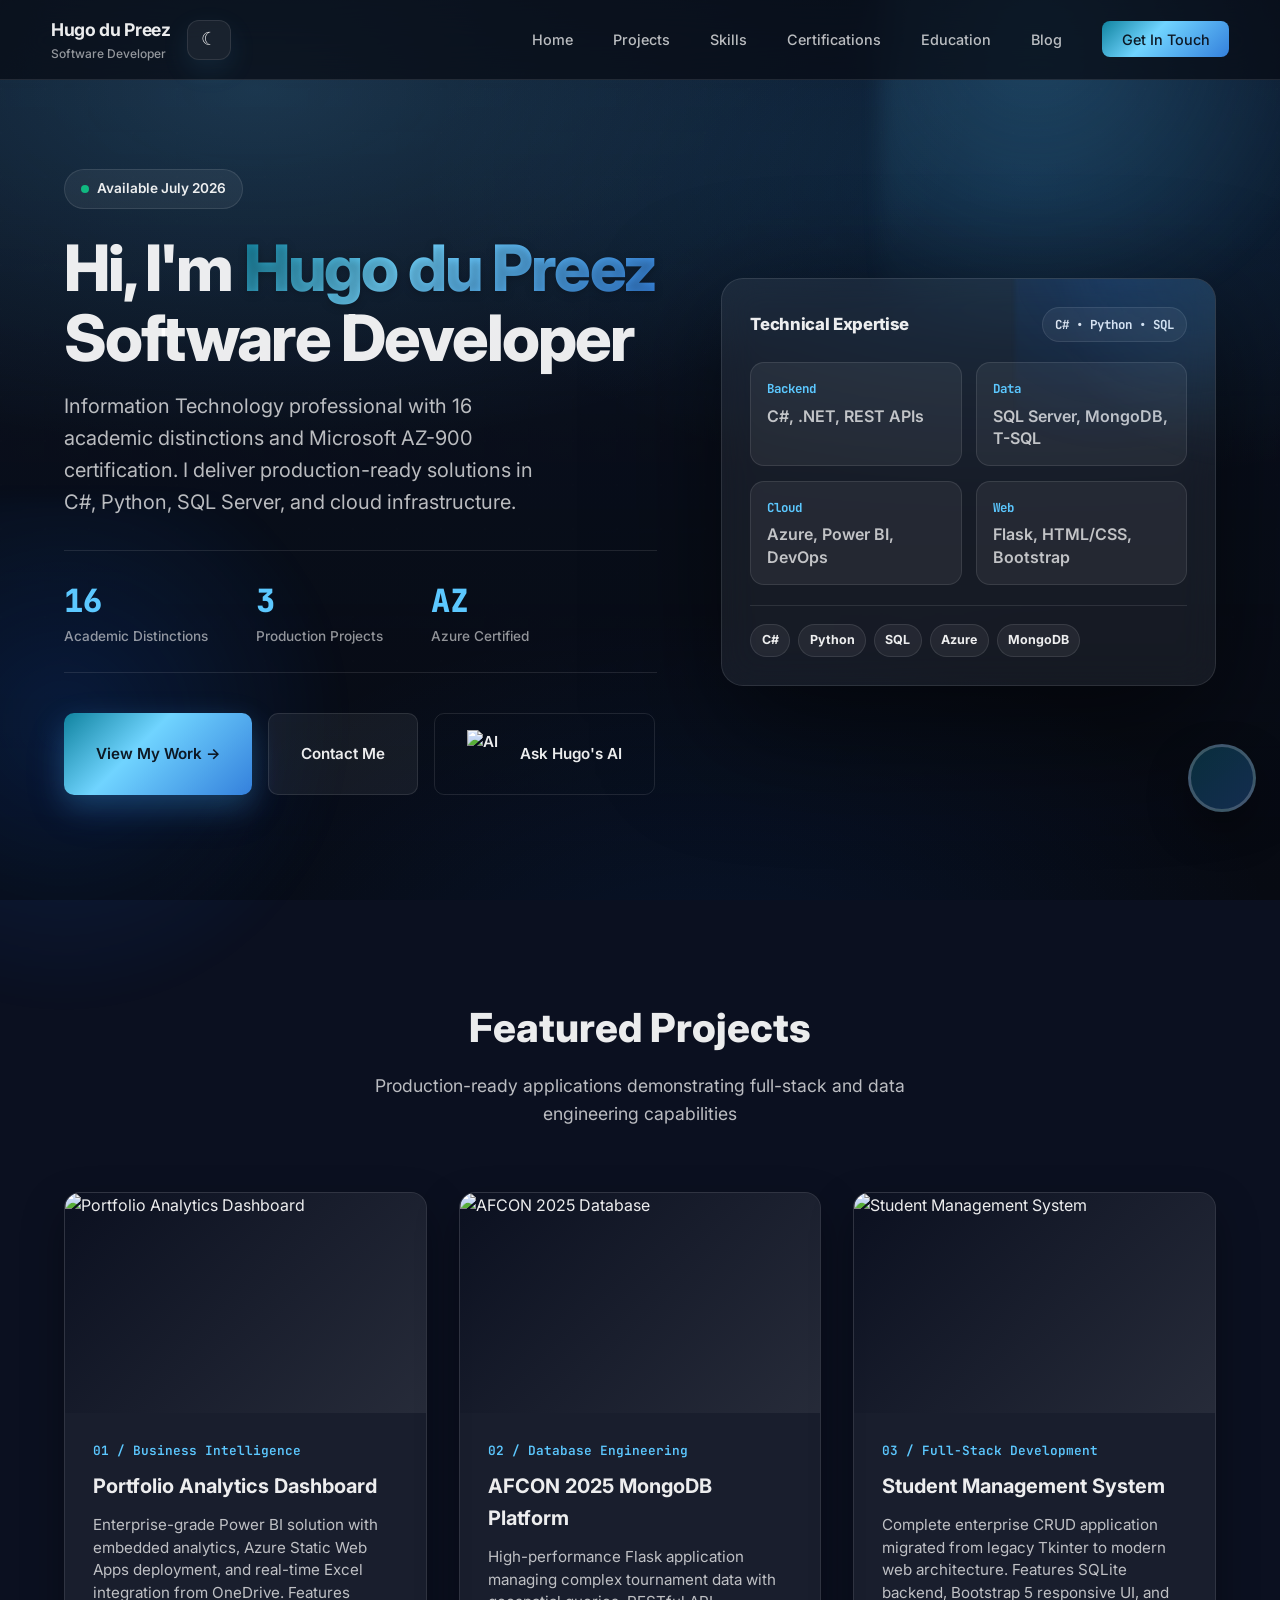
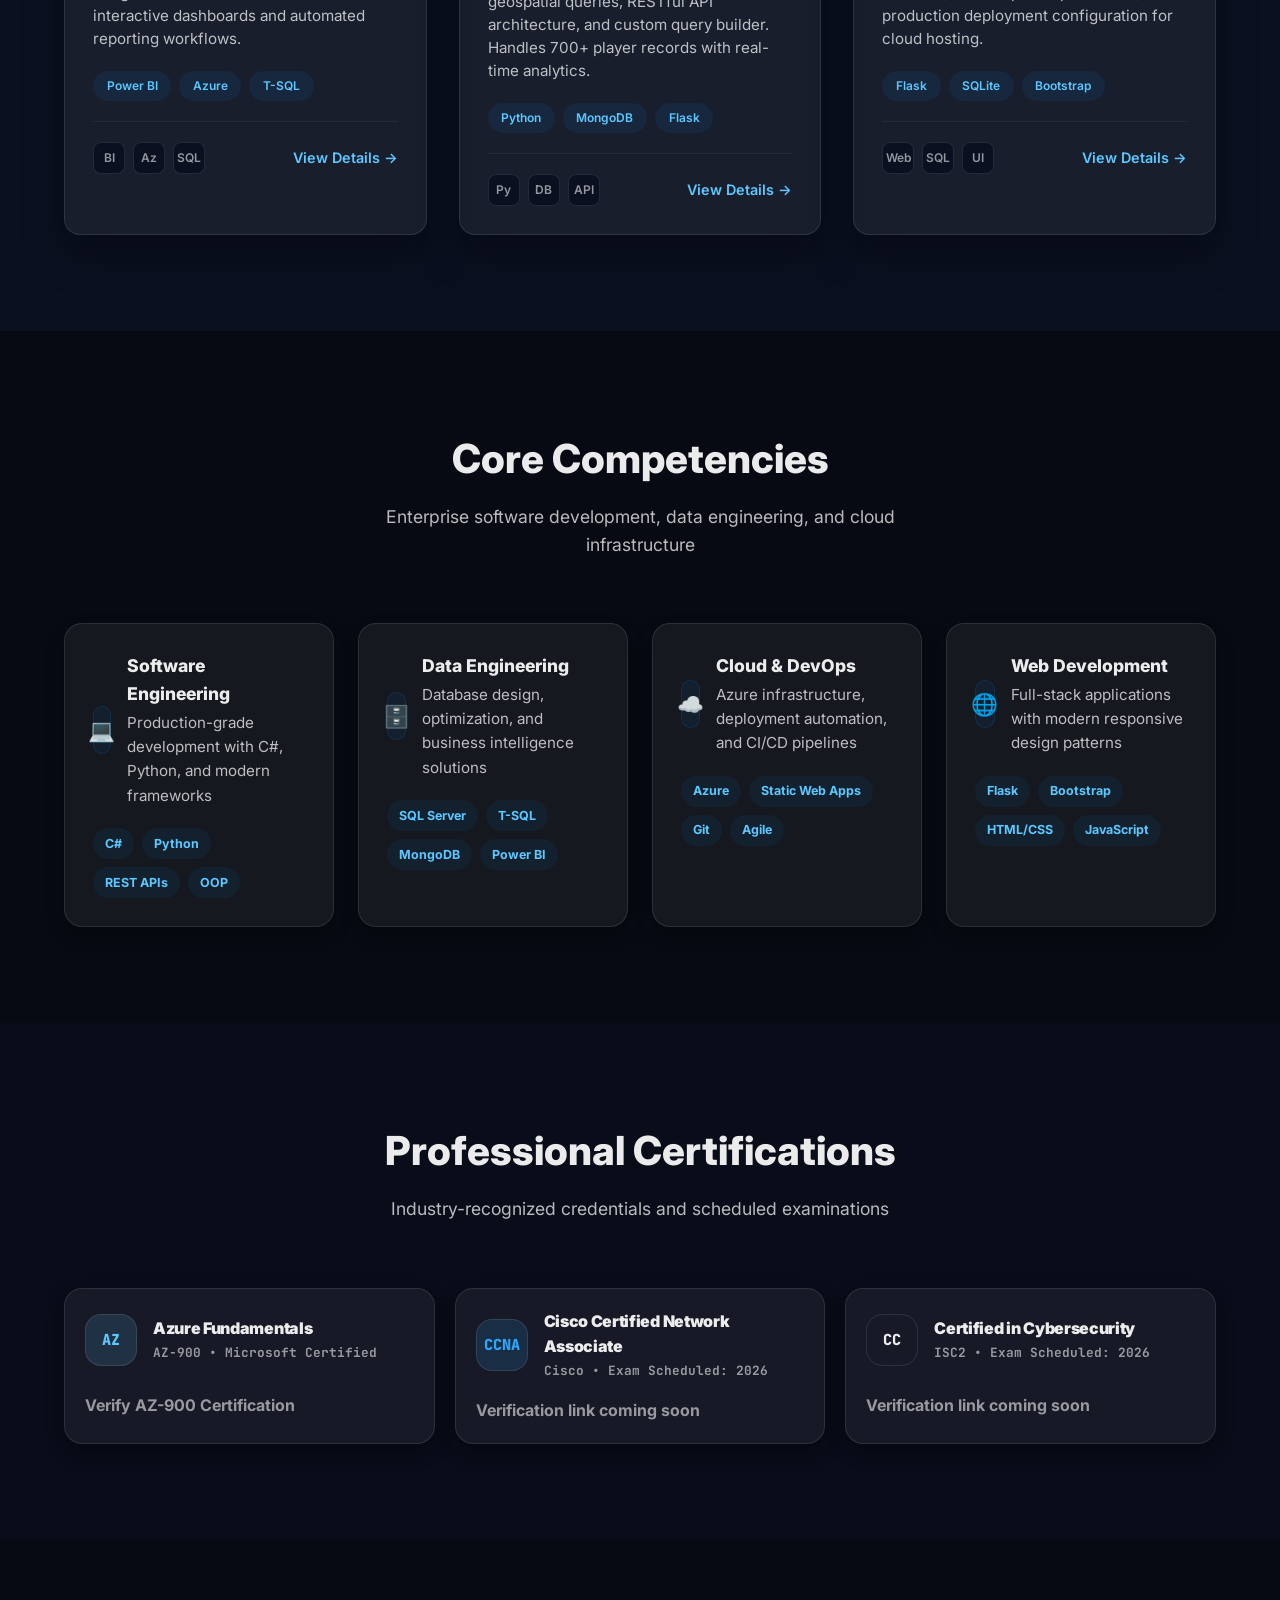
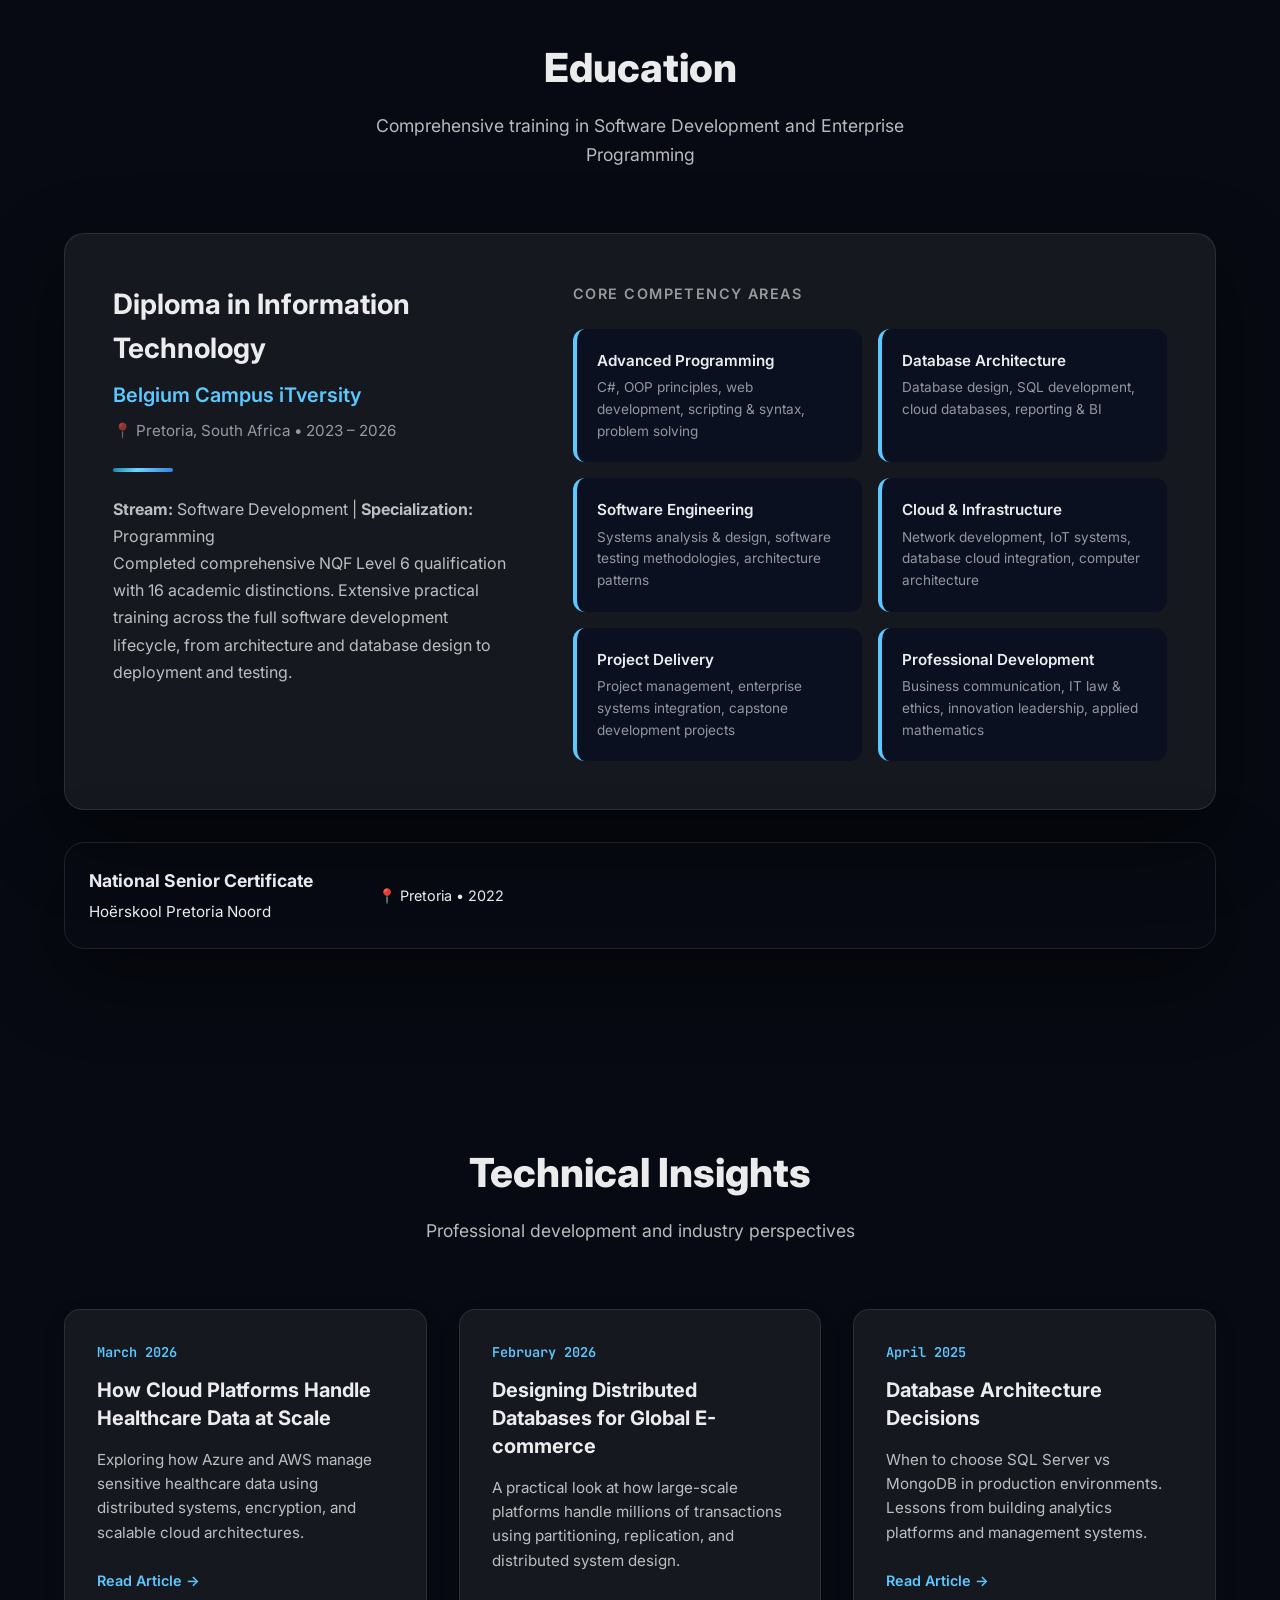
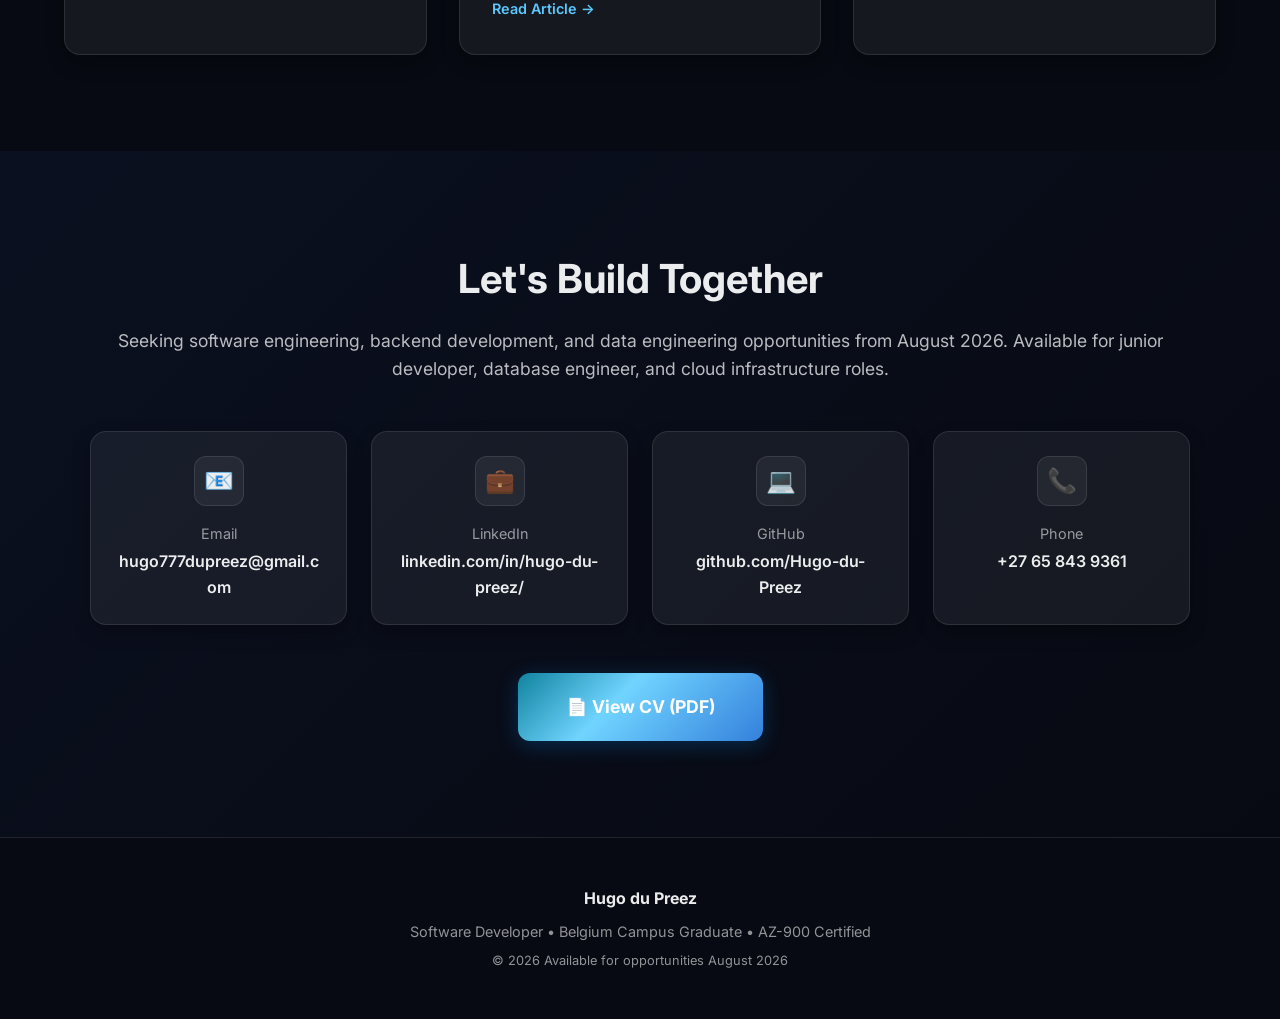
==== index.html @ 9261cce1 "Updated Hero Badge" ====
<!DOCTYPE html>
<html lang="en">
<head>
    <meta charset="UTF-8">
    <meta name="viewport" content="width=device-width, initial-scale=1.0">
    <link rel="icon" href="favicon.ico">
    <link rel="apple-touch-icon" href="assets/img/apple-touch-icon.png">
    <title>Hugo du Preez | Software Developer & Cloud-Focused IT Professional</title>
    <meta name="description" content="Hugo du Preez is an IT professional specializing in software development, cloud engineering, and backend systems. AZ-900 certified with 16 distinctions, building scalable applications using Azure, C#, Python, SQL Server, and MongoDB.">
    
    <link rel="preconnect" href="https://fonts.googleapis.com">
    <link rel="preconnect" href="https://fonts.gstatic.com" crossorigin>
    <link href="https://fonts.googleapis.com/css2?family=Inter:wght@300;400;500;600;700;800&family=JetBrains+Mono:wght@400;500;600&display=swap" rel="stylesheet">
    <link rel="stylesheet" href="assets/css/style.css">

    <script type="application/ld+json">
{
  "@context": "https://schema.org",
  "@type": "Person",
  "name": "Hugo du Preez",
  "url": "https://hugodupreez.com",
  "image": "https://hugodupreez.com/hugo-du-preez-profile.jpg",

  "jobTitle": "IT Professional (Software Development, Cloud & Backend Systems Focus)",

  "description": "IT professional specializing in software development, cloud engineering, and backend systems. AZ-900 certified with 16 academic distinctions. Experienced in building and deploying scalable applications and data-driven systems using Microsoft Azure, C#, Python, SQL Server, MongoDB, and REST APIs. Developed production projects including a cloud-based analytics dashboard with Power BI, a MongoDB-based AFCON tournament platform, and a full-stack student management system. Also experienced in AI integration through chatbot development using Groq.",

  "email": "mailto:hugo777dupreez@gmail.com",
  "telephone": "+27658439361",

  "birthDate": "2004-02-01",

  "address": {
    "@type": "PostalAddress",
    "addressLocality": "Pretoria",
    "addressCountry": "South Africa"
  },

  "nationality": {
    "@type": "Country",
    "name": "South Africa"
  },

  "alumniOf": {
    "@type": "CollegeOrUniversity",
    "name": "Belgium Campus iTversity"
  },

  "hasCredential": [
    {
      "@type": "EducationalOccupationalCredential",
      "name": "Microsoft Certified: Azure Fundamentals (AZ-900)"
    }
  ],

  "knowsAbout": [
    "Software Development",
    "Cloud Engineering",
    "Backend Development",
    "Microsoft Azure",
    "C#",
    "Python",
    "SQL Server",
    "MongoDB",
    "REST APIs",
    "CI/CD",
    "DevOps",
    "Artificial Intelligence",
    "Chatbot Development",
    "Power BI",
    "Web Development",
    "Cybersecurity Fundamentals"
  ],

  "sameAs": [
    "https://www.linkedin.com/in/hugo-du-preez/",
    "https://github.com/Hugo-du-Preez"
  ]
}
</script>
</head>
<body>
    <div class="bg-pattern"></div>

    <!-- Navigation -->
<nav>
    <div class="nav-brand">
        <span class="nav-name">Hugo du Preez</span>
        <span class="nav-title">Software Developer</span>
    </div>
    
    <!-- Mobile Menu Button -->
    <button class="mobile-menu-btn" aria-label="Toggle menu">
        <span></span>
        <span></span>
        <span></span>
    </button>

    <!-- Theme Toggle Button -->
    <button class="theme-toggle-btn" type="button" aria-label="Switch to light mode" aria-pressed="false">
        <span class="theme-toggle-icon" aria-hidden="true"></span>
    </button>
    
    <ul class="nav-links">
        <li><a href="#projects">Projects</a></li>
        <li><a href="#skills">Skills</a></li>
        <li><a href="#certifications">Certifications</a></li>
        <li><a href="#education">Education</a></li>
        <li><a href="#blog">Blog</a></li>
        <li><a href="#contact" class="nav-cta">Get In Touch</a></li>
    </ul>
</nav>

    <!-- Hero Section -->
    <section class="hero">
        <div class="hero-container">
            <div class="hero-content">
                <div class="hero-badge">Available July 2026</div>
                <h1>Hi, I'm <span class="highlight">Hugo du Preez</span><br>Software Developer</h1>
                <p class="hero-subtitle">
                    Information Technology professional with 16 academic distinctions and Microsoft AZ-900 certification. I deliver production-ready solutions in C#, Python, SQL Server, and cloud infrastructure.
                </p>
                <div class="hero-stats">
                    <div class="stat">
                        <span class="stat-number">16</span>
                        <span class="stat-label">Academic Distinctions</span>
                    </div>
                    <div class="stat">
                        <span class="stat-number">3</span>
                        <span class="stat-label">Production Projects</span>
                    </div>
                    <div class="stat">
                        <span class="stat-number">AZ</span>
                        <span class="stat-label">Azure Certified</span>
                    </div>
                </div>
                <div class="cta-group">
                    <a href="#projects" class="btn btn-primary">View My Work →</a>
                    <a href="#contact" class="btn btn-secondary">Contact Me</a>
                    <a href="#" class="btn btn-outline mobile-ai-hero" onclick="toggleChat(); return false;">
                    <img src="https://res.cloudinary.com/dxrak5fdv/image/upload/v1776846342/20260422_102305_0002-removebg-preview_hepydx.png" alt="AI" class="ai-icon">
                    Ask Hugo's AI
                    </a>
                </div>
            </div>
            <div class="hero-visual">
                <div class="hero-panel">
                    <div class="panel-header">
                        <div class="panel-title">Technical Expertise</div>
                        <div class="panel-pill">C# • Python • SQL</div>
                    </div>
                    <div class="panel-grid">
                        <div class="panel-item">
                            <div class="panel-kicker">Backend</div>
                            <div class="panel-text">C#, .NET, REST APIs</div>
                        </div>
                        <div class="panel-item">
                            <div class="panel-kicker">Data</div>
                            <div class="panel-text">SQL Server, MongoDB, T-SQL</div>
                        </div>
                        <div class="panel-item">
                            <div class="panel-kicker">Cloud</div>
                            <div class="panel-text">Azure, Power BI, DevOps</div>
                        </div>
                        <div class="panel-item">
                            <div class="panel-kicker">Web</div>
                            <div class="panel-text">Flask, HTML/CSS, Bootstrap</div>
                        </div>
                    </div>
                    <div class="panel-footer">
                        <div class="panel-stack">
                            <span class="stack-chip">C#</span>
                            <span class="stack-chip">Python</span>
                            <span class="stack-chip">SQL</span>
                            <span class="stack-chip">Azure</span>
                            <span class="stack-chip">MongoDB</span>
                        </div>
                    </div>
                </div>
            </div>
        </div>
    </section>

    <!-- Projects Section -->
    <section id="projects" class="projects-section">
        <div class="container">
            <div class="section-header">
                <h2>Featured Projects</h2>
                <p>Production-ready applications demonstrating full-stack and data engineering capabilities</p>
            </div>
            
            <div class="projects-grid">
                <!-- Project 1 -->
                <a href="projects/project1.html" class="project-card">
                    <div class="project-image">
                        <img src="https://res.cloudinary.com/dxrak5fdv/image/upload/v1775754738/Screenshot_2026-04-09_184557_bspaes.png" alt="Portfolio Analytics Dashboard" loading="lazy">
                    </div>
                    <div class="project-content">
                        <div class="project-number">01 / Business Intelligence</div>
                        <h3 class="project-title">Portfolio Analytics Dashboard</h3>
                        <p class="project-desc">Enterprise-grade Power BI solution with embedded analytics, Azure Static Web Apps deployment, and real-time Excel integration from OneDrive. Features interactive dashboards and automated reporting workflows.</p>
                        <div class="project-modules">
                            <span class="module-tag">Power BI</span>
                            <span class="module-tag">Azure</span>
                            <span class="module-tag">T-SQL</span>
                        </div>
                        <div class="project-footer">
                            <div class="project-tech">
                                <div class="tech-badge">BI</div>
                                <div class="tech-badge">Az</div>
                                <div class="tech-badge">SQL</div>
                            </div>
                            <span class="view-project">View Details →</span>
                        </div>
                    </div>
                </a>

                <!-- Project 2 -->
                <a href="projects/project2.html" class="project-card">
                    <div class="project-image">
                        <img src="https://res.cloudinary.com/dxrak5fdv/image/upload/v1775754489/Screenshot_2026-03-03_150350_dwpzew.png" alt="AFCON 2025 Database" loading="lazy">
                    </div>
                    <div class="project-content">
                        <div class="project-number">02 / Database Engineering</div>
                        <h3 class="project-title">AFCON 2025 MongoDB Platform</h3>
                        <p class="project-desc">High-performance Flask application managing complex tournament data with geospatial queries, RESTful API architecture, and custom query builder. Handles 700+ player records with real-time analytics.</p>
                        <div class="project-modules">
                            <span class="module-tag">Python</span>
                            <span class="module-tag">MongoDB</span>
                            <span class="module-tag">Flask</span>
                        </div>
                        <div class="project-footer">
                            <div class="project-tech">
                                <div class="tech-badge">Py</div>
                                <div class="tech-badge">DB</div>
                                <div class="tech-badge">API</div>
                            </div>
                            <span class="view-project">View Details →</span>
                        </div>
                    </div>
                </a>

                <!-- Project 3 -->
                <a href="projects/project3.html" class="project-card">
                    <div class="project-image">
                        <img src="https://res.cloudinary.com/dxrak5fdv/image/upload/v1775754740/Screenshot_2026-04-09_185240_os8kxm.png" alt="Student Management System" loading="lazy">
                    </div>
                    <div class="project-content">
                        <div class="project-number">03 / Full-Stack Development</div>
                        <h3 class="project-title">Student Management System</h3>
                        <p class="project-desc">Complete enterprise CRUD application migrated from legacy Tkinter to modern web architecture. Features SQLite backend, Bootstrap 5 responsive UI, and production deployment configuration for cloud hosting.</p>
                        <div class="project-modules">
                            <span class="module-tag">Flask</span>
                            <span class="module-tag">SQLite</span>
                            <span class="module-tag">Bootstrap</span>
                        </div>
                        <div class="project-footer">
                            <div class="project-tech">
                                <div class="tech-badge">Web</div>
                                <div class="tech-badge">SQL</div>
                                <div class="tech-badge">UI</div>
                            </div>
                            <span class="view-project">View Details →</span>
                        </div>
                    </div>
                </a>
            </div>
        </div>
    </section>

    <!-- Skills Section -->
    <section id="skills" class="skills-section">
        <div class="container">
            <div class="section-header">
                <h2>Core Competencies</h2>
                <p>Enterprise software development, data engineering, and cloud infrastructure</p>
            </div>

            <div class="skills-grid">
                <div class="skill-card">
                    <div class="skill-top">
                        <div class="skill-icon">💻</div>
                        <div>
                            <h3>Software Engineering</h3>
                            <p>Production-grade development with C#, Python, and modern frameworks</p>
                        </div>
                    </div>
                    <div class="skill-tags">
                        <span class="skill-tag">C#</span>
                        <span class="skill-tag">Python</span>
                        <span class="skill-tag">REST APIs</span>
                        <span class="skill-tag">OOP</span>
                    </div>
                </div>

                <div class="skill-card">
                    <div class="skill-top">
                        <div class="skill-icon">🗄️</div>
                        <div>
                            <h3>Data Engineering</h3>
                            <p>Database design, optimization, and business intelligence solutions</p>
                        </div>
                    </div>
                    <div class="skill-tags">
                        <span class="skill-tag">SQL Server</span>
                        <span class="skill-tag">T-SQL</span>
                        <span class="skill-tag">MongoDB</span>
                        <span class="skill-tag">Power BI</span>
                    </div>
                </div>

                <div class="skill-card">
                    <div class="skill-top">
                        <div class="skill-icon">☁️</div>
                        <div>
                            <h3>Cloud & DevOps</h3>
                            <p>Azure infrastructure, deployment automation, and CI/CD pipelines</p>
                        </div>
                    </div>
                    <div class="skill-tags">
                        <span class="skill-tag">Azure</span>
                        <span class="skill-tag">Static Web Apps</span>
                        <span class="skill-tag">Git</span>
                        <span class="skill-tag">Agile</span>
                    </div>
                </div>

                <div class="skill-card">
                    <div class="skill-top">
                        <div class="skill-icon">🌐</div>
                        <div>
                            <h3>Web Development</h3>
                            <p>Full-stack applications with modern responsive design patterns</p>
                        </div>
                    </div>
                    <div class="skill-tags">
                        <span class="skill-tag">Flask</span>
                        <span class="skill-tag">Bootstrap</span>
                        <span class="skill-tag">HTML/CSS</span>
                        <span class="skill-tag">JavaScript</span>
                    </div>
                </div>
            </div>
        </div>
    </section>

    <!-- Certifications Section -->
    <section id="certifications" class="certifications-section">
        <div class="container">
            <div class="section-header">
                <h2>Professional Certifications</h2>
                <p>Industry-recognized credentials and scheduled examinations</p>
            </div>

            <div class="cert-grid">
                <div class="cert-card">
                    <div class="cert-badge cert-azure">AZ</div>
                    <div class="cert-meta">
                        <div class="cert-name">Azure Fundamentals</div>
                        <div class="cert-sub">AZ-900 • Microsoft Certified</div>
                    </div>
                    <a href="https://learn.microsoft.com/api/credentials/share/en-us/HugoduPreez-7666/788DBB7B7C3B3708?sharingId=788DBB7B7C3B3708" target="_blank" class="cert-link cert-link-muted">
                      Verify AZ-900 Certification
                    </a>
                </div>
                <div class="cert-card">
                    <div class="cert-badge cert-cc">CCNA</div>
                    <div class="cert-meta">
                        <div class="cert-name">Cisco Certified Network Associate</div>
                        <div class="cert-sub">Cisco • Exam Scheduled: 2026</div>
                    </div>
                    <span class="cert-link cert-link-muted">Verification link coming soon</span>
                </div>
                <div class="cert-card">
                    <div class="cert-badge cert-isc">CC</div>
                    <div class="cert-meta">
                        <div class="cert-name">Certified in Cybersecurity</div>
                        <div class="cert-sub">ISC2 • Exam Scheduled: 2026</div>
                    </div>
                    <span class="cert-link cert-link-muted">Verification link coming soon</span>
                </div>
            </div>
        </div>
    </section>

    <!-- Education Section -->
    <section id="education" class="education-section">
        <div class="container">
            <div class="section-header">
                <h2>Education</h2>
                <p>Comprehensive training in Software Development and Enterprise Programming</p>
            </div>
            
            <!-- Belgium Campus - Main Focus -->
            <div class="edu-card" style="margin-bottom: 2rem;">
                <div class="edu-main">
                    <h3>Diploma in Information Technology</h3>
                    <div class="institution">Belgium Campus iTversity</div>
                    <div class="location">📍 Pretoria, South Africa • 2023 – 2026</div>
                    <div class="edu-divider"></div>
                    <p style="color: var(--text-secondary); line-height: 1.7;">
                        <strong>Stream:</strong> Software Development | <strong>Specialization:</strong> Programming<br>
                        Completed comprehensive NQF Level 6 qualification with 16 academic distinctions. 
                        Extensive practical training across the full software development lifecycle, from architecture and database design to deployment and testing.
                    </p>
                </div>
                <div class="edu-modules">
                    <div class="modules-title">Core Competency Areas</div>
                    <div class="modules-grid">
                        <div class="module-item">
                            <h4>Advanced Programming</h4>
                            <p>C#, OOP principles, web development, scripting & syntax, problem solving</p>
                        </div>
                        <div class="module-item">
                            <h4>Database Architecture</h4>
                            <p>Database design, SQL development, cloud databases, reporting & BI</p>
                        </div>
                        <div class="module-item">
                            <h4>Software Engineering</h4>
                            <p>Systems analysis & design, software testing methodologies, architecture patterns</p>
                        </div>
                        <div class="module-item">
                            <h4>Cloud & Infrastructure</h4>
                            <p>Network development, IoT systems, database cloud integration, computer architecture</p>
                        </div>
                        <div class="module-item">
                            <h4>Project Delivery</h4>
                            <p>Project management, enterprise systems integration, capstone development projects</p>
                        </div>
                        <div class="module-item">
                            <h4>Professional Development</h4>
                            <p>Business communication, IT law & ethics, innovation leadership, applied mathematics</p>
                        </div>
                    </div>
                </div>
            </div>

            <!-- NSC - Short Entry -->
            <div class="edu-card" style="background: var(--bg-secondary); padding: 1.5rem;">
                <div style="display: flex; justify-content: space-between; align-items: center; flex-wrap: wrap; gap: 1rem;">
                    <div>
                        <h3 style="font-size: 1.1rem; margin-bottom: 0.25rem;">National Senior Certificate</h3>
                        <div class="institution" style="font-size: 0.95rem;">Hoërskool Pretoria Noord</div>
                    </div>
                    <div style="text-align: right;">
                        <div class="location" style="font-size: 0.9rem;">📍 Pretoria • 2022</div>
                    </div>
                </div>
            </div>
        </div>
    </section>

    <!-- Blog Section -->
    <section id="blog" class="blog-section">
        <div class="container">
            <div class="section-header">
                <h2>Technical Insights</h2>
                <p>Professional development and industry perspectives</p>
            </div>
            
            <div class="blog-grid">
                <a href="blog/post1.html" class="blog-card">
                    <div class="blog-date">March 2026</div>
                    <h3 class="blog-title">How Cloud Platforms Handle Healthcare Data at Scale</h3>
                    <p class="blog-excerpt">Exploring how Azure and AWS manage sensitive healthcare data using distributed systems, encryption, and scalable cloud architectures.</p>
                    <span class="blog-read-more">Read Article →</span>
                </a>
                
                <a href="blog/post2.html" class="blog-card">
                    <div class="blog-date">February 2026</div>
                    <h3 class="blog-title">Designing Distributed Databases for Global E-commerce</h3>
                    <p class="blog-excerpt">A practical look at how large-scale platforms handle millions of transactions using partitioning, replication, and distributed system design.</p>
                    <span class="blog-read-more">Read Article →</span>
                </a>
                
                <a href="blog/post3.html" class="blog-card">
                    <div class="blog-date">April 2025</div>
                    <h3 class="blog-title">Database Architecture Decisions</h3>
                    <p class="blog-excerpt">When to choose SQL Server vs MongoDB in production environments. Lessons from building analytics platforms and management systems.</p>
                    <span class="blog-read-more">Read Article →</span>
                </a>
            </div>
        </div>
    </section>

    <!-- Contact Section -->
    <section id="contact" class="contact-section">
        <div class="contact-content">
            <h2>Let's Build Together</h2>
            <p>Seeking software engineering, backend development, and data engineering opportunities from August 2026. Available for junior developer, database engineer, and cloud infrastructure roles.</p>
            
            <div class="contact-grid">
                <a href="mailto:hugo777dupreez@gmail.com" class="contact-card">
                    <div class="contact-icon">📧</div>
                    <div class="contact-label">Email</div>
                    <div class="contact-value">hugo777dupreez@gmail.com</div>
                </a>
                <a href="https://www.linkedin.com/in/hugo-du-preez/" class="contact-card">
                    <div class="contact-icon">💼</div>
                    <div class="contact-label">LinkedIn</div>
                    <div class="contact-value">linkedin.com/in/hugo-du-preez/</div>
                </a>
                <a href="https://github.com/Hugo-du-Preez" class="contact-card">
                    <div class="contact-icon">💻</div>
                    <div class="contact-label">GitHub</div>
                    <div class="contact-value">github.com/Hugo-du-Preez</div>
                </a>
                <a href="tel:+27658439361" class="contact-card">
                    <div class="contact-icon">📞</div>
                    <div class="contact-label">Phone</div>
                    <div class="contact-value">+27 65 843 9361</div>
                </a>
            </div>
            
            <a href="https://drive.google.com/file/d/1Dnmqzvz755L6O5WMx4weoo1OdSdNNFxY/view?usp=drive_link" 
               class="resume-btn" 
               target="_blank"
               rel="noopener">                
               📄 View CV (PDF)
              <!-- Google drive link to cv --> 
            </a>
        </div>
    </section>

    <!-- Footer -->
    <footer>
        <div class="footer-brand">Hugo du Preez</div>
        <p>Software Developer • Belgium Campus Graduate • AZ-900 Certified</p>
        <p style="margin-top: 0.5rem; font-size: 0.8rem; color: var(--text-muted);">
            © <span class="current-year">2026</span> Available for opportunities August 2026
        </p>
    </footer>

    <script src="assets/js/main.js"></script>
    
    <!-- AI Chatbot Widget -->
    <div id="chat-widget">
        <div class="chat-header">
            <span class="chat-header-title">
                <img src="https://res.cloudinary.com/dxrak5fdv/image/upload/v1776846342/20260422_102305_0002-removebg-preview_hepydx.png" alt="AI" class="ai-icon">
                <span>Ask Hugo's AI</span>
            </span>
            <button class="chat-close-btn" onclick="toggleChat()" aria-label="Close chat">×</button>
        </div>
        
        <div id="chat-messages">
            <div class="chat-bot-msg chat-intro">
                Hi! I'm Hugo's AI assistant. Ask me about his skills, projects, education, or availability!
            </div>
        </div>
        
        <div class="chat-input-area">
            <input id="chat-input" type="text" placeholder="Ask me anything..." maxlength="500" onkeypress="if(event.key==='Enter')sendMessage()">
            <button id="chat-send-btn" onclick="sendMessage()">Send</button>
        </div>
        
        <div id="chat-rate-warning">⚠️ Rate limit: Please wait before sending another message</div>
    </div>

    <button id="chat-toggle" onclick="toggleChat()" aria-label="Open chat">💬</button>
</body>
</html>
---- assets/css/style.css ----
/* ===== CSS VARIABLES ===== */
:root {
    --primary: #5CC8FF;
    --primary-2: #2AA8FF;
    --primary-dark: #0B6BFF;
    --aws-orange: #FFB454;

    --bg: #070A12;
    --bg-elev: #0B1020;
    --bg-card: rgba(255, 255, 255, 0.06);
    --bg-hover: rgba(255, 255, 255, 0.08);

    --text-primary: rgba(255, 255, 255, 0.92);
    --text-secondary: rgba(255, 255, 255, 0.72);
    --text-muted: rgba(255, 255, 255, 0.56);

    --border: rgba(255, 255, 255, 0.10);
    --border-light: rgba(255, 255, 255, 0.06);

    --shadow-sm: 0 8px 18px rgba(0, 0, 0, 0.28);
    --shadow: 0 18px 40px rgba(0, 0, 0, 0.34);
    --shadow-lg: 0 28px 80px rgba(0, 0, 0, 0.45);
    --shadow-xl: 0 40px 120px rgba(0, 0, 0, 0.55);

    --gradient-1: linear-gradient(135deg, #10839f 0%, #70d4ff 40%, #3480dc 100%);
    --gradient-2: radial-gradient(900px 520px at 20% 10%, rgba(92, 200, 255, 0.22), transparent 62%),
                  radial-gradient(980px 560px at 80% 18%, rgba(42, 168, 255, 0.18), transparent 62%),
                  radial-gradient(900px 560px at 55% 95%, rgba(11, 107, 255, 0.12), transparent 60%);
    --bg-dark: #070A12;
    --nav-bg: rgba(7, 10, 18, 0.72);
    --nav-overlay-bg: rgba(7, 10, 18, 0.92);

    /* Back-compat (older styles in this file still reference these) */
    --bg-white: var(--bg);
    --bg-light: var(--bg-elev);
}

html {
    color-scheme: dark;
}

html[data-theme="light"] {
    color-scheme: light;
    --bg: #F7FAFF;
    --bg-elev: #FFFFFF;
    --bg-card: rgba(0, 0, 0, 0.04);
    --bg-hover: rgba(0, 0, 0, 0.06);

    --text-primary: rgba(7, 10, 18, 0.92);
    --text-secondary: rgba(7, 10, 18, 0.72);
    --text-muted: rgba(7, 10, 18, 0.56);

    --border: rgba(7, 10, 18, 0.10);
    --border-light: rgba(7, 10, 18, 0.06);

    --shadow-sm: 0 8px 18px rgba(0, 0, 0, 0.14);
    --shadow: 0 18px 40px rgba(0, 0, 0, 0.16);
    --shadow-lg: 0 28px 80px rgba(0, 0, 0, 0.20);
    --shadow-xl: 0 40px 120px rgba(0, 0, 0, 0.24);

    --nav-bg: rgba(247, 250, 255, 0.80);
    --nav-overlay-bg: rgba(247, 250, 255, 0.92);
}

html[data-theme="light"] .nav-cta {
    color: var(--text-primary) !important;
}

* {
    margin: 0;
    padding: 0;
    box-sizing: border-box;
}

html {
    scroll-behavior: smooth;
}

@media (prefers-reduced-motion: reduce) {
    html { scroll-behavior: auto; }
    *, *::before, *::after {
        animation-duration: 0.001ms !important;
        animation-iteration-count: 1 !important;
        transition-duration: 0.001ms !important;
        scroll-behavior: auto !important;
    }
}

body {
    font-family: 'Inter', -apple-system, BlinkMacSystemFont, 'Segoe UI', sans-serif;
    background: var(--bg);
    color: var(--text-primary);
    line-height: 1.6;
    overflow-x: hidden;
    transition: background-color 0.25s ease, color 0.25s ease;
}

/* Ensure children can shrink within grids/flex */
*, *::before, *::after {
    min-width: 0;
}

img, svg, video, canvas {
    max-width: 100%;
    height: auto;
}

/* Prevent long strings/URLs from breaking layout */
p, a, li, .contact-value, .project-desc, .blog-excerpt {
    overflow-wrap: anywhere;
    word-break: normal;
}

body::before {
    content: "";
    position: fixed;
    inset: 0;
    background-image: url("../img/backdrop-noise.svg");
    background-size: 900px 900px;
    opacity: 0.35;
    pointer-events: none;
    z-index: -2;
    mix-blend-mode: overlay;
}

html[data-theme="light"] body::before {
    opacity: 0.18;
    mix-blend-mode: multiply;
}

.bg-pattern {
    position: fixed;
    top: 0;
    left: 0;
    width: 100%;
    height: 100%;
    background-image:
        radial-gradient(circle at 1px 1px, rgba(255, 255, 255, 0.05) 1px, transparent 0),
        var(--gradient-2);
    background-size: 44px 44px, auto;
    pointer-events: none;
    z-index: -1;
}

/* ===== NAVIGATION ===== */
nav {
    position: fixed;
    top: 0;
    width: 100%;
    padding: 1rem clamp(1rem, 4vw, 5%);
    background: var(--nav-bg);
    backdrop-filter: blur(20px);
    border-bottom: 1px solid var(--border);
    z-index: 1000;
    display: flex;
    justify-content: flex-start;
    align-items: center;
    gap: 1rem;
    transition: background-color 0.25s ease, border-color 0.25s ease;
}

.nav-brand {
    display: flex;
    flex-direction: column;
}

.nav-name {
    font-weight: 700;
    font-size: 1.1rem;
    color: var(--text-primary);
    letter-spacing: -0.02em;
}

.nav-title {
    font-size: 0.75rem;
    color: var(--text-muted);
    font-weight: 500;
}

.nav-links {
    display: flex;
    gap: 2.5rem;
    list-style: none;
    align-items: center;
    margin-left: auto;
}

.nav-links a {
    color: var(--text-secondary);
    text-decoration: none;
    font-size: 0.9rem;
    font-weight: 500;
    transition: color 0.3s ease;
}

.nav-links a:hover {
    color: var(--primary);
}

.nav-links a:focus-visible,
.btn:focus-visible,
.contact-card:focus-visible,
.project-card:focus-visible,
.blog-card:focus-visible {
    outline: 3px solid rgba(92, 200, 255, 0.35);
    outline-offset: 3px;
    border-radius: 12px;
}

.nav-cta {
    padding: 0.6rem 1.2rem;
    background: var(--gradient-1);
    color: rgba(7, 10, 18, 0.92) !important;
    border-radius: 8px;
    font-weight: 600;
    font-size: 0.85rem;
    text-decoration: none;
}

/* ===== THEME TOGGLE ===== */
.theme-toggle-btn {
    display: inline-flex;
    align-items: center;
    justify-content: center;
    width: 44px;
    height: 40px;
    border-radius: 12px;
    background: var(--bg-card);
    border: 1px solid var(--border);
    color: var(--text-primary);
    cursor: pointer;
    padding: 0;
    transition: all 0.25s ease;
    box-shadow: 0 10px 28px rgba(92, 200, 255, 0.10);
    z-index: 1002;
}

.theme-toggle-btn:hover {
    background: var(--bg-hover);
    border-color: rgba(92, 200, 255, 0.35);
    box-shadow: 0 14px 40px rgba(92, 200, 255, 0.18);
}

.theme-toggle-icon {
    display: inline-flex;
    align-items: center;
    justify-content: center;
    font-size: 1.1rem;
    line-height: 1;
}

.theme-toggle-icon::before {
    content: "☾";
}

html[data-theme="light"] .theme-toggle-icon::before {
    content: "☀";
}

/* ===== BUTTONS ===== */
.btn {
    padding: 1rem 2rem;
    border-radius: 10px;
    font-weight: 600;
    text-decoration: none;
    transition: all 0.3s ease;
    display: inline-flex;
    align-items: center;
    gap: 0.5rem;
    font-size: 0.95rem;
    border: none;
    cursor: pointer;
}

.btn-primary {
    background: var(--gradient-1);
    color: rgba(7, 10, 18, 0.92);
    box-shadow: 0 10px 30px rgba(92, 200, 255, 0.22), 0 16px 44px rgba(11, 107, 255, 0.12);
}

.btn-primary:hover {
    transform: translateY(-2px);
    box-shadow: 0 8px 25px rgba(0, 120, 212, 0.4);
}

.btn-secondary {
    background: var(--bg-card);
    color: var(--text-primary);
    border: 1px solid var(--border);
}

.btn-secondary:hover {
    border-color: rgba(92, 200, 255, 0.35);
    color: var(--text-primary);
    background: var(--bg-hover);
}

.btn-outline {
    background: transparent;
    color: var(--text-primary);
    border: 1px solid var(--border);
}

.btn-outline:hover {
    background: var(--bg-hover);
    border-color: rgba(92, 200, 255, 0.35);
}

/* ===== HERO SECTION ===== */
.hero {
    min-height: 100vh;
    display: flex;
    align-items: center;
    padding: 8rem 5% 4rem;
    background: radial-gradient(1200px 600px at 20% 10%, rgba(92,200,255,0.18), transparent 60%),
                radial-gradient(1000px 520px at 80% 20%, rgba(42,168,255,0.14), transparent 60%),
                radial-gradient(980px 620px at 55% 110%, rgba(11,107,255,0.10), transparent 60%),
                linear-gradient(180deg, rgba(11,16,32,0.85) 0%, rgba(7,10,18,1) 100%);
    position: relative;
}

html[data-theme="light"] .hero {
    /* Light-theme hero background (keeps contrast with dark text) */
    background: radial-gradient(1200px 600px at 20% 10%, rgba(92,200,255,0.22), transparent 60%),
                radial-gradient(1000px 520px at 80% 20%, rgba(42,168,255,0.18), transparent 60%),
                radial-gradient(980px 620px at 55% 110%, rgba(11,107,255,0.12), transparent 60%),
                linear-gradient(180deg, rgba(247,250,255,1) 0%, rgba(255,255,255,1) 100%);
}

.hero::before {
    content: "";
    position: absolute;
    inset: -120px -120px auto auto;
    width: 520px;
    height: 520px;
    background: radial-gradient(circle at 30% 30%, rgba(92,200,255,0.22), transparent 60%);
    filter: blur(10px);
    pointer-events: none;
    z-index: 0;
}

.hero::after {
    content: "";
    position: absolute;
    inset: auto auto -160px -160px;
    width: 560px;
    height: 560px;
    background: radial-gradient(circle at 40% 40%, rgba(11,107,255,0.16), transparent 60%);
    filter: blur(10px);
    pointer-events: none;
    z-index: 0;
}

.hero-container {
    max-width: 1400px;
    margin: 0 auto;
    display: grid;
    grid-template-columns: 1.2fr 1fr;
    gap: 4rem;
    align-items: center;
    min-width: 0;
}

.hero-content {
    z-index: 2;
    min-width: 0;
}

.hero-badge {
    display: inline-flex;
    align-items: center;
    gap: 0.5rem;
    padding: 0.5rem 1rem;
    background: var(--bg-card);
    border: 1px solid var(--border);
    border-radius: 50px;
    font-size: 0.85rem;
    color: var(--text-primary);
    font-weight: 600;
    margin-bottom: 1.5rem;
}

.hero-badge::before {
    content: '';
    width: 8px;
    height: 8px;
    background: #10B981;
    border-radius: 50%;
    animation: pulse 2s infinite;
}

@keyframes pulse {
    0%, 100% { opacity: 1; }
    50% { opacity: 0.5; }
}

.hero h1 {
    font-size: clamp(2.8rem, 5vw, 4rem);
    font-weight: 800;
    line-height: 1.1;
    margin-bottom: 1rem;
    letter-spacing: -0.03em;
    color: var(--text-primary);
}

.hero h1 .highlight {
    background: var(--gradient-1);
    -webkit-background-clip: text;
    -webkit-text-fill-color: transparent;
    background-clip: text;
    text-shadow: 0 2px 8px rgba(0, 0, 0, 0.25);
}

.hero-subtitle {
    font-size: 1.25rem;
    color: var(--text-secondary);
    margin-bottom: 2rem;
    max-width: 500px;
    line-height: 1.6;
}

.hero-stats {
    display: flex;
    gap: 3rem;
    margin-bottom: 2.5rem;
    padding: 1.5rem 0;
    border-top: 1px solid var(--border);
    border-bottom: 1px solid var(--border);
    flex-wrap: wrap;
}

.stat {
    display: flex;
    flex-direction: column;
}

.stat-number {
    font-size: 2rem;
    font-weight: 800;
    color: var(--primary);
    font-family: 'JetBrains Mono', monospace;
}

.stat-label {
    font-size: 0.85rem;
    color: var(--text-muted);
    font-weight: 500;
}

.cta-group {
    display: flex;
    gap: 1rem;
    flex-wrap: wrap;
}

.hero-visual {
    position: relative;
    display: flex;
    justify-content: center;
    align-items: center;
    min-width: 0;
}

/* ===== HERO PANEL ===== */
.hero-panel {
    width: min(520px, 100%);
    background: var(--bg-card);
    border: 1px solid var(--border);
    backdrop-filter: blur(18px);
    border-radius: 22px;
    padding: 1.75rem;
    box-shadow: var(--shadow-xl);
    position: relative;
    overflow: hidden;
}

.hero-panel::before {
    content: "";
    position: absolute;
    inset: -120px -120px auto auto;
    width: 320px;
    height: 320px;
    background:
        radial-gradient(circle at 30% 30%, rgba(11,107,255,0.14), transparent 62%),
        radial-gradient(circle at 70% 40%, rgba(92,200,255,0.12), transparent 62%);
    filter: blur(2px);
    pointer-events: none;
}

.panel-header {
    display: flex;
    align-items: center;
    justify-content: space-between;
    margin-bottom: 1.25rem;
    gap: 1rem;
}

.panel-title {
    font-weight: 800;
    letter-spacing: -0.02em;
    color: var(--text-primary);
    font-size: 1.05rem;
}

.panel-pill {
    font-family: 'JetBrains Mono', monospace;
    font-size: 0.78rem;
    font-weight: 700;
    color: var(--text-primary);
    background: var(--bg-card);
    border: 1px solid var(--border);
    padding: 0.4rem 0.75rem;
    border-radius: 999px;
}

.panel-grid {
    display: grid;
    grid-template-columns: repeat(2, minmax(0, 1fr));
    gap: 0.9rem;
}

.panel-item {
    background: var(--bg-card);
    border: 1px solid var(--border);
    border-radius: 14px;
    padding: 1rem;
    transition: transform 0.25s ease, box-shadow 0.25s ease, border-color 0.25s ease;
}

.panel-item:hover {
    transform: translateY(-3px);
    box-shadow: var(--shadow);
    border-color: rgba(0, 120, 212, 0.25);
}

.panel-kicker {
    font-family: 'JetBrains Mono', monospace;
    font-size: 0.78rem;
    font-weight: 700;
    color: var(--primary);
    margin-bottom: 0.35rem;
}

.panel-text {
    color: var(--text-secondary);
    font-weight: 600;
    line-height: 1.4;
}

.panel-footer {
    margin-top: 1.25rem;
    padding-top: 1.1rem;
    border-top: 1px solid var(--border);
}

.panel-stack {
    display: flex;
    flex-wrap: wrap;
    gap: 0.5rem;
}

.stack-chip {
    font-size: 0.78rem;
    font-weight: 700;
    color: var(--text-primary);
    background: var(--bg-card);
    border: 1px solid var(--border);
    padding: 0.35rem 0.65rem;
    border-radius: 999px;
}

.cert-azure { background: rgba(92, 200, 255, 0.14); color: var(--primary); }
.cert-aws { background: rgba(255, 153, 0, 0.1); color: var(--aws-orange); }
.cert-cc { background: rgba(42, 168, 255, 0.14); color: var(--primary-2); }

/* ===== CERTIFICATIONS SECTION ===== */
.certifications-section {
    padding: 6rem 5%;
    background: rgba(11, 16, 32, 0.55);
}

html[data-theme="light"] .certifications-section {
    background: linear-gradient(135deg, rgba(247,250,255,0.95) 0%, rgba(255,255,255,1) 100%);
}

html[data-theme="light"] .hero h1 .highlight {
    /* Improves contrast on very bright gradient text in light mode */
    text-shadow: 0 10px 30px rgba(11, 16, 32, 0.12);
}

.cert-grid {
    display: grid;
    grid-template-columns: repeat(auto-fit, minmax(260px, 1fr));
    gap: 1.25rem;
    margin-top: 3rem;
}

.cert-card {
    background: var(--bg-card);
    border: 1px solid var(--border);
    border-radius: 18px;
    padding: 1.25rem;
    box-shadow: var(--shadow-sm);
    display: grid;
    grid-template-columns: 52px 1fr;
    grid-template-rows: auto auto;
    column-gap: 1rem;
    row-gap: 0.75rem;
    align-items: center;
    transition: transform 0.25s ease, box-shadow 0.25s ease, border-color 0.25s ease;
}

.cert-card:hover {
    transform: translateY(-6px);
    box-shadow: var(--shadow-lg);
    border-color: rgba(92, 200, 255, 0.28);
}

.cert-badge {
    width: 52px;
    height: 52px;
    border-radius: 16px;
    display: flex;
    align-items: center;
    justify-content: center;
    font-weight: 900;
    font-family: 'JetBrains Mono', monospace;
    font-size: 0.95rem;
    border: 1px solid var(--border);
}

.cert-meta {
    display: flex;
    flex-direction: column;
    gap: 0.1rem;
}

.cert-name {
    font-weight: 900;
    letter-spacing: -0.02em;
    color: var(--text-primary);
}

.cert-sub {
    color: var(--text-muted);
    font-weight: 700;
    font-family: 'JetBrains Mono', monospace;
    font-size: 0.8rem;
}

.cert-link {
    grid-column: 1 / -1;
    color: var(--primary);
    font-weight: 800;
    text-decoration: none;
    padding-top: 0.25rem;
}

.cert-link-muted {
    color: var(--text-muted);
    font-weight: 700;
}

.cert-link:hover {
    text-decoration: underline;
}

/* ===== SECTIONS ===== */
.container {
    max-width: 1200px;
    margin: 0 auto;
}

.section-header {
    text-align: center;
    margin-bottom: 4rem;
}

.section-header h2 {
    font-size: 2.5rem;
    font-weight: 800;
    margin-bottom: 0.75rem;
    color: var(--text-primary);
}

.section-header p {
    color: var(--text-secondary);
    font-size: 1.1rem;
    max-width: 600px;
    margin: 0 auto;
}

/* ===== EDUCATION ===== */
.education-section {
    padding: 6rem 5%;
    background: var(--bg-white);
}

.edu-card {
    background: var(--bg-card);
    border: 1px solid var(--border);
    border-radius: 20px;
    padding: 3rem;
    display: grid;
    grid-template-columns: 1fr 1.5fr;
    gap: 4rem;
    align-items: start;
    box-shadow: var(--shadow-lg);
}

.edu-main h3 {
    font-size: 1.75rem;
    margin-bottom: 0.5rem;
    color: var(--text-primary);
    font-weight: 700;
}

.edu-main .institution {
    font-size: 1.25rem;
    color: var(--primary);
    font-weight: 600;
    margin-bottom: 0.5rem;
}

.edu-main .location {
    color: var(--text-muted);
    font-size: 0.95rem;
    display: flex;
    align-items: center;
    gap: 0.5rem;
}

.edu-divider {
    width: 60px;
    height: 4px;
    background: var(--gradient-1);
    border-radius: 2px;
    margin: 1.5rem 0;
}

.modules-title {
    font-size: 0.9rem;
    text-transform: uppercase;
    letter-spacing: 0.1em;
    color: var(--text-muted);
    font-weight: 600;
    margin-bottom: 1.5rem;
}

.modules-grid {
    display: grid;
    grid-template-columns: repeat(2, 1fr);
    gap: 1rem;
}

.module-item {
    padding: 1.25rem;
    background: var(--bg-light);
    border-radius: 12px;
    border-left: 4px solid var(--primary);
    transition: all 0.3s ease;
}

.module-item:hover {
    transform: translateX(5px);
    box-shadow: var(--shadow);
}

.module-item h4 {
    font-size: 0.95rem;
    margin-bottom: 0.25rem;
    color: var(--text-primary);
    font-weight: 600;
}

.module-item p {
    font-size: 0.85rem;
    color: var(--text-muted);
}

/* ===== PROJECTS GRID ===== */
.projects-section {
    padding: 6rem 5%;
    background: var(--bg-light);
}

/* ===== SKILLS ===== */
.skills-section {
    padding: 6rem 5%;
    background: var(--bg-white);
}

.skills-grid {
    display: grid;
    grid-template-columns: repeat(auto-fit, minmax(260px, 1fr));
    gap: 1.5rem;
    margin-top: 3rem;
}

.skill-card {
    background: var(--bg-card);
    border: 1px solid var(--border);
    border-radius: 18px;
    padding: 1.75rem;
    box-shadow: var(--shadow-sm);
    transition: all 0.3s ease;
}

.skill-card:hover {
    transform: translateY(-6px);
    box-shadow: var(--shadow-lg);
    border-color: rgba(0, 120, 212, 0.35);
}

.skill-top {
    display: flex;
    gap: 1rem;
    align-items: center;
    margin-bottom: 1.25rem;
}

.skill-icon {
    width: 48px;
    height: 48px;
    border-radius: 14px;
    display: flex;
    align-items: center;
    justify-content: center;
    background: rgba(0, 120, 212, 0.08);
    border: 1px solid rgba(0, 120, 212, 0.18);
    font-size: 1.35rem;
}

.skill-card h3 {
    font-size: 1.1rem;
    font-weight: 800;
    color: var(--text-primary);
    margin-bottom: 0.15rem;
}

.skill-card p {
    color: var(--text-secondary);
    font-size: 0.95rem;
}

.skill-tags {
    display: flex;
    flex-wrap: wrap;
    gap: 0.5rem;
}

.skill-tag {
    padding: 0.35rem 0.75rem;
    border-radius: 999px;
    background: rgba(0, 120, 212, 0.09);
    color: var(--primary);
    font-size: 0.78rem;
    font-weight: 700;
}

.projects-grid {
    display: grid;
    grid-template-columns: repeat(auto-fit, minmax(280px, 1fr));
    gap: 2rem;
    margin-top: 3rem;
}

.project-card {
    background: var(--bg-card);
    border: 1px solid var(--border);
    border-radius: 16px;
    overflow: hidden;
    transition: all 0.4s ease;
    text-decoration: none;
    color: inherit;
    display: block;
    box-shadow: var(--shadow);
}

.project-card:hover {
    transform: translateY(-8px);
    box-shadow: var(--shadow-xl);
    border-color: var(--primary);
}

.project-image {
    height: 220px;
    background: linear-gradient(135deg, var(--bg-light) 0%, var(--border-light) 100%);
    position: relative;
    overflow: hidden;
}

.project-image img {
    width: 100%;
    height: 100%;
    object-fit: cover;
    transition: transform 0.5s ease;
}

.project-card:hover .project-image img {
    transform: scale(1.05);
}

.project-content {
    padding: 1.75rem;
}

.project-number {
    font-family: 'JetBrains Mono', monospace;
    font-size: 0.8rem;
    color: var(--primary);
    font-weight: 600;
    margin-bottom: 0.5rem;
}

.project-title {
    font-size: 1.25rem;
    margin-bottom: 0.75rem;
    font-weight: 700;
    color: var(--text-primary);
}

.project-desc {
    color: var(--text-secondary);
    font-size: 0.95rem;
    margin-bottom: 1.25rem;
    line-height: 1.5;
}

.project-modules {
    display: flex;
    flex-wrap: wrap;
    gap: 0.5rem;
    margin-bottom: 1.25rem;
}

.module-tag {
    padding: 0.35rem 0.85rem;
    background: rgba(0, 120, 212, 0.1);
    color: var(--primary);
    border-radius: 20px;
    font-size: 0.75rem;
    font-weight: 600;
}

.project-footer {
    display: flex;
    justify-content: space-between;
    align-items: center;
    padding-top: 1.25rem;
    border-top: 1px solid var(--border-light);
}

.project-tech {
    display: flex;
    gap: 0.5rem;
}

.tech-badge {
    width: 32px;
    height: 32px;
    background: var(--bg-light);
    border-radius: 8px;
    display: flex;
    align-items: center;
    justify-content: center;
    font-size: 0.75rem;
    font-weight: 600;
    color: var(--text-muted);
    border: 1px solid var(--border);
}

.view-project {
    display: flex;
    align-items: center;
    gap: 0.5rem;
    color: var(--primary);
    font-weight: 600;
    font-size: 0.9rem;
    transition: gap 0.3s ease;
}

.project-card:hover .view-project {
    gap: 0.75rem;
}

/* ===== BLOG ===== */
.blog-section {
    padding: 6rem 5%;
    background: var(--bg-white);
}

.blog-grid {
    display: grid;
    grid-template-columns: repeat(auto-fit, minmax(280px, 1fr));
    gap: 2rem;
    margin-top: 3rem;
}

.blog-card {
    background: var(--bg-card);
    border: 1px solid var(--border);
    border-radius: 16px;
    padding: 2rem;
    transition: all 0.3s ease;
    text-decoration: none;
    color: inherit;
    display: block;
    box-shadow: var(--shadow-sm);
}

.blog-card:hover {
    transform: translateY(-5px);
    box-shadow: var(--shadow-lg);
    border-color: var(--primary);
}

.blog-date {
    font-size: 0.85rem;
    color: var(--primary);
    font-weight: 600;
    font-family: 'JetBrains Mono', monospace;
    margin-bottom: 0.75rem;
}

.blog-title {
    font-size: 1.25rem;
    margin-bottom: 1rem;
    line-height: 1.4;
    font-weight: 700;
    color: var(--text-primary);
}

.blog-excerpt {
    color: var(--text-secondary);
    font-size: 0.95rem;
    line-height: 1.6;
}

.blog-read-more {
    display: inline-flex;
    align-items: center;
    gap: 0.5rem;
    margin-top: 1.5rem;
    color: var(--primary);
    font-weight: 600;
    font-size: 0.9rem;
}

/* ===== CONTACT ===== */
.contact-section {
    padding: 6rem 5%;
    background: linear-gradient(135deg, var(--bg-light) 0%, var(--bg-white) 100%);
    text-align: center;
}

.contact-content {
    max-width: 1100px;
    margin: 0 auto;
}

.contact-section h2 {
    font-size: 2.5rem;
    margin-bottom: 1rem;
    color: var(--text-primary);
}

.contact-section p {
    color: var(--text-secondary);
    font-size: 1.1rem;
    margin-bottom: 3rem;
}

.contact-grid {
    display: grid;
    grid-template-columns: repeat(auto-fit, minmax(220px, 1fr));
    gap: 1.5rem;
    margin-bottom: 3rem;
    justify-content: center;  
    max-width: 1100px;
    margin-left: auto;
    margin-right: auto;
}

.contact-card {
    background: var(--bg-card);
    border: 1px solid var(--border);
    border-radius: 16px;
    padding: 1.5rem;
    text-decoration: none;
    color: var(--text-primary);
    transition: all 0.3s ease;
    box-shadow: var(--shadow-sm);
}

.contact-card:hover {
    transform: translateY(-5px);
    box-shadow: var(--shadow-lg);
    border-color: rgba(92, 200, 255, 0.35);
}

.contact-icon {
    width: 50px;
    height: 50px;
    background: rgba(255, 255, 255, 0.06);
    border: 1px solid rgba(255, 255, 255, 0.10);
    border-radius: 12px;
    display: flex;
    align-items: center;
    justify-content: center;
    margin: 0 auto 1rem;
    font-size: 1.5rem;
}

.contact-label {
    font-size: 0.9rem;
    color: var(--text-muted);
    margin-bottom: 0.25rem;
}

.contact-value {
    font-weight: 600;
    font-size: 1rem;
    word-break: break-word;  
}

.resume-btn {
    display: inline-flex;
    align-items: center;
    gap: 0.75rem;
    padding: 1.25rem 3rem;
    background: var(--gradient-1);
    color: white;
    text-decoration: none;
    border-radius: 12px;
    font-weight: 700;
    font-size: 1.1rem;
    box-shadow: 0 4px 20px rgba(0, 120, 212, 0.3);
    transition: all 0.3s ease;
    max-width: 100%;
    flex-wrap: wrap;
    justify-content: center;
    text-align: center;
}

.resume-btn:hover {
    transform: translateY(-3px);
    box-shadow: 0 8px 30px rgba(0, 120, 212, 0.4);
}

/* ===== FOOTER ===== */
footer {
    padding: 3rem 5%;
    text-align: center;
    background: var(--bg-white);
    border-top: 1px solid var(--border);
}

footer p {
    color: var(--text-muted);
    font-size: 0.9rem;
}

.footer-brand {
    font-weight: 700;
    color: var(--text-primary);
    margin-bottom: 0.5rem;
}

/* ===== PROJECT DETAIL PAGE ===== */
.project-detail {
    padding-top: 6rem;
    min-height: 100vh;
    background: var(--bg-white);
}

.project-hero {
    background: linear-gradient(135deg, var(--bg-light) 0%, var(--bg-white) 100%);
    padding: 4rem 5%;
    border-bottom: 1px solid var(--border);
}

.project-hero-content {
    max-width: 1200px;
    margin: 0 auto;
}

.back-link {
    display: inline-flex;
    align-items: center;
    gap: 0.5rem;
    color: var(--text-secondary);
    text-decoration: none;
    font-weight: 500;
    margin-bottom: 2rem;
    transition: color 0.3s ease;
}

.back-link:hover {
    color: var(--primary);
}

.bottom-back-wrap {
    max-width: 1200px;
    margin: 3.5rem auto 4rem;
    padding: 0 5%;
    display: flex;
    justify-content: center;
    text-align: center;
}

.bottom-back-link {
    margin-bottom: 0;
    padding: 0.95rem 1.35rem;
    border-radius: 12px;
    background: var(--bg-card);
    border: 1px solid var(--border);
    color: var(--text-primary);
    font-weight: 700;
    text-decoration: none;
    box-shadow: var(--shadow-sm);
    transition: all 0.3s ease;
}

.bottom-back-link:hover {
    background: var(--bg-hover);
    border-color: rgba(92, 200, 255, 0.35);
    color: var(--text-primary);
}

.project-hero h1 {
    font-size: 2.5rem;
    font-weight: 800;
    margin-bottom: 1rem;
    color: var(--text-primary);
}

.project-hero .subtitle {
    font-size: 1.25rem;
    color: var(--text-secondary);
    margin-bottom: 2rem;
}

.project-meta {
    display: flex;
    gap: 2rem;
    flex-wrap: wrap;
}

.meta-item {
    display: flex;
    align-items: center;
    gap: 0.5rem;
    color: var(--text-muted);
    font-size: 0.9rem;
}

.meta-item strong {
    color: var(--text-primary);
}

.project-body {
    max-width: 1200px;
    margin: 0 auto;
    padding: 3rem 5%;
}

.content-grid {
    display: grid;
    grid-template-columns: 2fr 1fr;
    gap: 3rem;
}

.main-content h2 {
    font-size: 1.5rem;
    font-weight: 700;
    margin-bottom: 1rem;
    color: var(--text-primary);
    display: flex;
    align-items: center;
    gap: 0.5rem;
}

.main-content p {
    color: var(--text-secondary);
    line-height: 1.8;
    margin-bottom: 1.5rem;
}

.main-content ul {
    list-style: none;
    padding: 0;
    margin-bottom: 2rem;
}

.main-content li {
    padding: 0.75rem 0;
    padding-left: 1.5rem;
    position: relative;
    color: var(--text-secondary);
    line-height: 1.6;
}

.main-content li::before {
    content: '→';
    position: absolute;
    left: 0;
    color: var(--primary);
    font-weight: 600;
}

.architecture-section {
    margin: 3rem 0;
    padding: 2rem;
    background: var(--bg-light);
    border-radius: 16px;
    border: 1px solid var(--border);
}

.architecture-diagram {
    width: 100%;
    border-radius: 12px;
    box-shadow: var(--shadow);
    margin-top: 1rem;
    cursor: zoom-in;
    transition: transform 0.3s ease;
}

.architecture-diagram:hover {
    transform: scale(1.02);
}

.sidebar {
    display: flex;
    flex-direction: column;
    gap: 1.5rem;
}

.sidebar-card {
    background: var(--bg-card);
    border: 1px solid var(--border);
    border-radius: 16px;
    padding: 1.5rem;
    box-shadow: var(--shadow-sm);
}

.sidebar-card h3 {
    font-size: 1rem;
    font-weight: 700;
    margin-bottom: 1rem;
    color: var(--text-primary);
}

.tech-list {
    display: flex;
    flex-direction: column;
    gap: 0.75rem;
}

.tech-item {
    display: flex;
    align-items: center;
    gap: 0.75rem;
    padding: 0.5rem;
    background: rgba(255, 255, 255, 0.05);
    border: 1px solid rgba(255, 255, 255, 0.10);
    border-radius: 8px;
}

.tech-icon {
    width: 32px;
    height: 32px;
    background: rgba(255, 255, 255, 0.06);
    border-radius: 6px;
    display: flex;
    align-items: center;
    justify-content: center;
    font-size: 0.75rem;
    font-weight: 600;
    color: var(--primary);
    border: 1px solid rgba(255, 255, 255, 0.10);
}

.action-buttons {
    display: flex;
    flex-direction: column;
    gap: 0.75rem;
}

.action-buttons .btn {
    justify-content: center;
    width: 100%;
}

.video-container {
    position: relative;
    padding-bottom: 56.25%;
    height: 0;
    overflow: hidden;
    border-radius: 16px;
    background: var(--bg-dark);
    box-shadow: var(--shadow-xl);
    margin-bottom: 2rem;
}

.video-container iframe {
    position: absolute;
    top: 0;
    left: 0;
    width: 100%;
    height: 100%;
    border: none;
}

/* ===== BLOG POST PAGE ===== */
.blog-post {
    padding-top: 6rem;
    min-height: 100vh;
    background: var(--bg-white);
}

.blog-header {
    background: linear-gradient(135deg, var(--bg-light) 0%, var(--bg-white) 100%);
    padding: 4rem 5%;
    border-bottom: 1px solid var(--border);
}

.blog-header-content {
    max-width: 800px;
    margin: 0 auto;
}

.blog-header h1 {
    font-size: 2.5rem;
    font-weight: 800;
    line-height: 1.2;
    margin-bottom: 1rem;
    color: var(--text-primary);
}

.blog-meta {
    display: flex;
    gap: 2rem;
    color: var(--text-muted);
    font-size: 0.9rem;
}

.blog-content {
    max-width: 800px;
    margin: 0 auto;
    padding: 3rem 5%;
}

.blog-content h2 {
    font-size: 1.75rem;
    font-weight: 700;
    margin: 2.5rem 0 1rem;
    color: var(--text-primary);
}

.blog-content h3 {
    font-size: 1.25rem;
    font-weight: 600;
    margin: 2rem 0 0.75rem;
    color: var(--text-primary);
}

.blog-content p {
    color: var(--text-secondary);
    line-height: 1.8;
    margin-bottom: 1.5rem;
}

.blog-content ul, .blog-content ol {
    margin-bottom: 1.5rem;
    padding-left: 1.5rem;
    color: var(--text-secondary);
}

.blog-content li {
    margin-bottom: 0.5rem;
    line-height: 1.6;
}

.blog-content code {
    background: var(--bg-light);
    padding: 0.2rem 0.4rem;
    border-radius: 4px;
    font-family: 'JetBrains Mono', monospace;
    font-size: 0.9em;
    color: var(--primary);
}

.blog-content pre {
    background: var(--bg-light);
    padding: 1.5rem;
    border-radius: 12px;
    overflow-x: auto;
    margin: 1.5rem 0;
    border: 1px solid var(--border);
}

.blog-content pre code {
    background: none;
    padding: 0;
}

/* ===== RESPONSIVE ===== */
@media (max-width: 968px) {
    .hero-container {
        grid-template-columns: 1fr;
        text-align: center;
    }

    .hero-stats {
        justify-content: center;
    }

    /* Center hero CTA buttons on smaller screens */
    .cta-group {
        width: 100%;
        justify-content: center;
    }

    .hero-visual {
        order: 1;
    }

    .hero-panel {
        margin: 0 auto;
    }

    .edu-card {
        grid-template-columns: 1fr;
        gap: 2rem;
    }

    .contact-grid {
        grid-template-columns: 1fr;
    }

    .content-grid {
        grid-template-columns: 1fr;
    }

    .nav-links {
        display: none;
    }
}

@media (max-width: 640px) {
    .hero::before,
    .hero::after {
        display: none;
    }

    .resume-btn {
        width: 100%;
        padding: 1rem 1.25rem;
    }
    .hero h1 {
        font-size: 2rem;
    }

    .hero {
        padding: 7.25rem 5% 3.5rem;
    }

    .hero-subtitle {
        font-size: 1.05rem;
        max-width: 42ch;
        margin-left: auto;
        margin-right: auto;
    }

    .panel-grid {
        grid-template-columns: 1fr;
    }

    .projects-grid {
        grid-template-columns: 1fr;
    }

    .blog-grid {
        grid-template-columns: 1fr;
    }

    .modules-grid {
        grid-template-columns: 1fr;
    }

    .project-meta {
        flex-direction: column;
        gap: 0.5rem;
    }

    .hero-stats {
        gap: 1rem;
        justify-content: center;
        flex-wrap: nowrap;
        width: 100%;
    }

    .stat {
        flex: 1;
        min-width: 0;
        align-items: center;
    }

    .stat-number {
        font-size: 1.7rem;
    }

    .stat-label {
        font-size: 0.75rem;
        white-space: nowrap;
        overflow: hidden;
        text-overflow: ellipsis;
    }

    /* Center hero CTA buttons on small screens */
    .cta-group {
        width: 100%;
        justify-content: center;
    }

    .btn {
        padding: 0.9rem 1.25rem;
        font-size: 0.95rem;
    }

    .section-header h2,
    .contact-section h2 {
        font-size: 2rem;
    }

    .edu-card {
        padding: 1.5rem;
    }

    .project-content,
    .blog-card {
        padding: 1.25rem;
    }

    /* Center Projects + Blog card text on phones */
    .project-content,
    .blog-card {
        text-align: center;
    }

    .project-modules {
        justify-content: center;
    }

    .project-tech {
        justify-content: center;
    }

    .project-footer {
        flex-direction: column;
        align-items: center;
        justify-content: center;
        gap: 1rem;
    }

    .view-project {
        margin: 0 auto;
    }

    .blog-read-more {
        margin-left: auto;
        margin-right: auto;
    }

    .scroll-top-btn {
        left: 50%;
        right: auto;
        bottom: calc(1rem + env(safe-area-inset-bottom, 0px));
        width: 38px;
        height: 38px;
        transform: translateX(-50%);
        z-index: 1200;
        background: none;
        color: var(--primary);
        border: none;
        box-shadow: none;
        backdrop-filter: none;
        text-shadow: 0 6px 18px rgba(0,0,0,0.55);
        font-size: 1.25rem;
        opacity: 0;
        visibility: hidden;
    }

    .scroll-top-btn:hover {
        transform: translateX(-50%);
        box-shadow: none;
    }

    .theme-toggle-btn {
        width: 40px;
        height: 36px;
        border-radius: 11px;
    }

    .bottom-back-wrap {
        margin: 2.5rem auto 3rem;
    }

    .bottom-back-link {
        width: 100%;
        justify-content: center;
    }
}

/* ===== MOBILE MENU BUTTON ===== */
.mobile-menu-btn {
    display: none;
    flex-direction: column;
    justify-content: space-around;
    width: 30px;
    height: 24px;
    background: transparent;
    border: none;
    cursor: pointer;
    padding: 0;
    z-index: 1001;
    margin-left: auto;
}

.mobile-menu-btn span {
    width: 100%;
    height: 3px;
    background: var(--text-primary);
    border-radius: 2px;
    transition: all 0.3s ease;
}

/* Mobile Menu Active State */
.mobile-menu-btn.active span:nth-child(1) {
    transform: rotate(45deg) translate(5px, 5px);
}

.mobile-menu-btn.active span:nth-child(2) {
    opacity: 0;
}

.mobile-menu-btn.active span:nth-child(3) {
    transform: rotate(-45deg) translate(7px, -6px);
}

/* ===== SCROLL TO TOP BUTTON ===== */
.scroll-top-btn {
    position: fixed;
    bottom: 2rem;
    right: 2rem;
    width: 50px;
    height: 50px;
    background: var(--gradient-1);
    color: white;
    border: none;
    border-radius: 50%;
    font-size: 1.5rem;
    line-height: 1;
    cursor: pointer;
    opacity: 0;
    visibility: hidden;
    transition: all 0.3s ease;
    box-shadow: 0 4px 15px rgba(0, 120, 212, 0.4);
    z-index: 999;
    display: flex;
    align-items: center;
    justify-content: center;
}

.scroll-top-btn.visible {
    opacity: 1;
    visibility: visible;
}

.scroll-top-btn:hover {
    transform: translateY(-3px);
    box-shadow: 0 8px 25px rgba(0, 120, 212, 0.5);
}

/* ===== MOBILE RESPONSIVE ===== */
@media (max-width: 968px) {

    /* Show hamburger button */
    .mobile-menu-btn {
        display: flex;
        flex-direction: column;
        justify-content: center;
        gap: 5px;
        width: 44px;
        height: 40px;
        background: rgba(255, 255, 255, 0.06);
        border: 1px solid rgba(255, 255, 255, 0.12);
        border-radius: 14px;
        cursor: pointer;
        padding: 0.65rem 0.75rem;
        z-index: 1001;
        margin-left: auto;
        transition: background 0.25s ease, border-color 0.25s ease;
    }

    .mobile-menu-btn span {
        width: 100%;
        height: 3.5px;
        background: var(--text-primary, #111); /* fallback if var not set */
        border-radius: 999px;
        transition: transform 0.25s ease, opacity 0.2s ease;
    }

    .mobile-menu-btn:hover {
        background: rgba(255, 255, 255, 0.10);
        border-color: rgba(92, 200, 255, 0.35);
    }

    /* Hamburger active state (turns into X) */
    .mobile-menu-btn.active span:nth-child(1) {
        transform: rotate(45deg) translate(4px, 4px);
    }

    .mobile-menu-btn.active span:nth-child(2) {
        opacity: 0;
    }

    .mobile-menu-btn.active span:nth-child(3) {
        transform: rotate(-45deg) translate(4px, -4px);
    }

    /* Mobile nav links container */
    .nav-links {
        display: flex; /* important for visibility */
        list-style: none;

        position: fixed;
        top: 0;
        left: 0;
        width: 100%;

        background: var(--nav-overlay-bg);
        backdrop-filter: blur(20px);

        flex-direction: column;
        align-items: center;

        padding: 5.25rem 0 1.25rem;
        gap: 1rem;

        transform: translateY(-150%);
        transition: transform 0.3s ease;
        box-shadow: var(--shadow-lg);
        z-index: 1000;
        border-bottom: 1px solid var(--border);
    }

    /* Show menu when active */
    .nav-links.active {
        transform: translateY(0);
    }

    /* Each menu item */
    .nav-links li:not(:last-child) {
        border-bottom: 1px solid var(--border);
        width: 100%;
    }

    .nav-links li {
        text-align: center;
    }

    .nav-links a {
        display: block; /* ensures clickable area full width */
        width: 100%;
        font-size: 1.1rem;
        padding: 1rem 2.5rem;
        color: var(--text-primary);
        text-decoration: none;
        transition: all 0.3s ease;
        position: relative;
        overflow: hidden;
    }

    .nav-links a:hover {
        color: var(--primary);
    }

    .nav-links a:hover::after,
    .nav-links a:focus-visible::after {
        content: '';
        position: absolute;
        bottom: 0;
        left: 50%;
        transform: translateX(-50%);
        width: 60%;
        height: 3px;
        background: var(--primary);
        border-radius: 2px;
    }

    /* Call-to-action button */
    .nav-cta {
        text-align: center;
        margin-top: 0.5rem;
    }
}
/* ===== AI CHATBOT WIDGET ===== */
#chat-widget {
    position: fixed;
    bottom: 20px;
    right: 20px;
    width: 380px;
    max-height: 520px;
    background: var(--bg-elev);
    border-radius: 20px;
    box-shadow: var(--shadow-xl);
    font-family: 'Inter', system-ui, sans-serif;
    display: none;
    flex-direction: column;
    overflow: hidden;
    z-index: 9999;
    border: 1px solid var(--border);
}

.chat-header {
    background: var(--gradient-1);
    padding: 18px 20px;
    color: rgba(7, 10, 18, 0.92);
    font-weight: 700;
    display: flex;
    justify-content: space-between;
    align-items: center;
}

.chat-header-title {
    display: flex;
    align-items: center;
    gap: 10px;
    font-size: 16px;
}

.chat-header-title span:first-child {
    font-size: 22px;
}

.chat-close-btn {
    background: none;
    border: none;
    color: rgba(7, 10, 18, 0.92);
    cursor: pointer;
    font-size: 22px;
    padding: 0;
    width: 32px;
    height: 32px;
    display: flex;
    align-items: center;
    justify-content: center;
    border-radius: 8px;
    transition: background 0.2s;
}

.chat-close-btn:hover {
    background: rgba(255, 255, 255, 0.2);
}

#chat-messages {
    flex: 1;
    overflow-y: auto;
    padding: 20px;
    display: flex;
    flex-direction: column;
    gap: 14px;
    min-height: 320px;
    max-height: 420px;
    background: var(--bg);
}

.chat-user-msg,
.chat-bot-msg {
    max-width: 85%;
    font-size: 14px;
    line-height: 1.6;
    word-wrap: break-word;
    padding: 12px 18px;
}

.chat-user-msg {
    align-self: flex-end;
    background: var(--gradient-1);
    color: rgba(7, 10, 18, 0.92);
    border-radius: 16px 16px 4px 16px;
}

.chat-bot-msg {
    align-self: flex-start;
    background: var(--bg-card);
    color: var(--text-secondary);
    border-radius: 16px 16px 16px 4px;
    border: 1px solid var(--border);
}

.chat-typing {
    color: var(--text-muted);
    font-style: italic;
    font-size: 13px;
    padding: 8px 16px;
}

.chat-error {
    color: #ff6b6b !important;
    border-color: #ff6b6b !important;
}

.chat-rate-error {
    color: var(--aws-orange) !important;
    border-color: var(--aws-orange) !important;
}

.chat-input-area {
    padding: 14px;
    border-top: 1px solid var(--border);
    display: flex;
    gap: 10px;
    background: var(--bg-elev);
}

#chat-input {
    flex: 1;
    padding: 12px 16px;
    border-radius: 12px;
    border: 1px solid var(--border);
    background: var(--bg);
    color: var(--text-primary);
    font-size: 14px;
    outline: none;
    font-family: 'Inter', sans-serif;
}

#chat-input::placeholder {
    color: var(--text-muted);
}

#chat-send-btn {
    padding: 12px 20px;
    background: var(--gradient-1);
    color: rgba(7, 10, 18, 0.92);
    border: none;
    border-radius: 12px;
    cursor: pointer;
    font-weight: 700;
    font-size: 14px;
    transition: opacity 0.2s;
}

#chat-send-btn:hover {
    opacity: 0.9;
}

#chat-send-btn:disabled {
    opacity: 0.5;
    cursor: not-allowed;
}

#chat-rate-warning {
    display: none;
    padding: 8px 14px;
    background: rgba(255, 180, 0, 0.1);
    border-top: 1px solid var(--border);
    color: var(--aws-orange);
    font-size: 12px;
    text-align: center;
}

#chat-toggle {
    --bubble-size: 68px;
    position: fixed;
    bottom: 5.5rem;
    right: 24px;
    width: var(--bubble-size);
    height: var(--bubble-size);
    border-radius: 50%;
    background: 
        linear-gradient(135deg, rgba(16, 131, 159, 0.3), rgba(52, 128, 220, 0.3)),
        url('https://res.cloudinary.com/dxrak5fdv/image/upload/v1776843762/20260422_093019_0000-removebg-preview_szssr0.png ');
    background-size: cover;
    background-position: center;
    border: 3px solid rgba(255, 255, 255, 0.2);
    cursor: pointer;
    box-shadow: var(--shadow);
    z-index: 9998;
    display: flex;
    align-items: center;
    justify-content: center;
    transition: transform 0.2s;
    font-size: 0;  /* Hides the 💬 emoji text */
}

@media (max-width: 640px) {
    #chat-toggle {
        display: none !important;
    }
    
    .mobile-ai-hero {
        display: flex !important;
    }
}

#chat-toggle:hover {
    transform: scale(1.1);
}

/* Chatbot scrollbar */
#chat-messages::-webkit-scrollbar {
    width: 6px;
}

#chat-messages::-webkit-scrollbar-track {
    background: var(--bg);
}

#chat-messages::-webkit-scrollbar-thumb {
    background: var(--border);
    border-radius: 3px;
}

#chat-messages::-webkit-scrollbar-thumb:hover {
    background: var(--text-muted);
}

/* Mobile responsive */
@media (max-width: 640px) {
    #chat-widget {
        width: calc(100% - 40px);
        right: 20px;
        left: 20px;
        bottom: 20px;
    }

    #chat-toggle {
        bottom: 20px;
        right: 20px;
        width: 52px;
        height: 52px;
        font-size: 22px;
    }
}

.mobile-ai-hero {
    display: inline-flex;
    align-items: center;
    gap: 0.3rem; /* controls space between icon and text */
}

.ai-icon {
    width: 3rem;
    height: 3rem;
    object-fit: contain;
    display: block;
}
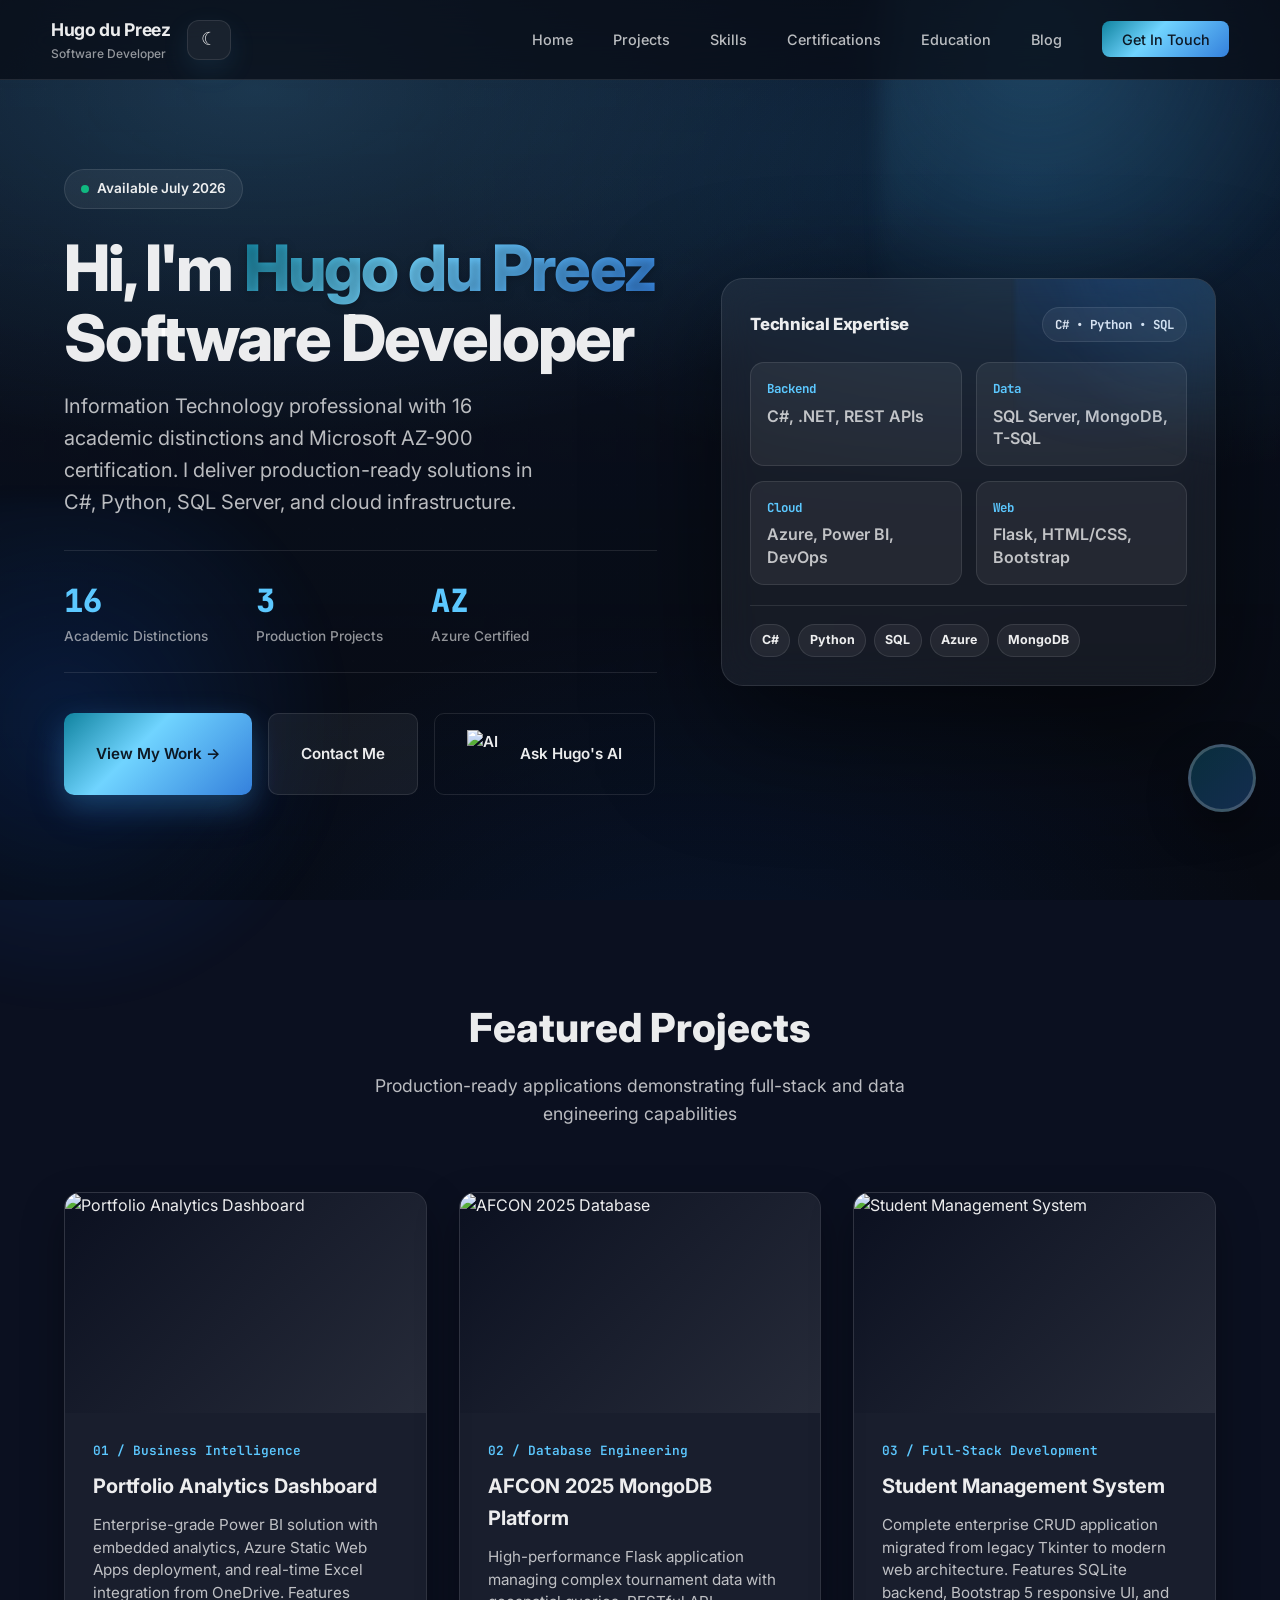
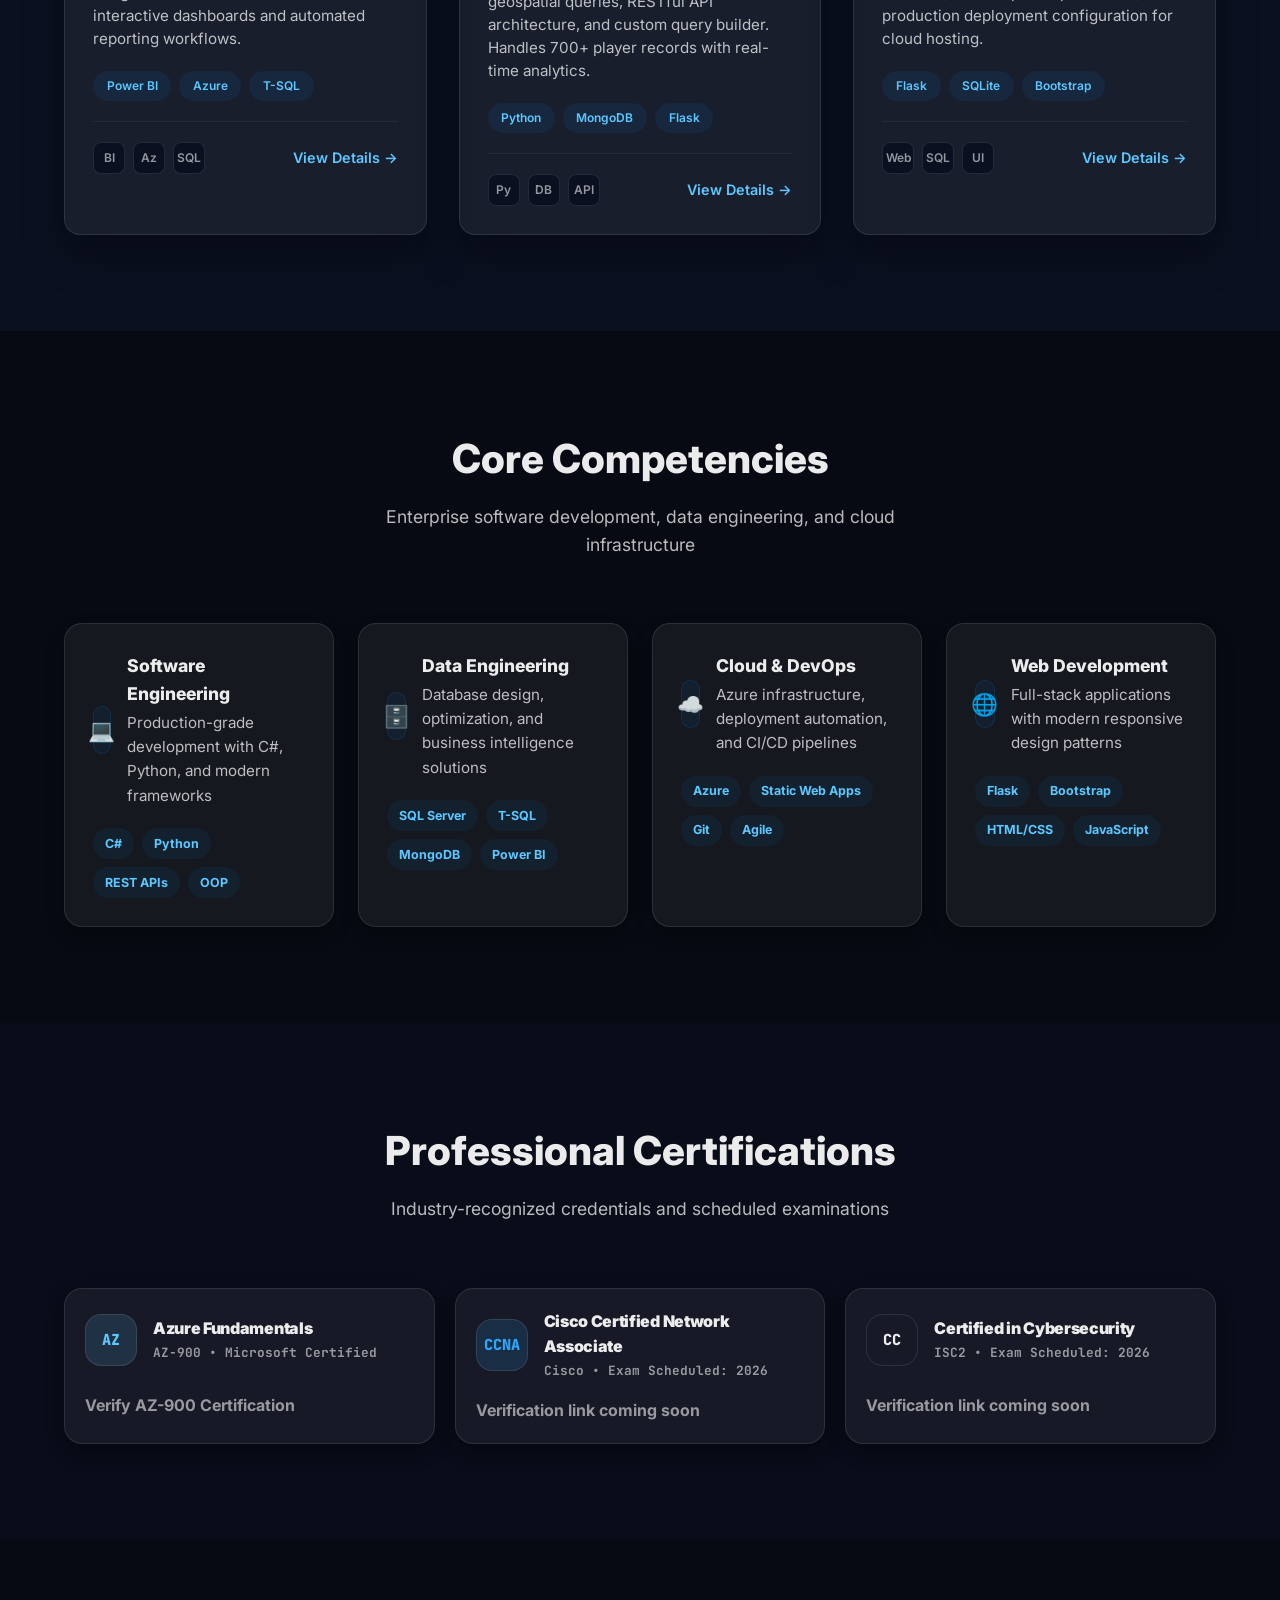
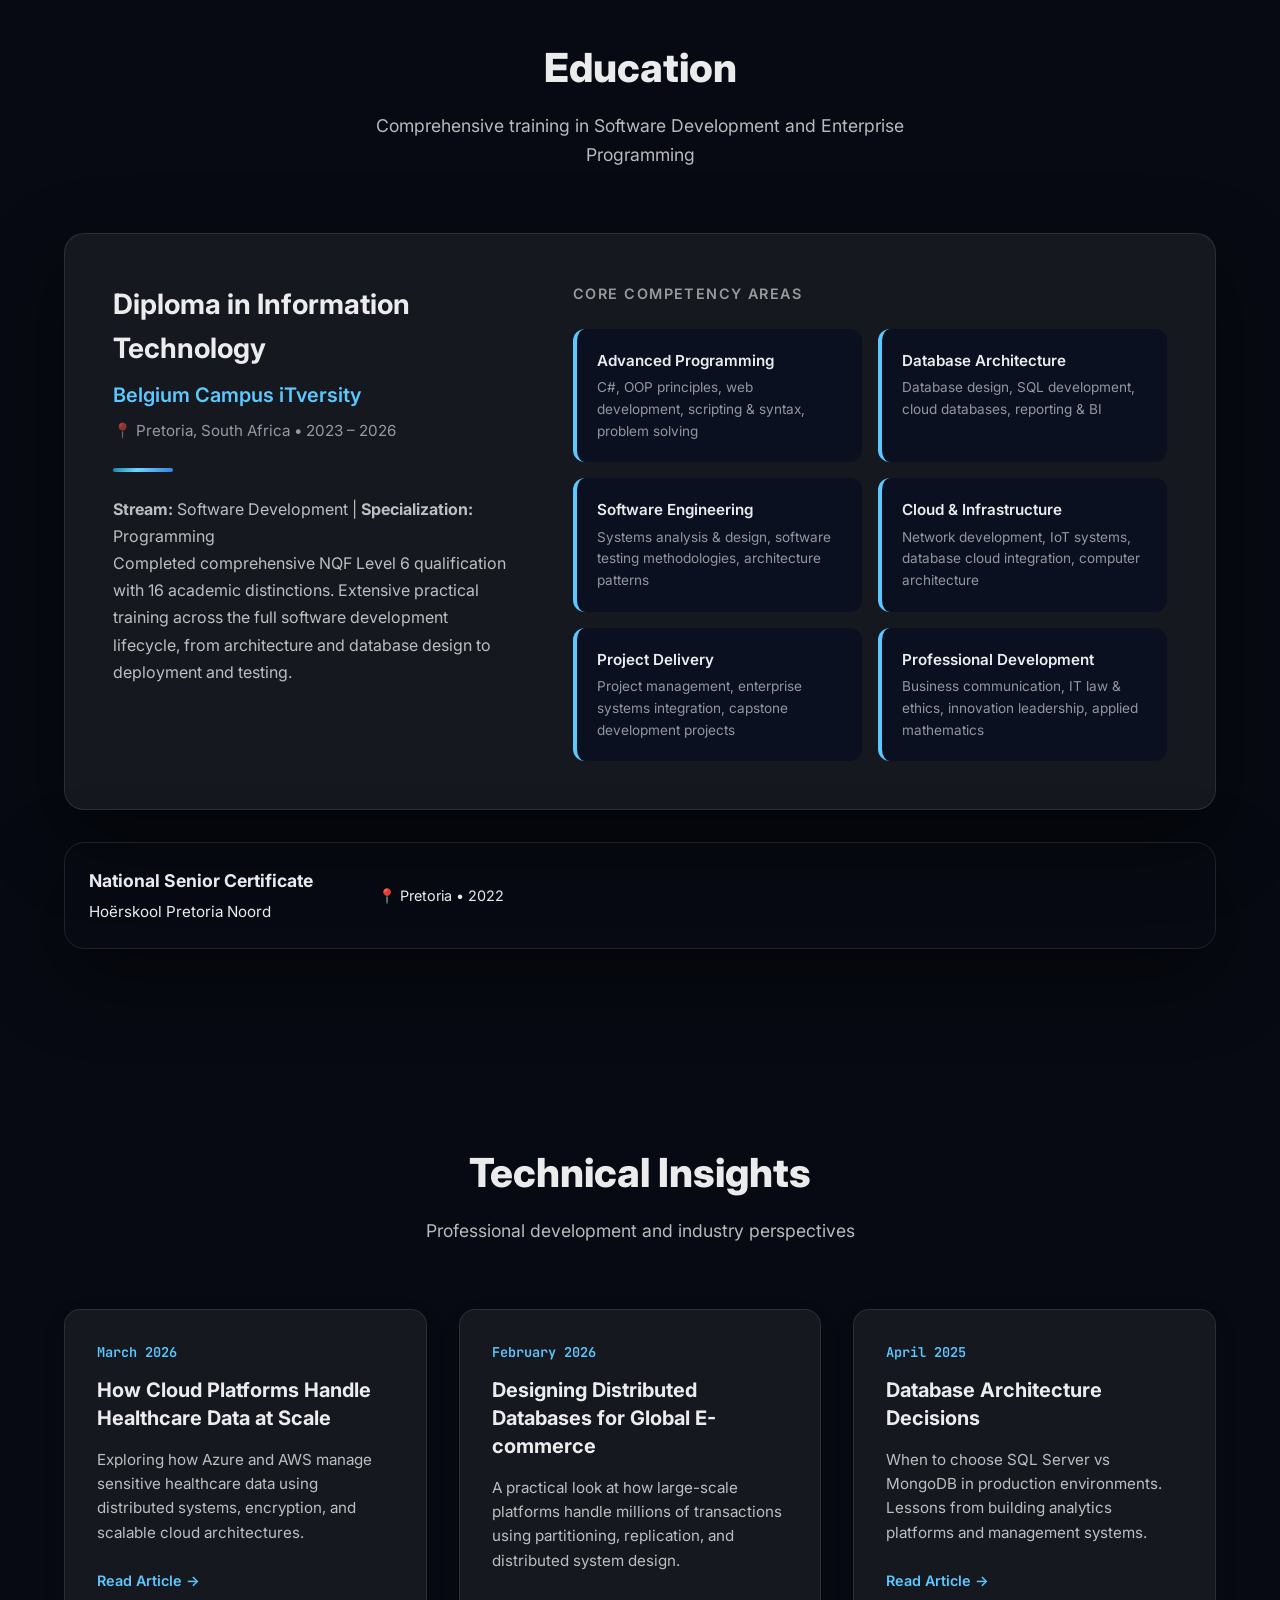
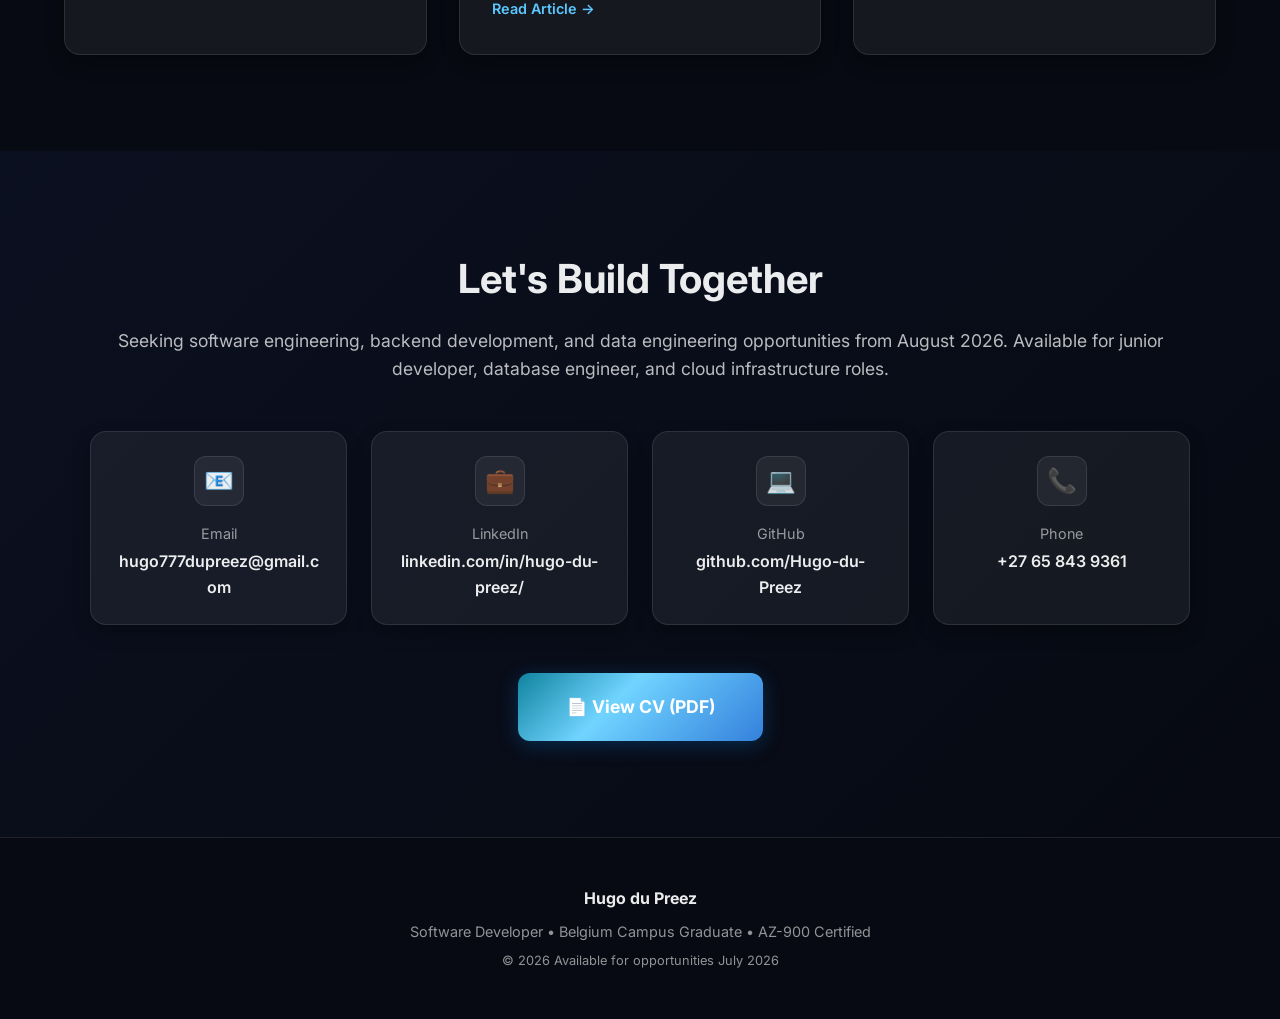
==== commit e74aa31c: "Updated Footer" ====
--- a/index.html
+++ b/index.html
@@ -527,7 +527,7 @@
         <div class="footer-brand">Hugo du Preez</div>
         <p>Software Developer • Belgium Campus Graduate • AZ-900 Certified</p>
         <p style="margin-top: 0.5rem; font-size: 0.8rem; color: var(--text-muted);">
-            © <span class="current-year">2026</span> Available for opportunities August 2026
+            © <span class="current-year">2026</span> Available for opportunities July 2026
         </p>
     </footer>
 
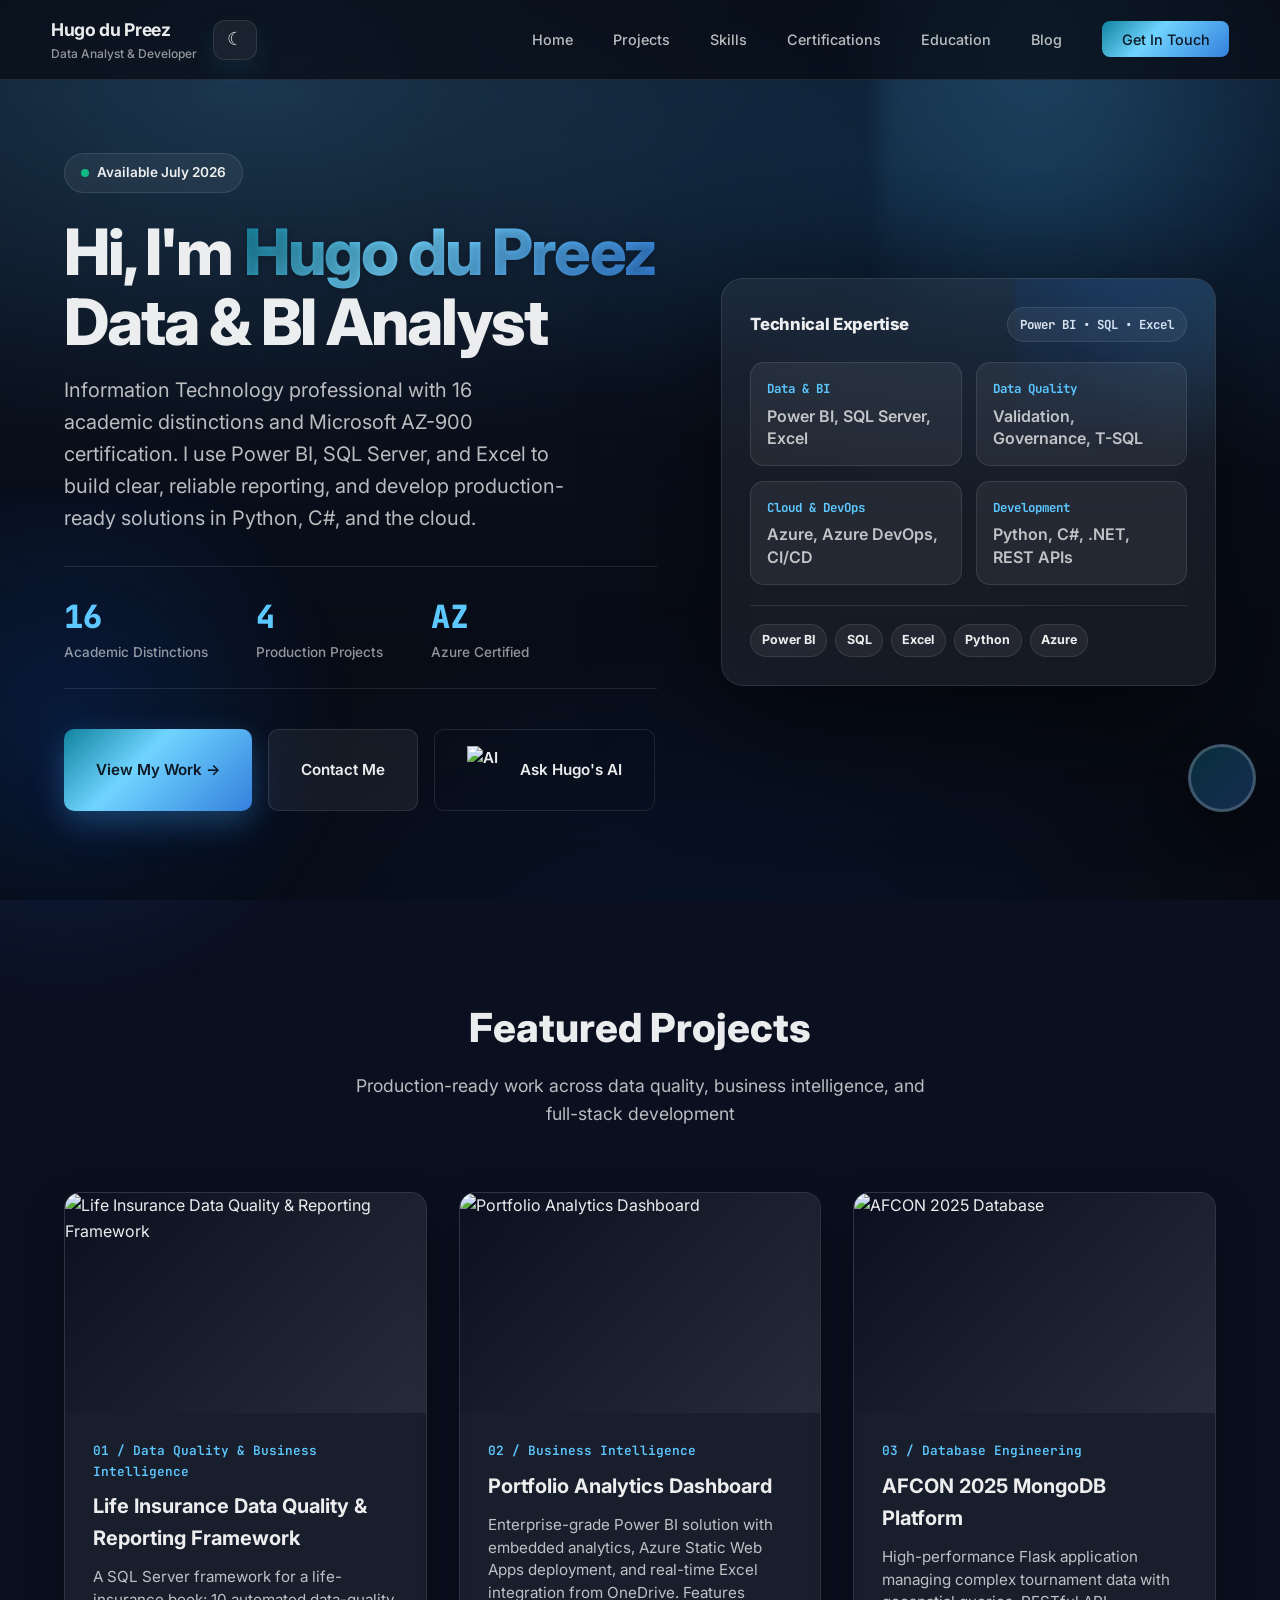
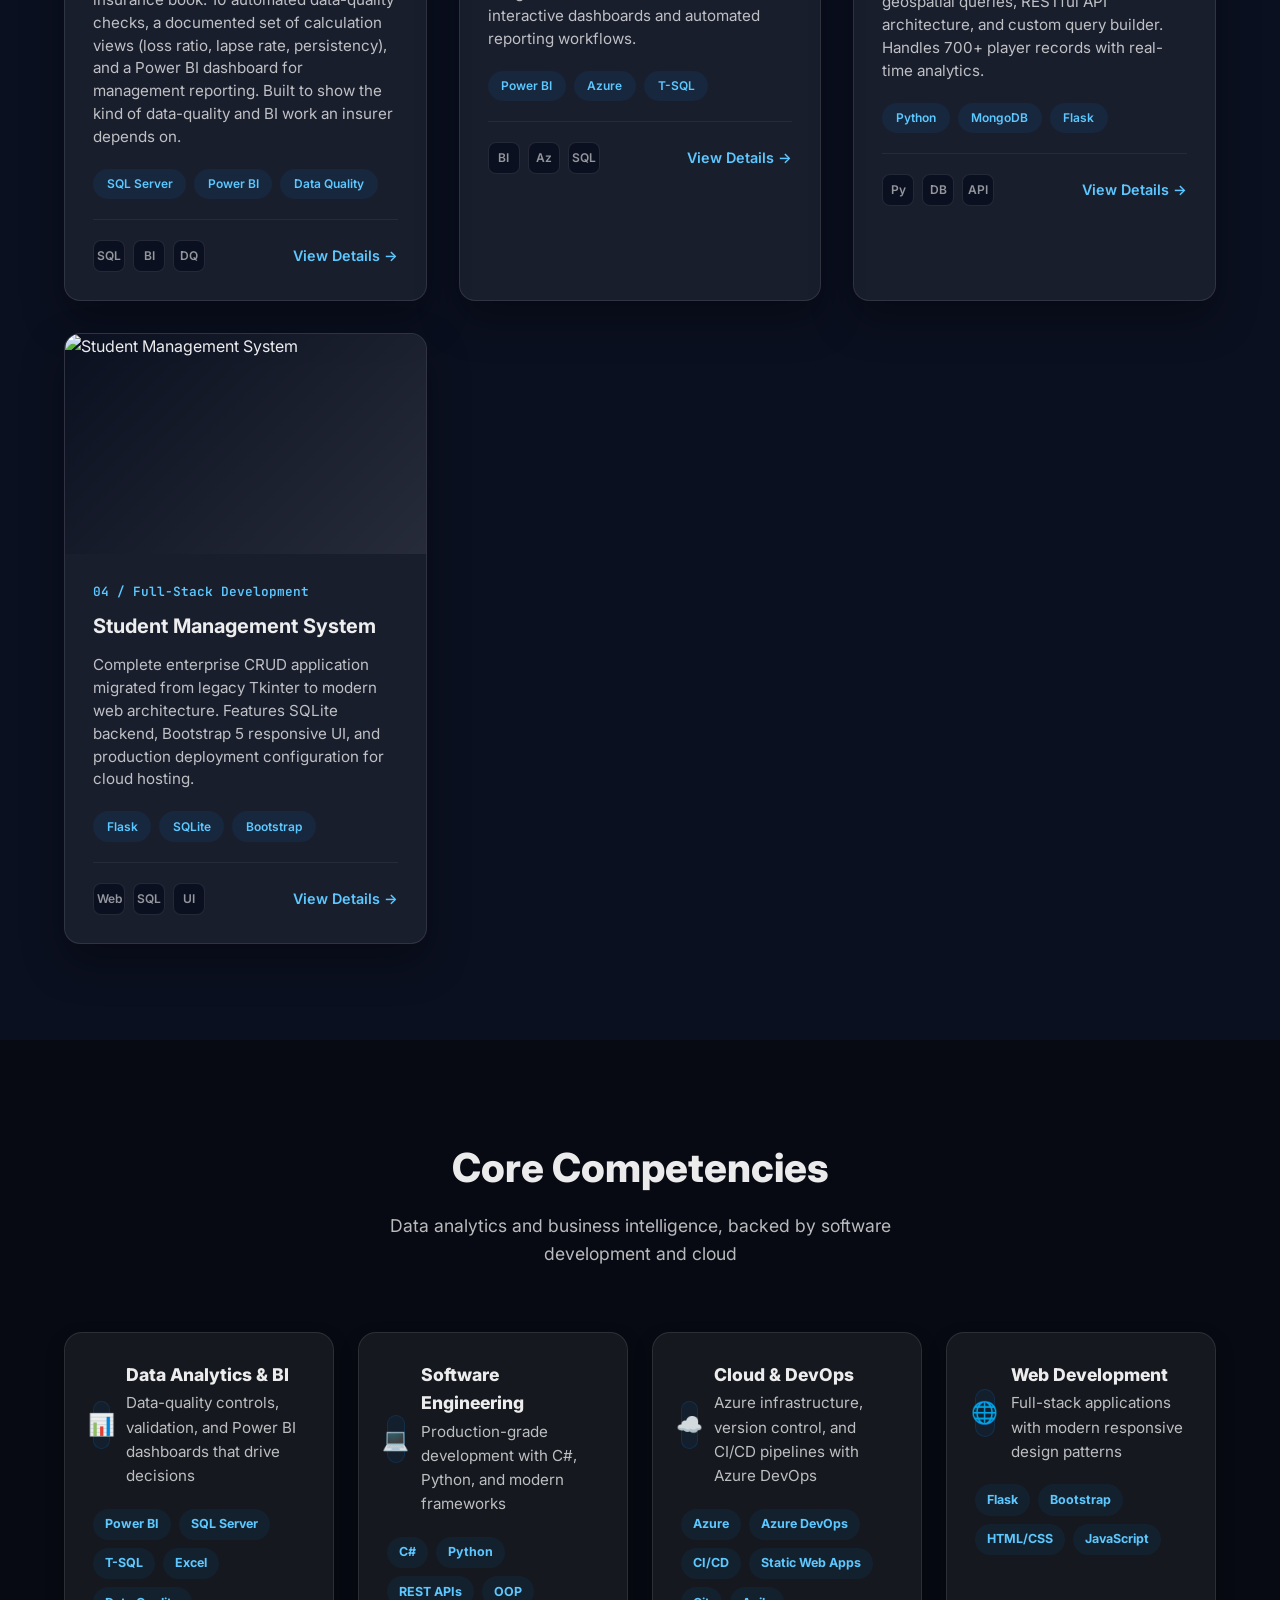
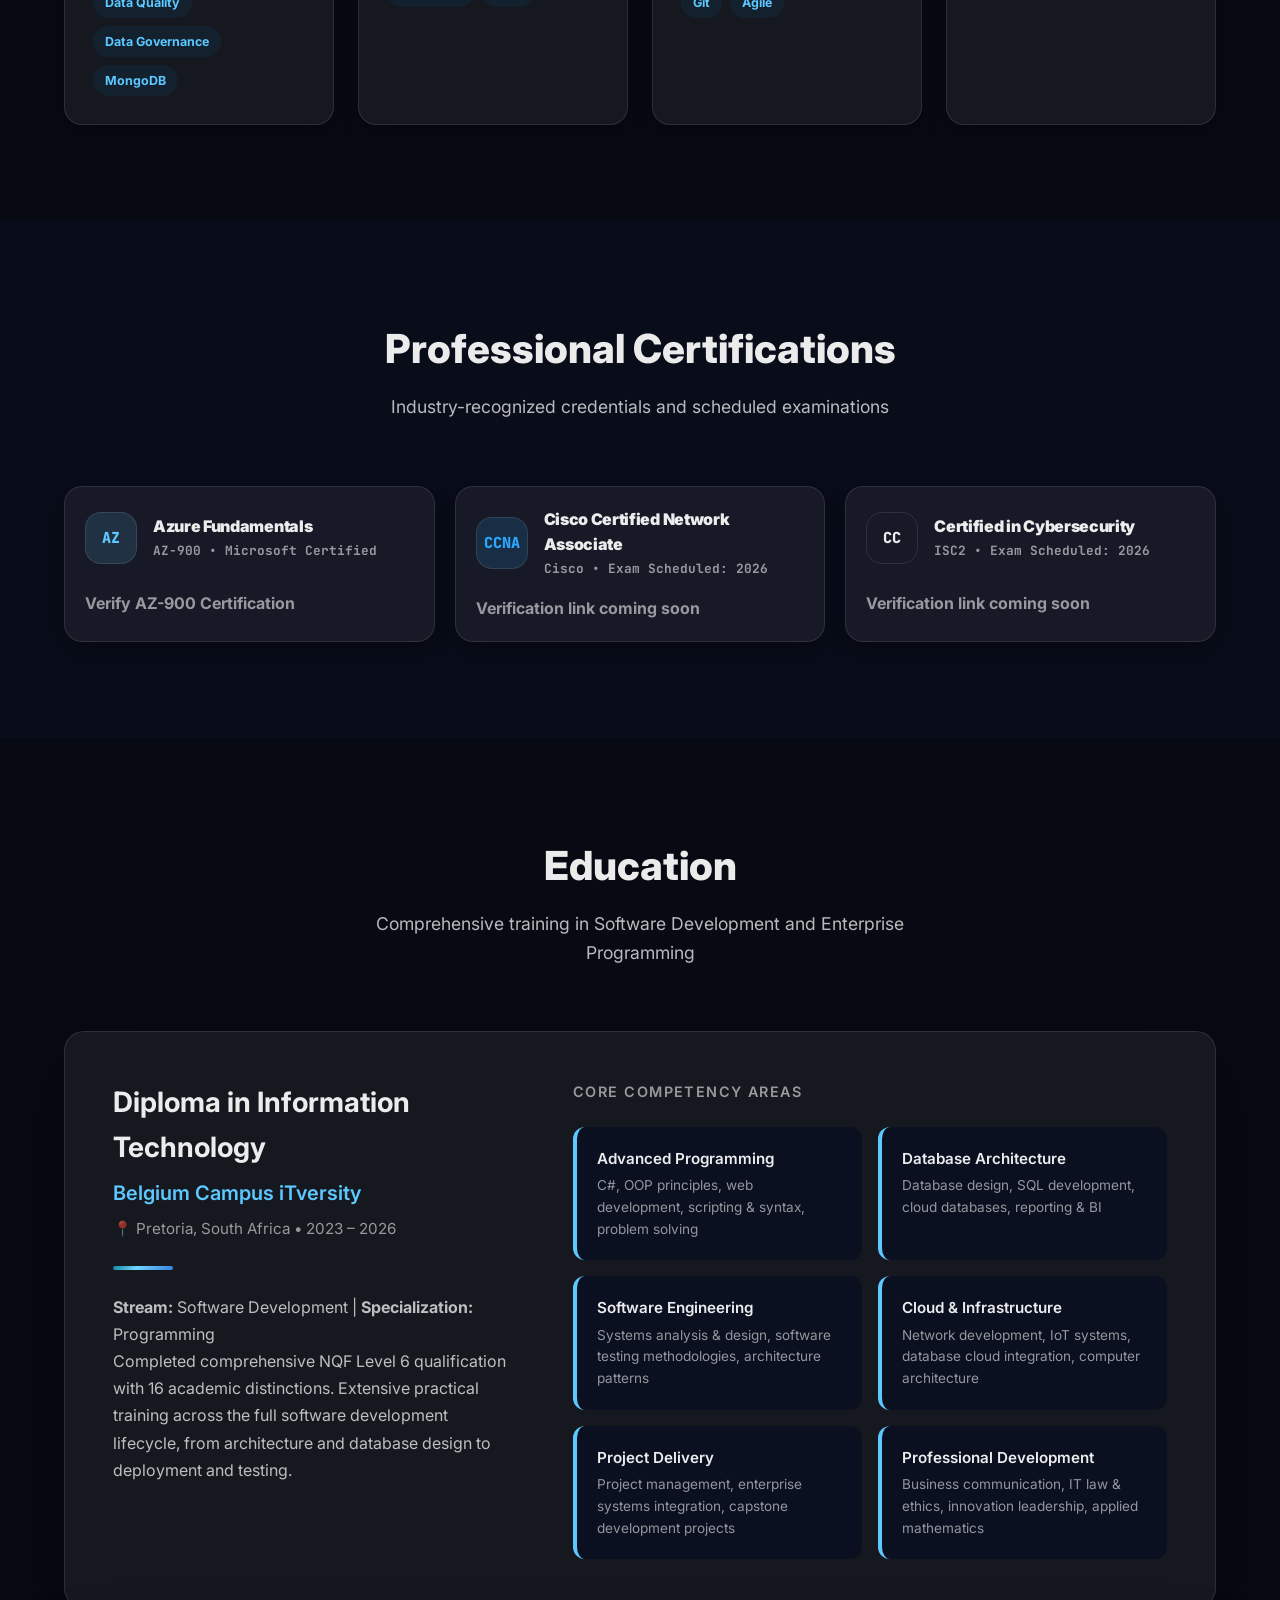
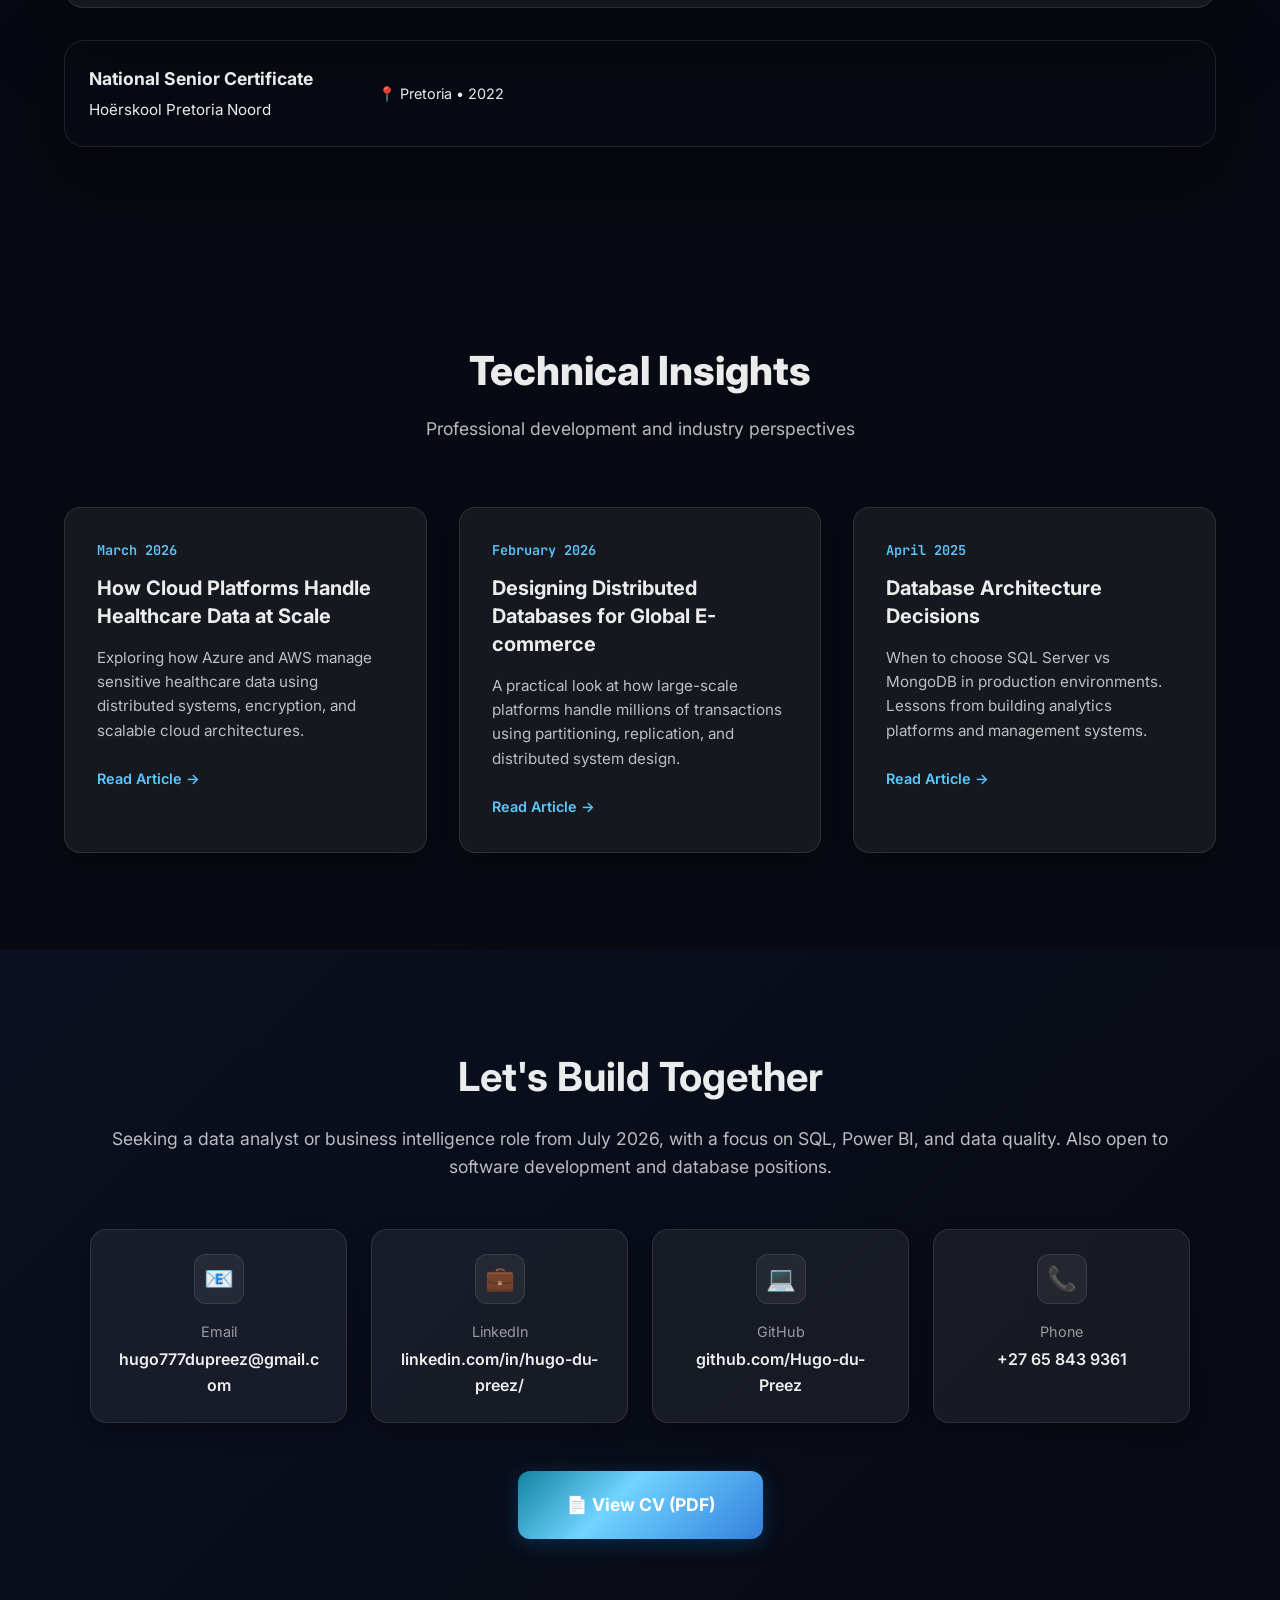
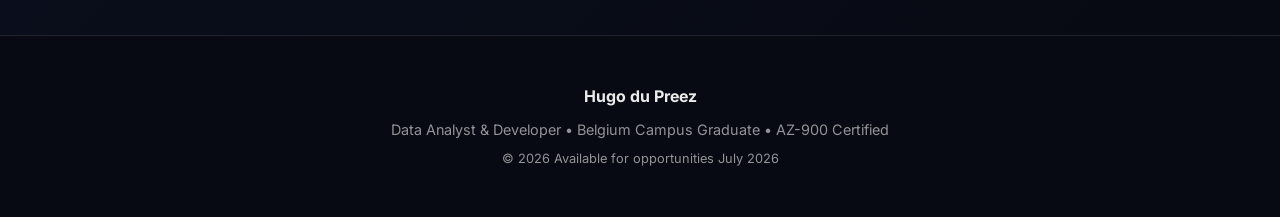
==== commit bf1e0da7: "Added_Latest_Project" ====
--- a/index.html
+++ b/index.html
@@ -5,8 +5,8 @@
     <meta name="viewport" content="width=device-width, initial-scale=1.0">
     <link rel="icon" href="favicon.ico">
     <link rel="apple-touch-icon" href="assets/img/apple-touch-icon.png">
-    <title>Hugo du Preez | Software Developer & Cloud-Focused IT Professional</title>
-    <meta name="description" content="Hugo du Preez is an IT professional specializing in software development, cloud engineering, and backend systems. AZ-900 certified with 16 distinctions, building scalable applications using Azure, C#, Python, SQL Server, and MongoDB.">
+    <title>Hugo du Preez | Data & BI Analyst · Software Developer</title>
+    <meta name="description" content="Hugo du Preez is a data & BI analyst and software developer specializing in Power BI, SQL Server, and data quality. AZ-900 certified with 16 distinctions, building clear reporting and scalable applications with SQL, Python, C#, and Azure.">
     
     <link rel="preconnect" href="https://fonts.googleapis.com">
     <link rel="preconnect" href="https://fonts.gstatic.com" crossorigin>
@@ -21,9 +21,9 @@
   "url": "https://hugodupreez.com",
   "image": "https://hugodupreez.com/hugo-du-preez-profile.jpg",
 
-  "jobTitle": "IT Professional (Software Development, Cloud & Backend Systems Focus)",
-
-  "description": "IT professional specializing in software development, cloud engineering, and backend systems. AZ-900 certified with 16 academic distinctions. Experienced in building and deploying scalable applications and data-driven systems using Microsoft Azure, C#, Python, SQL Server, MongoDB, and REST APIs. Developed production projects including a cloud-based analytics dashboard with Power BI, a MongoDB-based AFCON tournament platform, and a full-stack student management system. Also experienced in AI integration through chatbot development using Groq.",
+  "jobTitle": "Data & BI Analyst / Software Developer",
+
+  "description": "Data & BI analyst and software developer specializing in Power BI, SQL Server, T-SQL, Excel, and data quality. AZ-900 certified with 16 academic distinctions. Experienced in data-quality controls, validation, and governance, designing calculation frameworks, and building BI dashboards and reporting tools, alongside scalable applications and data-driven systems using Microsoft Azure, Azure DevOps, C#, Python, SQL Server, MongoDB, and REST APIs. Developed production projects including a life-insurance data-quality and reporting framework, a cloud-based analytics dashboard with Power BI, a MongoDB-based AFCON tournament platform, and a full-stack student management system.",
 
   "email": "mailto:hugo777dupreez@gmail.com",
   "telephone": "+27658439361",
@@ -54,22 +54,25 @@
   ],
 
   "knowsAbout": [
+    "Data Analysis",
+    "Business Intelligence",
+    "Power BI",
+    "SQL Server",
+    "T-SQL",
+    "Data Quality",
+    "Data Governance",
+    "Data Validation",
+    "Excel",
     "Software Development",
     "Cloud Engineering",
-    "Backend Development",
     "Microsoft Azure",
+    "Azure DevOps",
+    "CI/CD",
     "C#",
     "Python",
-    "SQL Server",
     "MongoDB",
     "REST APIs",
-    "CI/CD",
-    "DevOps",
-    "Artificial Intelligence",
-    "Chatbot Development",
-    "Power BI",
-    "Web Development",
-    "Cybersecurity Fundamentals"
+    "Web Development"
   ],
 
   "sameAs": [
@@ -86,7 +89,7 @@
 <nav>
     <div class="nav-brand">
         <span class="nav-name">Hugo du Preez</span>
-        <span class="nav-title">Software Developer</span>
+        <span class="nav-title">Data Analyst &amp; Developer</span>
     </div>
     
     <!-- Mobile Menu Button -->
@@ -116,9 +119,9 @@
         <div class="hero-container">
             <div class="hero-content">
                 <div class="hero-badge">Available July 2026</div>
-                <h1>Hi, I'm <span class="highlight">Hugo du Preez</span><br>Software Developer</h1>
+                <h1>Hi, I'm <span class="highlight">Hugo du Preez</span><br>Data &amp; BI Analyst</h1>
                 <p class="hero-subtitle">
-                    Information Technology professional with 16 academic distinctions and Microsoft AZ-900 certification. I deliver production-ready solutions in C#, Python, SQL Server, and cloud infrastructure.
+                    Information Technology professional with 16 academic distinctions and Microsoft AZ-900 certification. I use Power BI, SQL Server, and Excel to build clear, reliable reporting, and develop production-ready solutions in Python, C#, and the cloud.
                 </p>
                 <div class="hero-stats">
                     <div class="stat">
@@ -126,7 +129,7 @@
                         <span class="stat-label">Academic Distinctions</span>
                     </div>
                     <div class="stat">
-                        <span class="stat-number">3</span>
+                        <span class="stat-number">4</span>
                         <span class="stat-label">Production Projects</span>
                     </div>
                     <div class="stat">
@@ -147,33 +150,33 @@
                 <div class="hero-panel">
                     <div class="panel-header">
                         <div class="panel-title">Technical Expertise</div>
-                        <div class="panel-pill">C# • Python • SQL</div>
+                        <div class="panel-pill">Power BI • SQL • Excel</div>
                     </div>
                     <div class="panel-grid">
                         <div class="panel-item">
-                            <div class="panel-kicker">Backend</div>
-                            <div class="panel-text">C#, .NET, REST APIs</div>
+                            <div class="panel-kicker">Data &amp; BI</div>
+                            <div class="panel-text">Power BI, SQL Server, Excel</div>
                         </div>
                         <div class="panel-item">
-                            <div class="panel-kicker">Data</div>
-                            <div class="panel-text">SQL Server, MongoDB, T-SQL</div>
+                            <div class="panel-kicker">Data Quality</div>
+                            <div class="panel-text">Validation, Governance, T-SQL</div>
                         </div>
                         <div class="panel-item">
-                            <div class="panel-kicker">Cloud</div>
-                            <div class="panel-text">Azure, Power BI, DevOps</div>
+                            <div class="panel-kicker">Cloud &amp; DevOps</div>
+                            <div class="panel-text">Azure, Azure DevOps, CI/CD</div>
                         </div>
                         <div class="panel-item">
-                            <div class="panel-kicker">Web</div>
-                            <div class="panel-text">Flask, HTML/CSS, Bootstrap</div>
+                            <div class="panel-kicker">Development</div>
+                            <div class="panel-text">Python, C#, .NET, REST APIs</div>
                         </div>
                     </div>
                     <div class="panel-footer">
                         <div class="panel-stack">
-                            <span class="stack-chip">C#</span>
+                            <span class="stack-chip">Power BI</span>
+                            <span class="stack-chip">SQL</span>
+                            <span class="stack-chip">Excel</span>
                             <span class="stack-chip">Python</span>
-                            <span class="stack-chip">SQL</span>
                             <span class="stack-chip">Azure</span>
-                            <span class="stack-chip">MongoDB</span>
                         </div>
                     </div>
                 </div>
@@ -186,17 +189,42 @@
         <div class="container">
             <div class="section-header">
                 <h2>Featured Projects</h2>
-                <p>Production-ready applications demonstrating full-stack and data engineering capabilities</p>
+                <p>Production-ready work across data quality, business intelligence, and full-stack development</p>
             </div>
             
             <div class="projects-grid">
-                <!-- Project 1 -->
+                <!-- Project 1 (Featured) -->
+                <a href="projects/project4.html" class="project-card">
+                    <div class="project-image">
+                        <img src="https://res.cloudinary.com/dxrak5fdv/image/upload/v1783362890/Screenshot_2026-07-06_203415_rburjm.png" alt="Life Insurance Data Quality & Reporting Framework" loading="lazy">
+                    </div>
+                    <div class="project-content">
+                        <div class="project-number">01 / Data Quality & Business Intelligence</div>
+                        <h3 class="project-title">Life Insurance Data Quality & Reporting Framework</h3>
+                        <p class="project-desc">A SQL Server framework for a life-insurance book: 10 automated data-quality checks, a documented set of calculation views (loss ratio, lapse rate, persistency), and a Power BI dashboard for management reporting. Built to show the kind of data-quality and BI work an insurer depends on.</p>
+                        <div class="project-modules">
+                            <span class="module-tag">SQL Server</span>
+                            <span class="module-tag">Power BI</span>
+                            <span class="module-tag">Data Quality</span>
+                        </div>
+                        <div class="project-footer">
+                            <div class="project-tech">
+                                <div class="tech-badge">SQL</div>
+                                <div class="tech-badge">BI</div>
+                                <div class="tech-badge">DQ</div>
+                            </div>
+                            <span class="view-project">View Details →</span>
+                        </div>
+                    </div>
+                </a>
+
+                <!-- Project 2 -->
                 <a href="projects/project1.html" class="project-card">
                     <div class="project-image">
                         <img src="https://res.cloudinary.com/dxrak5fdv/image/upload/v1775754738/Screenshot_2026-04-09_184557_bspaes.png" alt="Portfolio Analytics Dashboard" loading="lazy">
                     </div>
                     <div class="project-content">
-                        <div class="project-number">01 / Business Intelligence</div>
+                        <div class="project-number">02 / Business Intelligence</div>
                         <h3 class="project-title">Portfolio Analytics Dashboard</h3>
                         <p class="project-desc">Enterprise-grade Power BI solution with embedded analytics, Azure Static Web Apps deployment, and real-time Excel integration from OneDrive. Features interactive dashboards and automated reporting workflows.</p>
                         <div class="project-modules">
@@ -215,13 +243,13 @@
                     </div>
                 </a>
 
-                <!-- Project 2 -->
+                <!-- Project 3 -->
                 <a href="projects/project2.html" class="project-card">
                     <div class="project-image">
                         <img src="https://res.cloudinary.com/dxrak5fdv/image/upload/v1775754489/Screenshot_2026-03-03_150350_dwpzew.png" alt="AFCON 2025 Database" loading="lazy">
                     </div>
                     <div class="project-content">
-                        <div class="project-number">02 / Database Engineering</div>
+                        <div class="project-number">03 / Database Engineering</div>
                         <h3 class="project-title">AFCON 2025 MongoDB Platform</h3>
                         <p class="project-desc">High-performance Flask application managing complex tournament data with geospatial queries, RESTful API architecture, and custom query builder. Handles 700+ player records with real-time analytics.</p>
                         <div class="project-modules">
@@ -240,13 +268,13 @@
                     </div>
                 </a>
 
-                <!-- Project 3 -->
+                <!-- Project 4 -->
                 <a href="projects/project3.html" class="project-card">
                     <div class="project-image">
                         <img src="https://res.cloudinary.com/dxrak5fdv/image/upload/v1775754740/Screenshot_2026-04-09_185240_os8kxm.png" alt="Student Management System" loading="lazy">
                     </div>
                     <div class="project-content">
-                        <div class="project-number">03 / Full-Stack Development</div>
+                        <div class="project-number">04 / Full-Stack Development</div>
                         <h3 class="project-title">Student Management System</h3>
                         <p class="project-desc">Complete enterprise CRUD application migrated from legacy Tkinter to modern web architecture. Features SQLite backend, Bootstrap 5 responsive UI, and production deployment configuration for cloud hosting.</p>
                         <div class="project-modules">
@@ -273,10 +301,29 @@
         <div class="container">
             <div class="section-header">
                 <h2>Core Competencies</h2>
-                <p>Enterprise software development, data engineering, and cloud infrastructure</p>
+                <p>Data analytics and business intelligence, backed by software development and cloud</p>
             </div>
 
             <div class="skills-grid">
+                <div class="skill-card">
+                    <div class="skill-top">
+                        <div class="skill-icon">📊</div>
+                        <div>
+                            <h3>Data Analytics &amp; BI</h3>
+                            <p>Data-quality controls, validation, and Power BI dashboards that drive decisions</p>
+                        </div>
+                    </div>
+                    <div class="skill-tags">
+                        <span class="skill-tag">Power BI</span>
+                        <span class="skill-tag">SQL Server</span>
+                        <span class="skill-tag">T-SQL</span>
+                        <span class="skill-tag">Excel</span>
+                        <span class="skill-tag">Data Quality</span>
+                        <span class="skill-tag">Data Governance</span>
+                        <span class="skill-tag">MongoDB</span>
+                    </div>
+                </div>
+
                 <div class="skill-card">
                     <div class="skill-top">
                         <div class="skill-icon">💻</div>
@@ -295,30 +342,16 @@
 
                 <div class="skill-card">
                     <div class="skill-top">
-                        <div class="skill-icon">🗄️</div>
-                        <div>
-                            <h3>Data Engineering</h3>
-                            <p>Database design, optimization, and business intelligence solutions</p>
-                        </div>
-                    </div>
-                    <div class="skill-tags">
-                        <span class="skill-tag">SQL Server</span>
-                        <span class="skill-tag">T-SQL</span>
-                        <span class="skill-tag">MongoDB</span>
-                        <span class="skill-tag">Power BI</span>
-                    </div>
-                </div>
-
-                <div class="skill-card">
-                    <div class="skill-top">
                         <div class="skill-icon">☁️</div>
                         <div>
                             <h3>Cloud & DevOps</h3>
-                            <p>Azure infrastructure, deployment automation, and CI/CD pipelines</p>
+                            <p>Azure infrastructure, version control, and CI/CD pipelines with Azure DevOps</p>
                         </div>
                     </div>
                     <div class="skill-tags">
                         <span class="skill-tag">Azure</span>
+                        <span class="skill-tag">Azure DevOps</span>
+                        <span class="skill-tag">CI/CD</span>
                         <span class="skill-tag">Static Web Apps</span>
                         <span class="skill-tag">Git</span>
                         <span class="skill-tag">Agile</span>
@@ -487,7 +520,7 @@
     <section id="contact" class="contact-section">
         <div class="contact-content">
             <h2>Let's Build Together</h2>
-            <p>Seeking software engineering, backend development, and data engineering opportunities from August 2026. Available for junior developer, database engineer, and cloud infrastructure roles.</p>
+            <p>Seeking a data analyst or business intelligence role from July 2026, with a focus on SQL, Power BI, and data quality. Also open to software development and database positions.</p>
             
             <div class="contact-grid">
                 <a href="mailto:hugo777dupreez@gmail.com" class="contact-card">
@@ -525,7 +558,7 @@
     <!-- Footer -->
     <footer>
         <div class="footer-brand">Hugo du Preez</div>
-        <p>Software Developer • Belgium Campus Graduate • AZ-900 Certified</p>
+        <p>Data Analyst &amp; Developer • Belgium Campus Graduate • AZ-900 Certified</p>
         <p style="margin-top: 0.5rem; font-size: 0.8rem; color: var(--text-muted);">
             © <span class="current-year">2026</span> Available for opportunities July 2026
         </p>
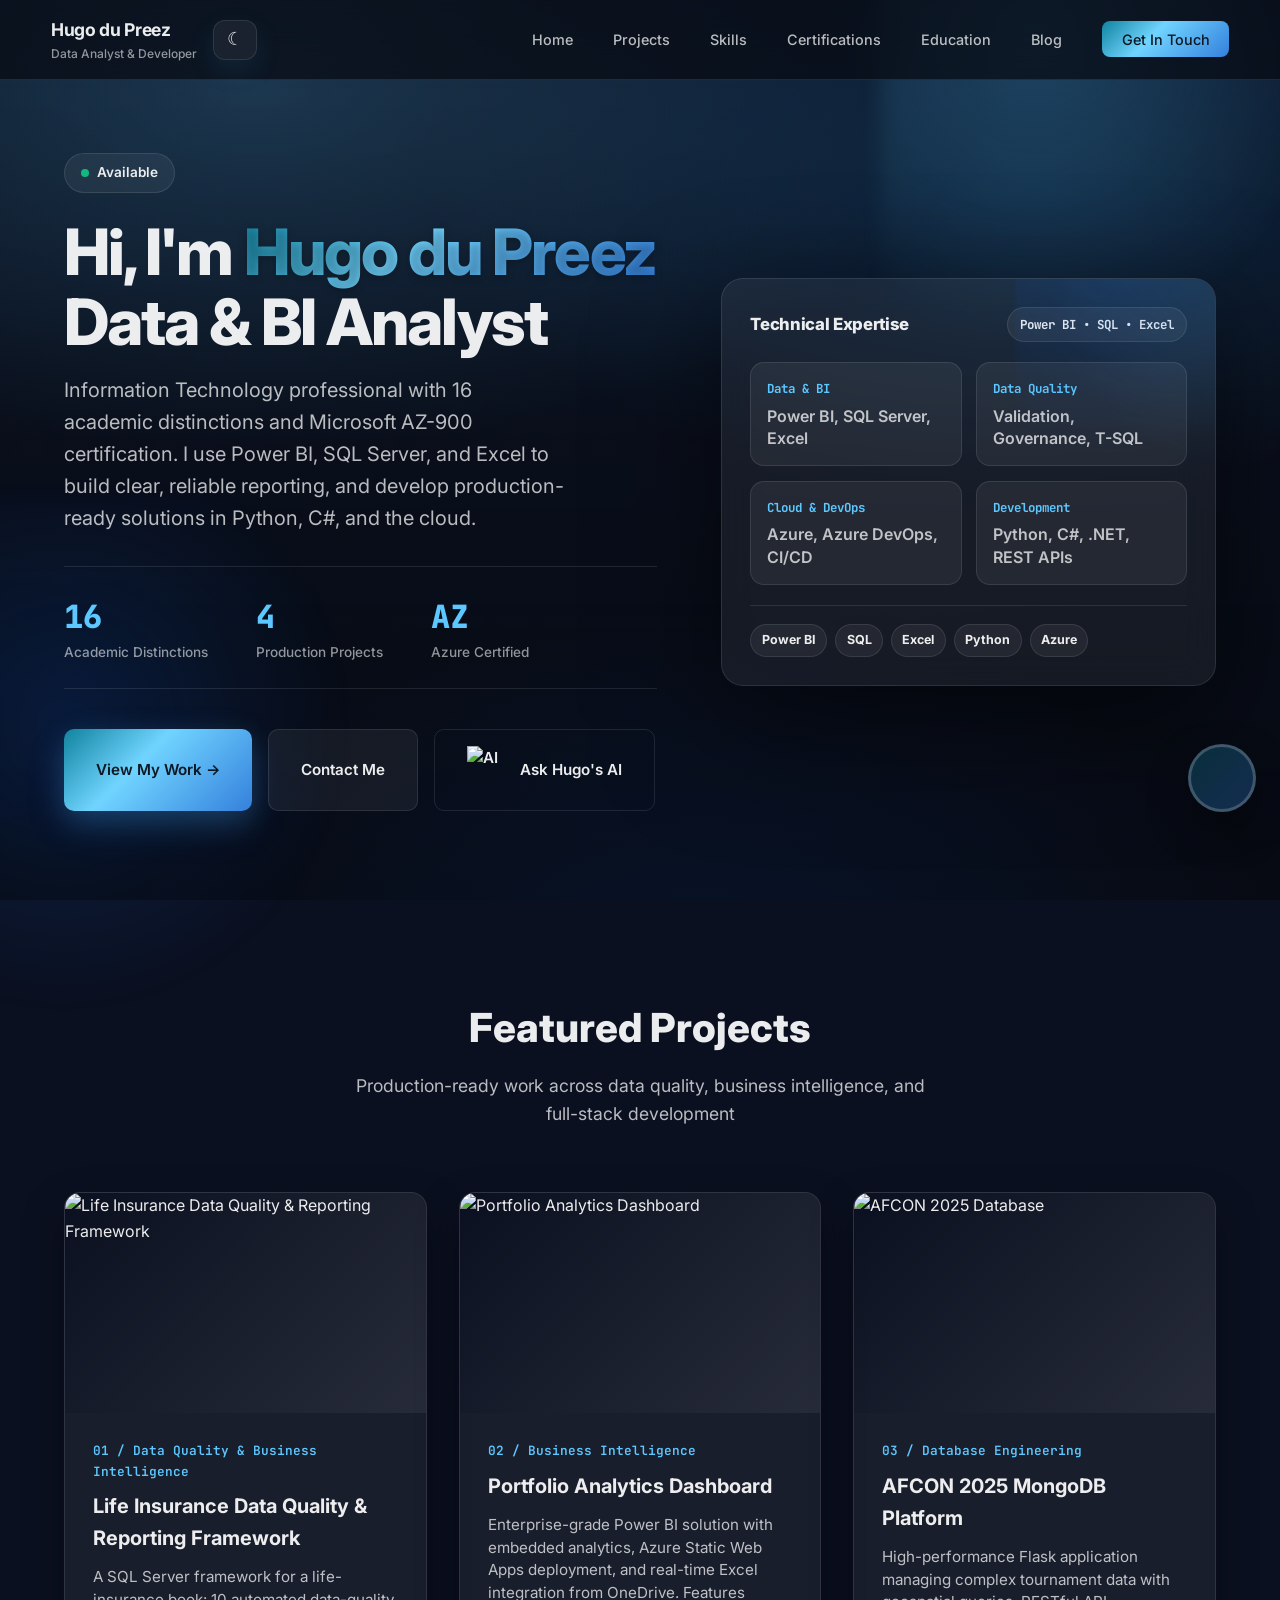
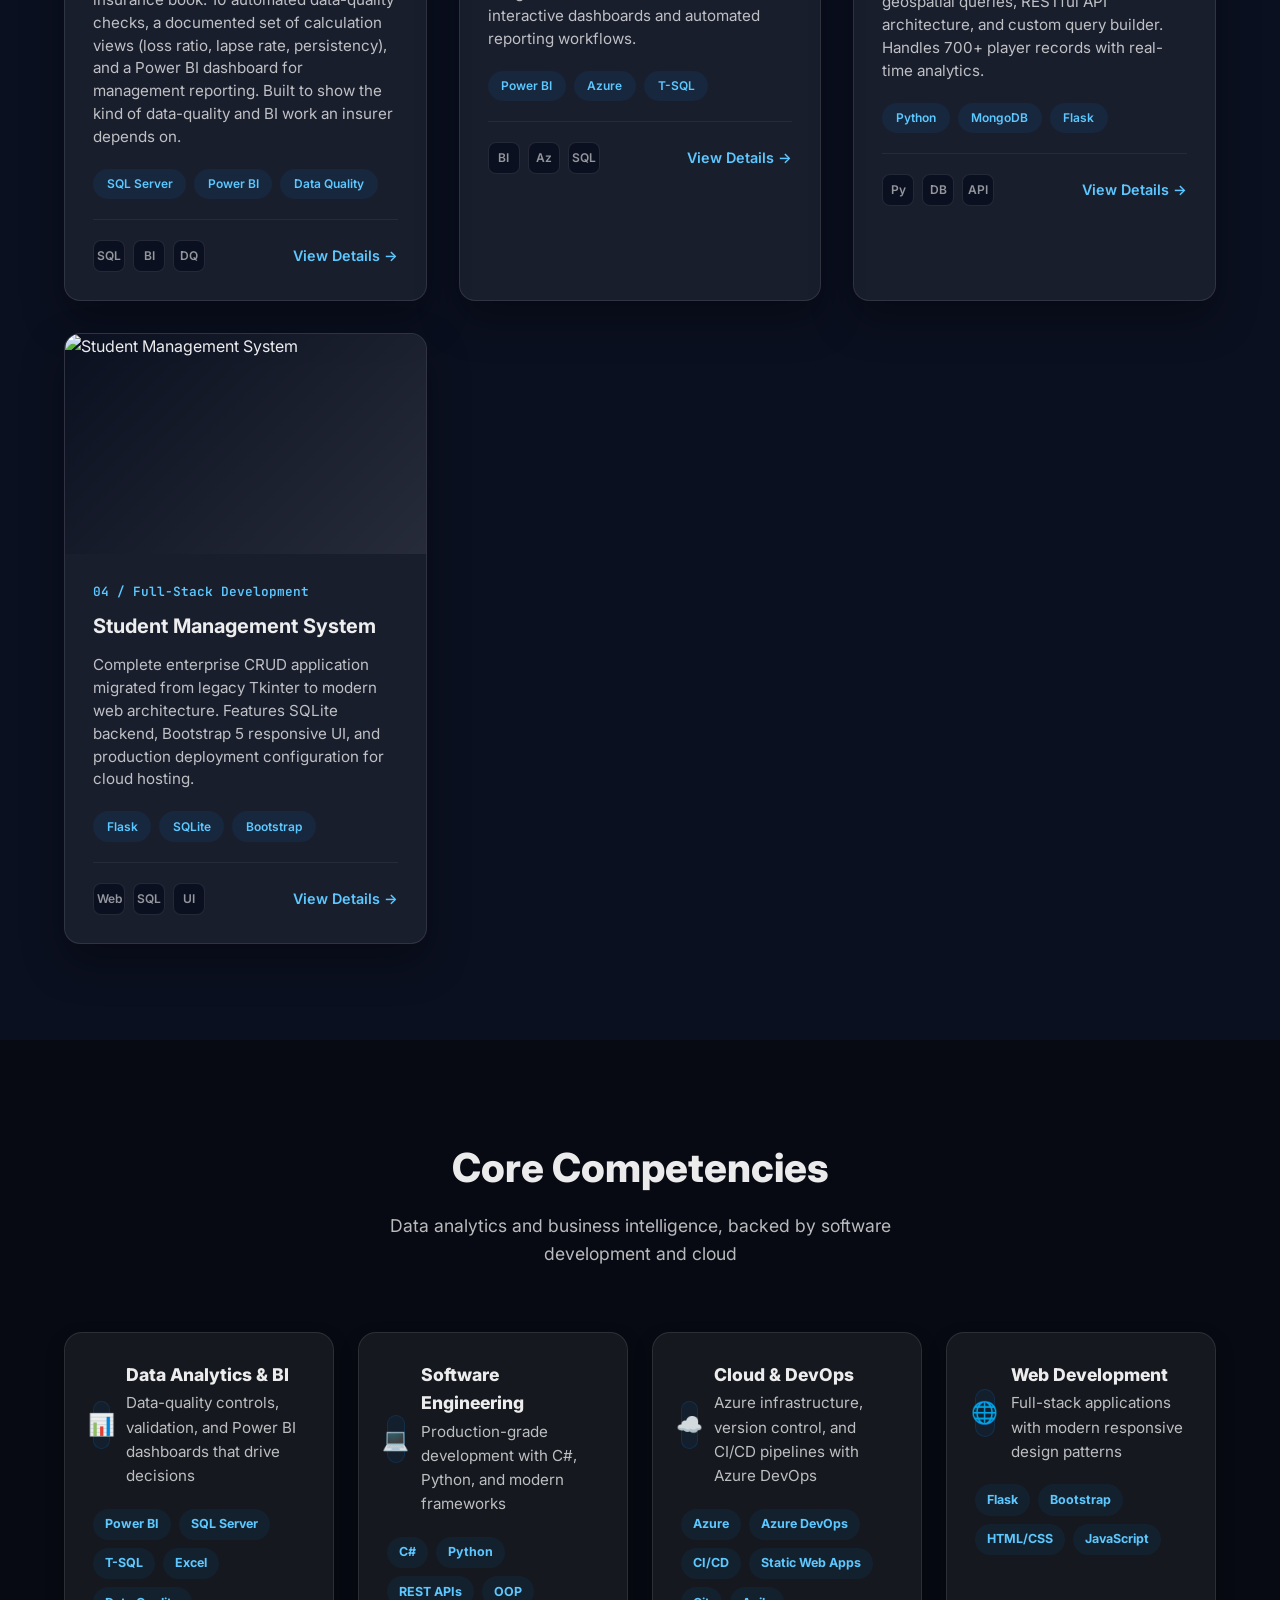
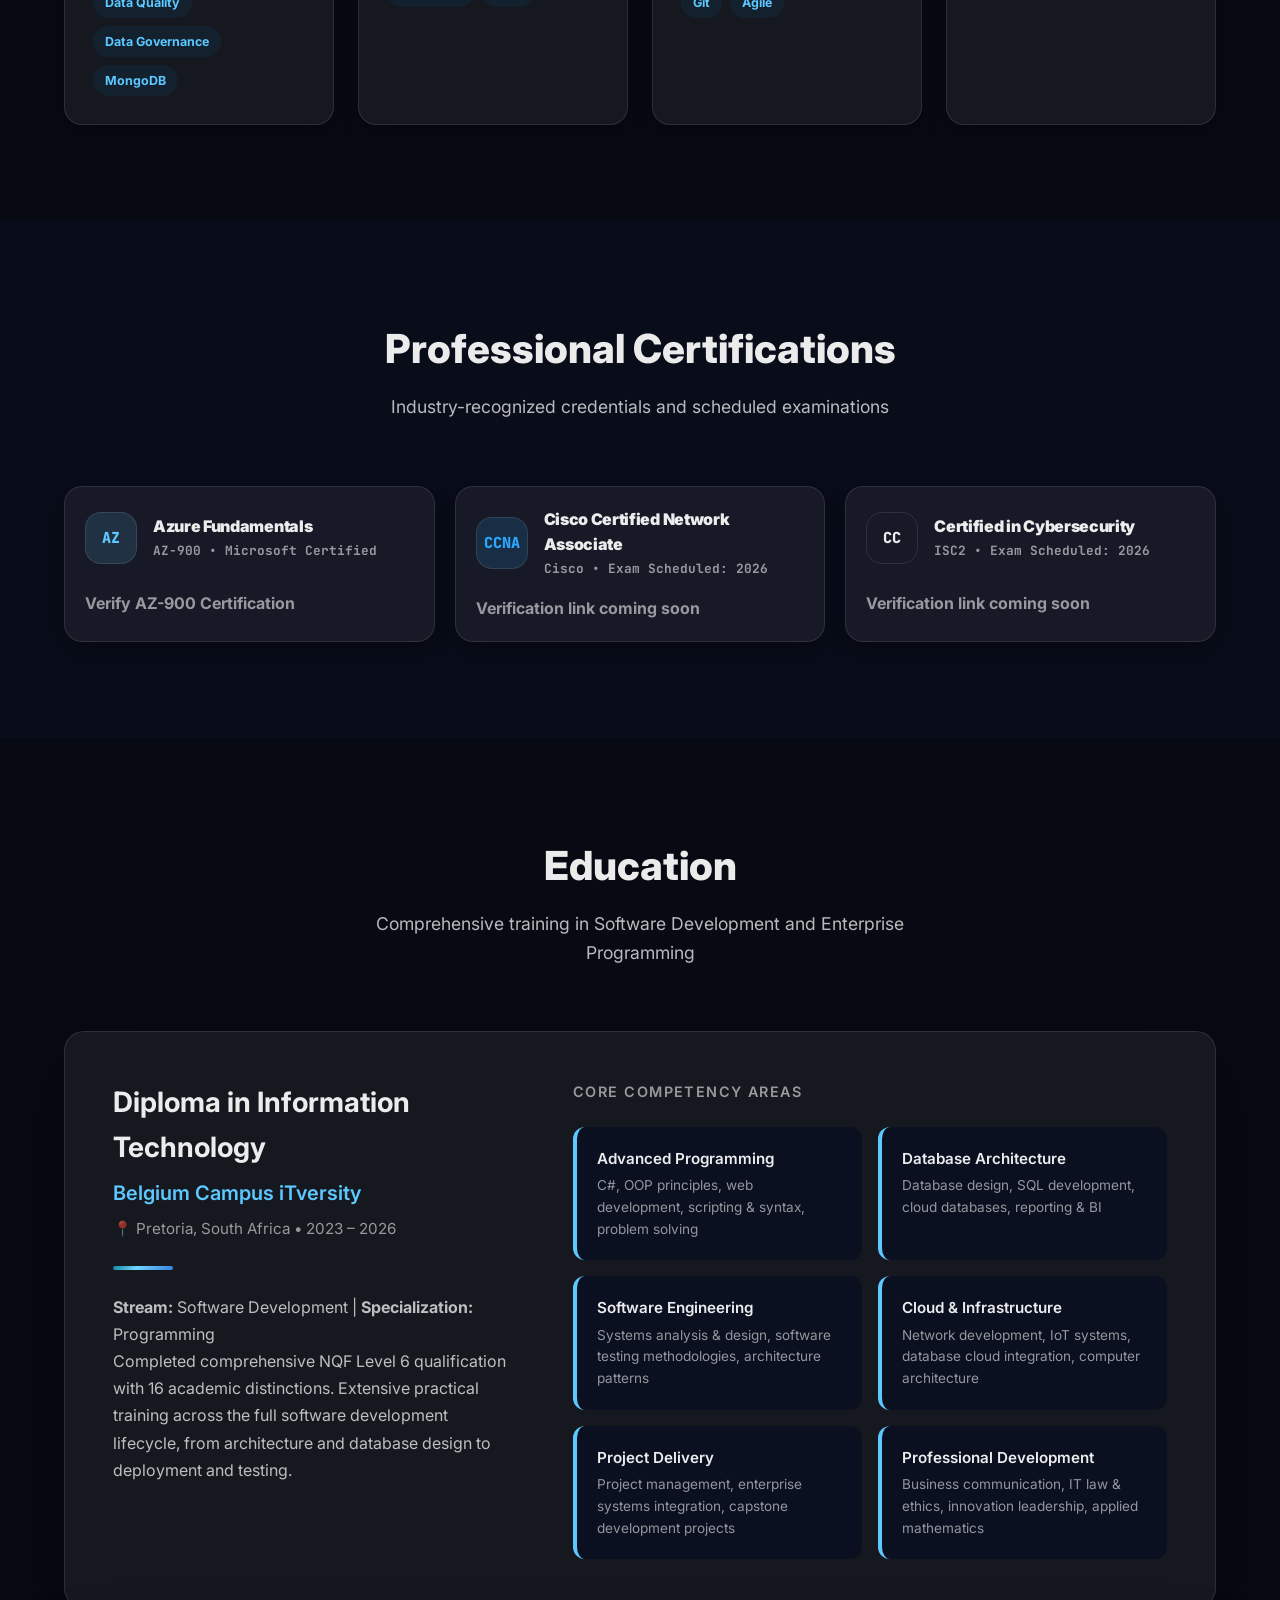
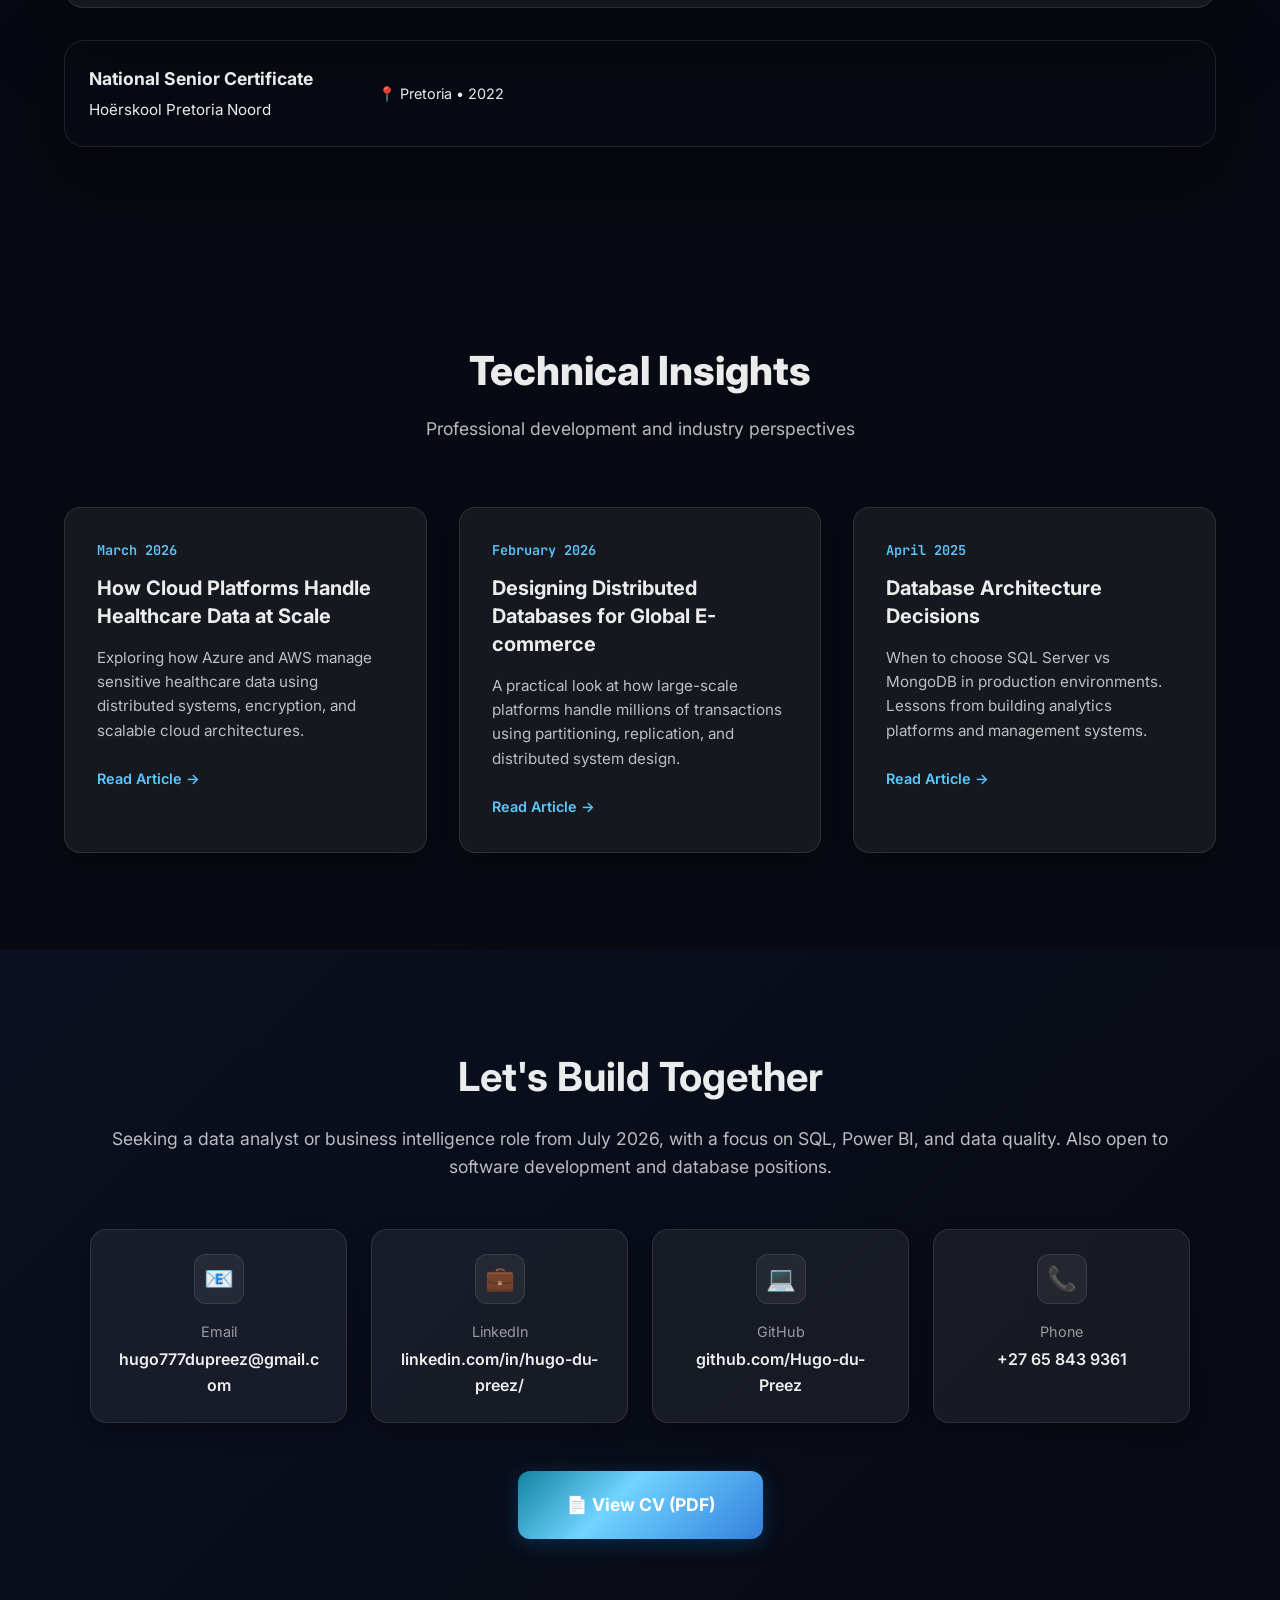
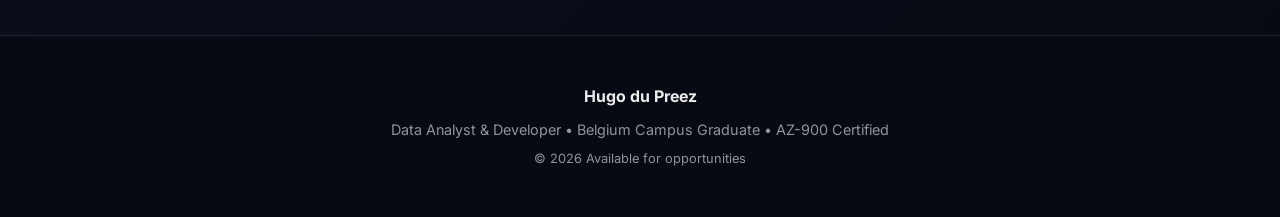
==== commit 097e6a6d: "update chatbot info and availability" ====
--- a/index.html
+++ b/index.html
@@ -118,7 +118,7 @@
     <section class="hero">
         <div class="hero-container">
             <div class="hero-content">
-                <div class="hero-badge">Available July 2026</div>
+                <div class="hero-badge">Available</div>
                 <h1>Hi, I'm <span class="highlight">Hugo du Preez</span><br>Data &amp; BI Analyst</h1>
                 <p class="hero-subtitle">
                     Information Technology professional with 16 academic distinctions and Microsoft AZ-900 certification. I use Power BI, SQL Server, and Excel to build clear, reliable reporting, and develop production-ready solutions in Python, C#, and the cloud.
@@ -560,7 +560,7 @@
         <div class="footer-brand">Hugo du Preez</div>
         <p>Data Analyst &amp; Developer • Belgium Campus Graduate • AZ-900 Certified</p>
         <p style="margin-top: 0.5rem; font-size: 0.8rem; color: var(--text-muted);">
-            © <span class="current-year">2026</span> Available for opportunities July 2026
+            © <span class="current-year">2026</span> Available for opportunities
         </p>
     </footer>
 
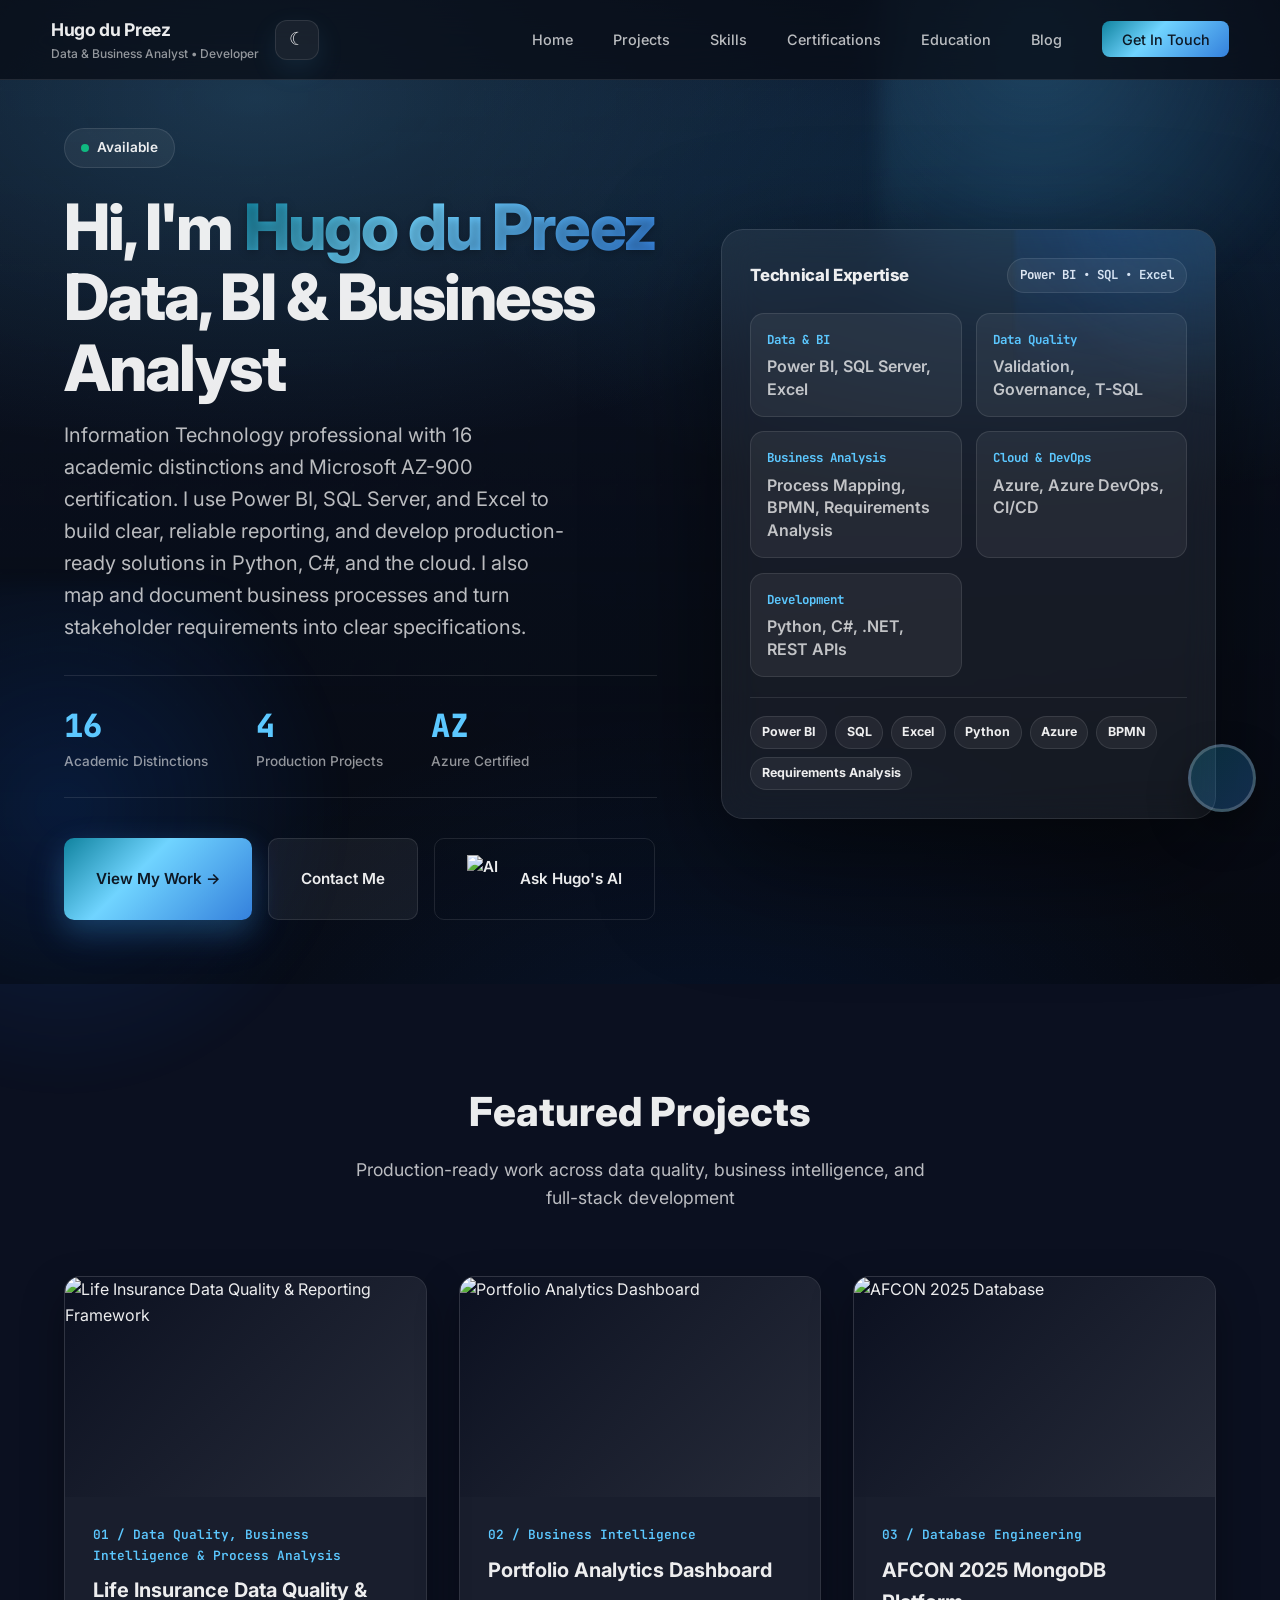
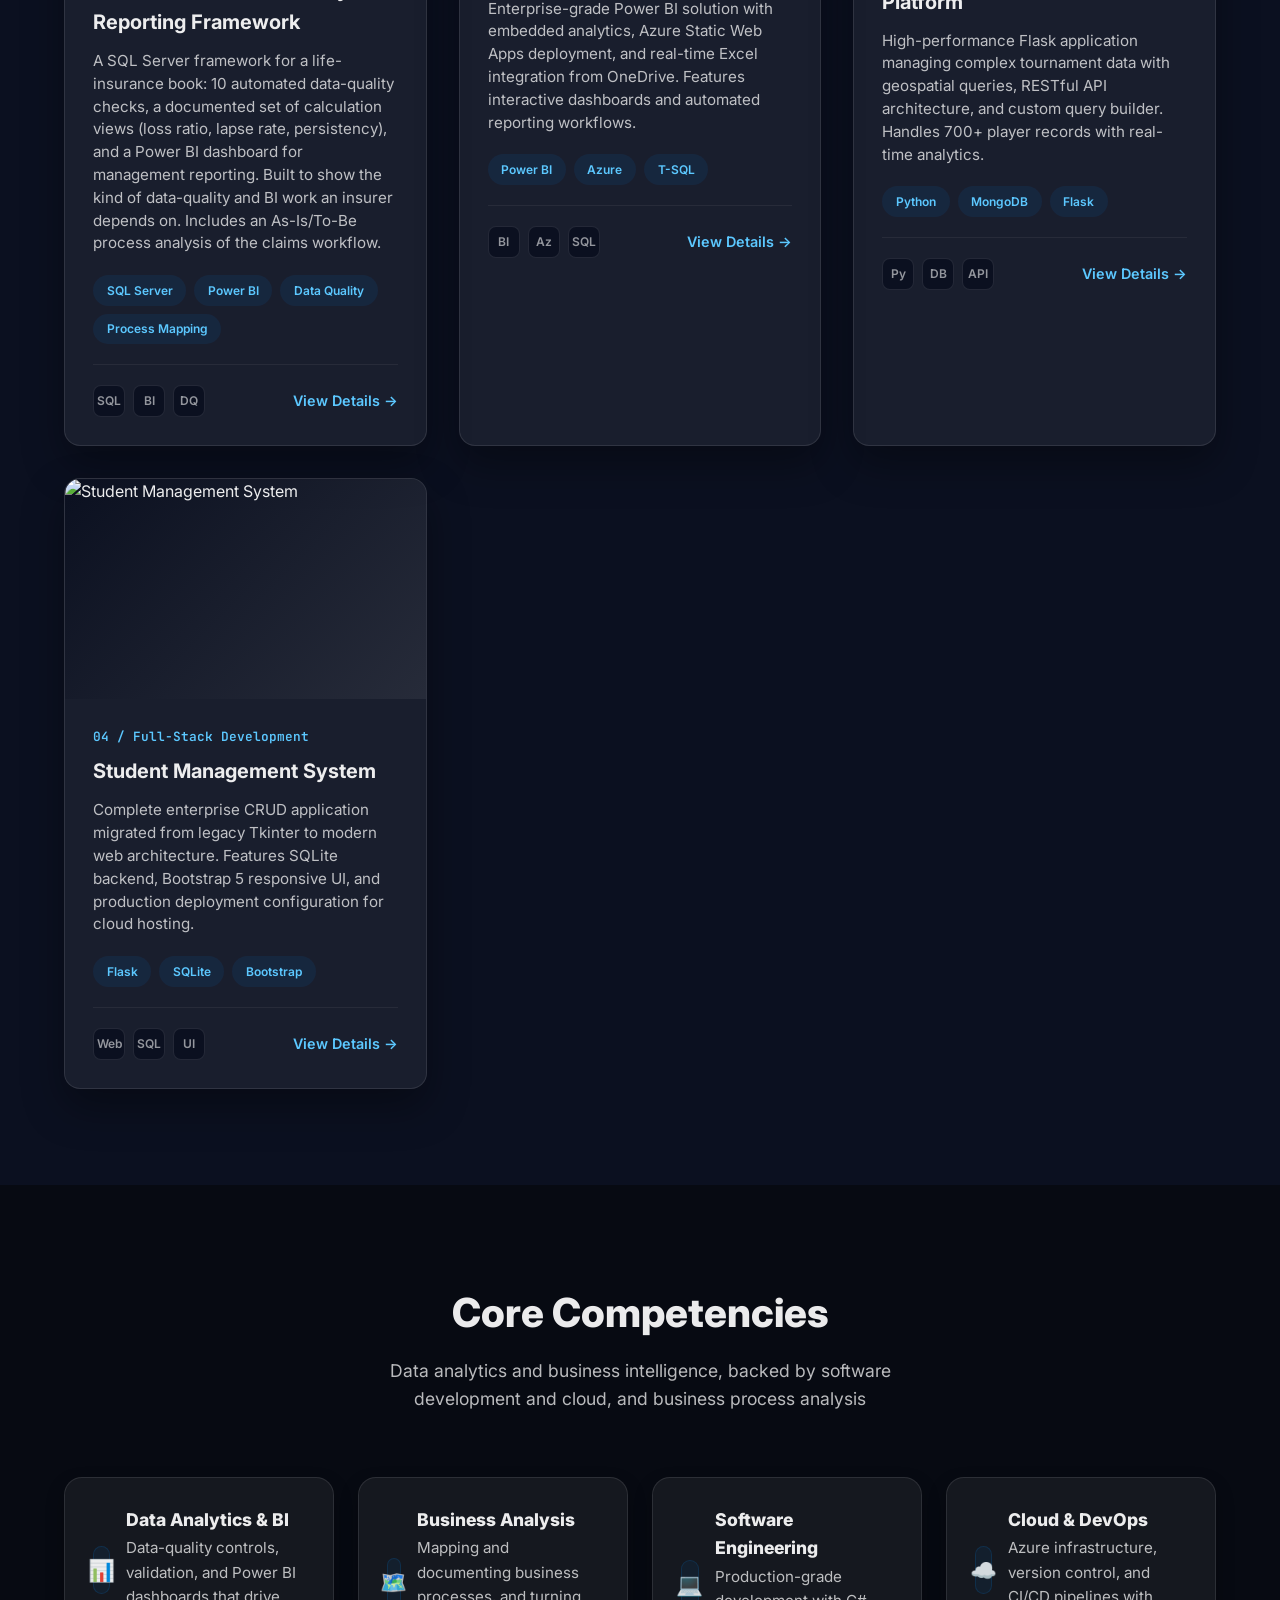
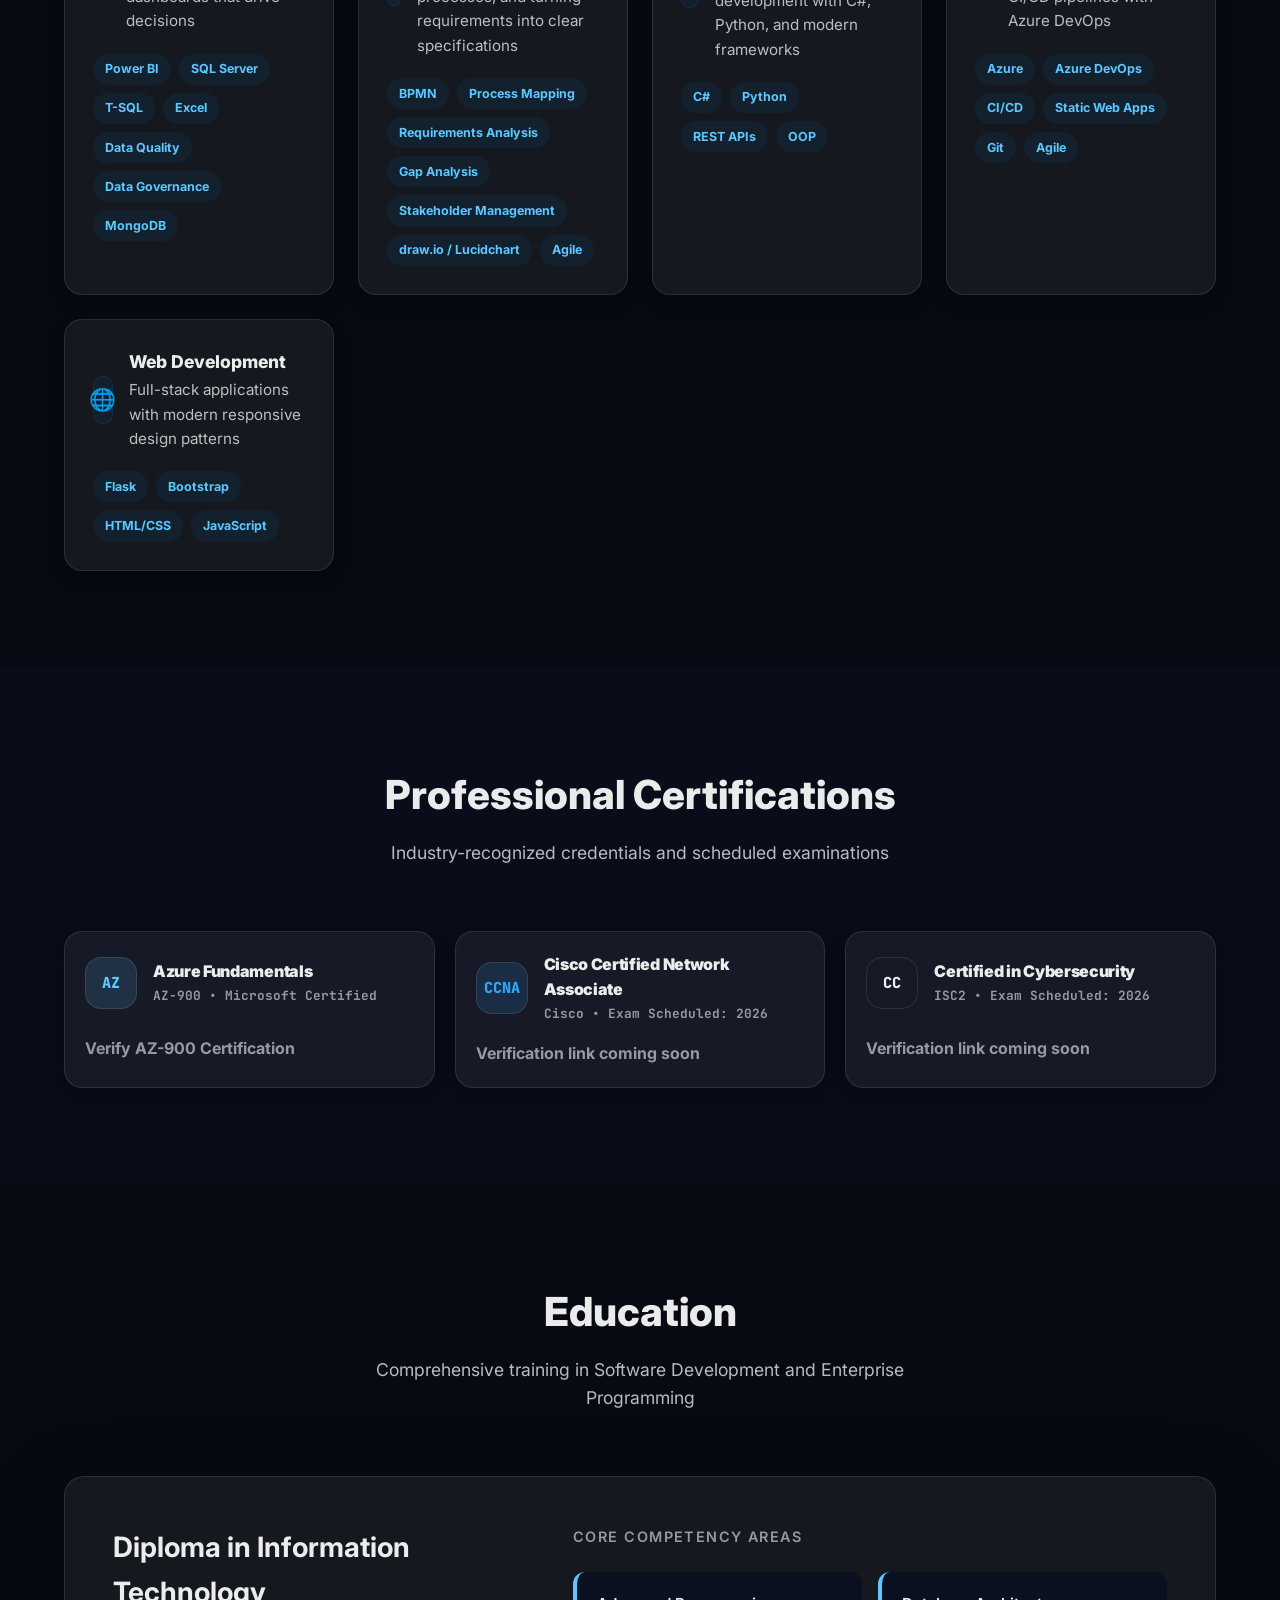
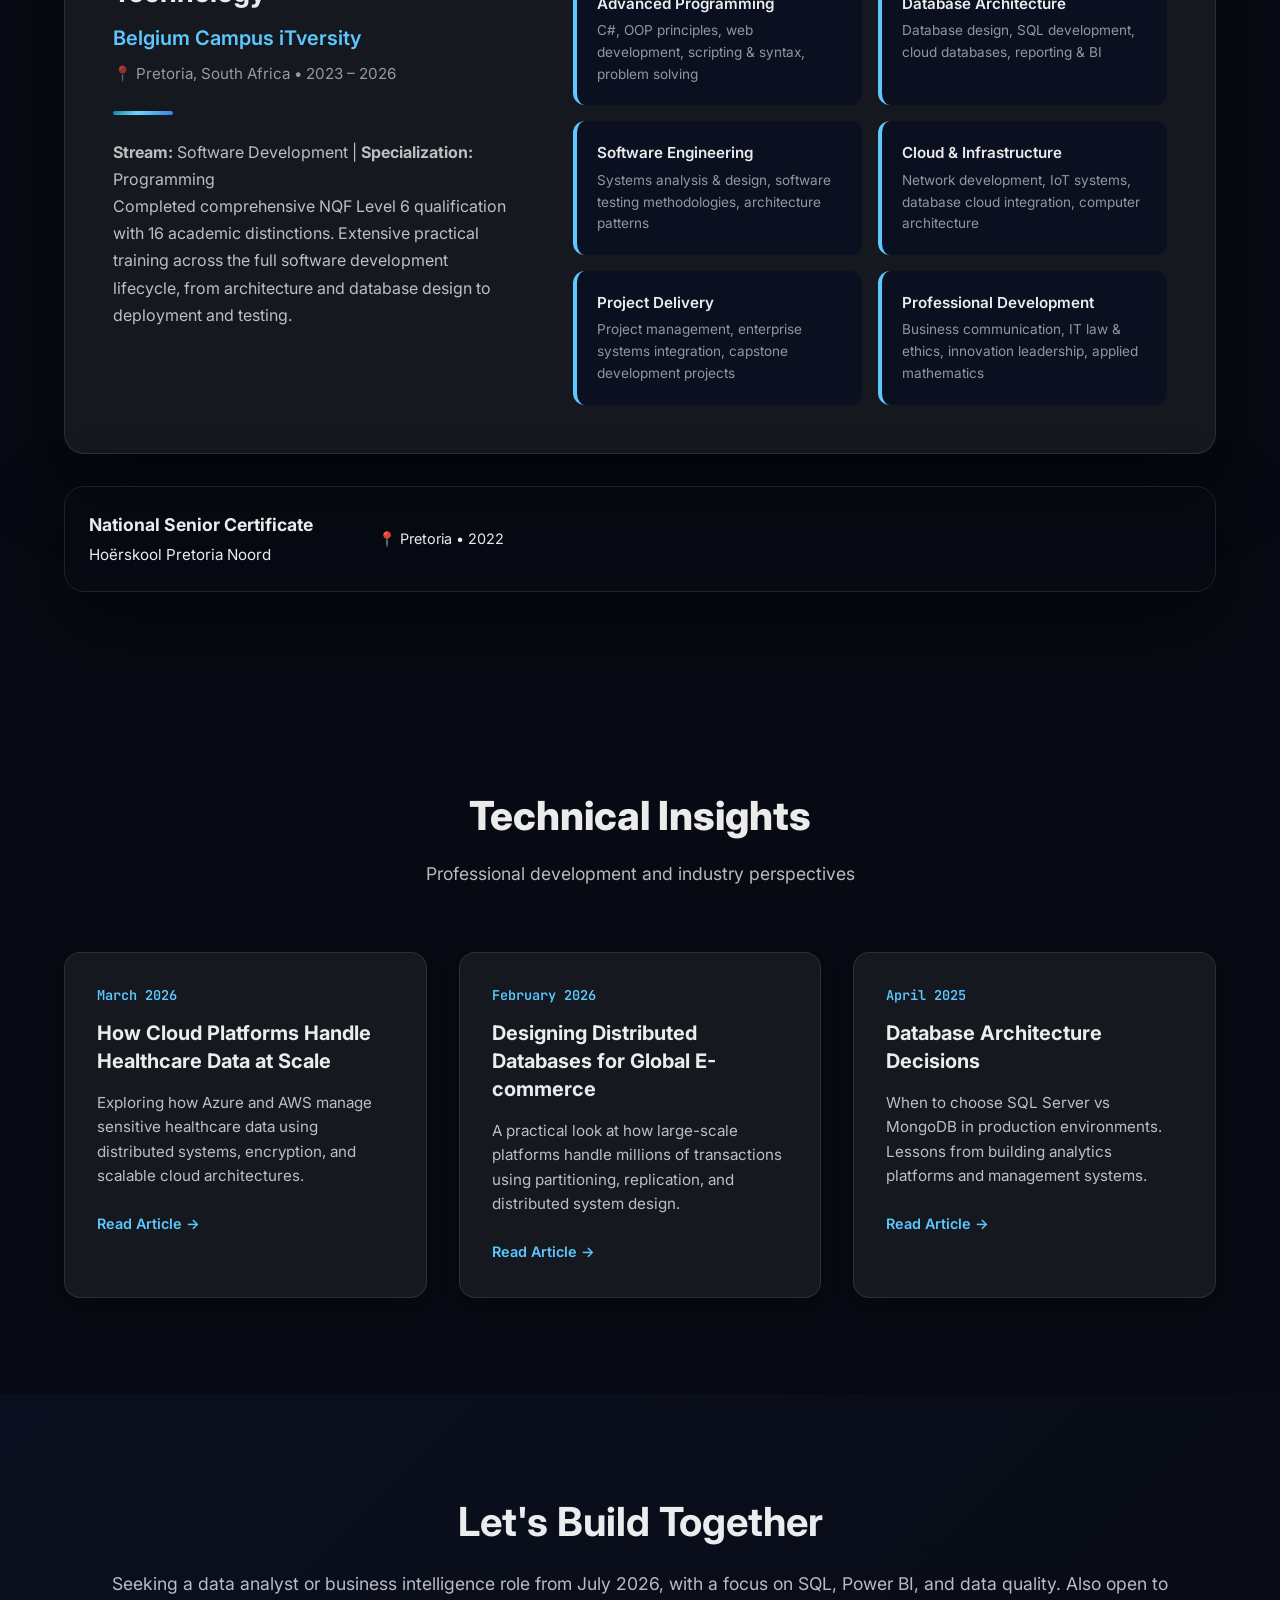
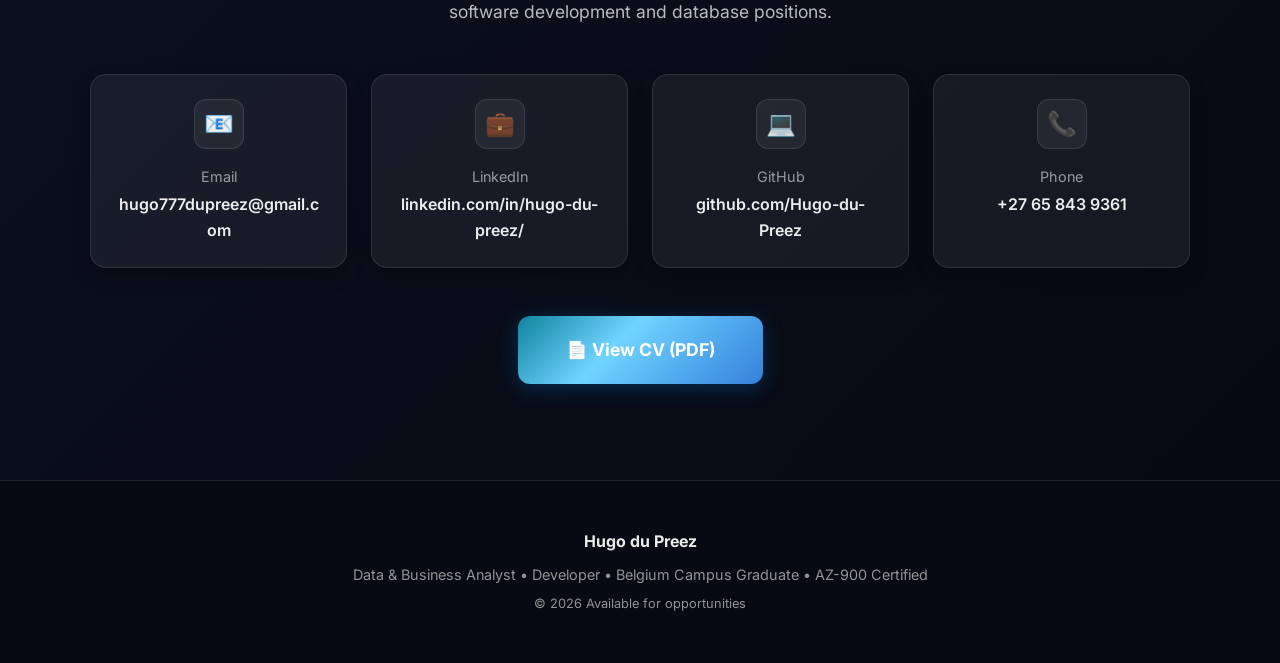
==== commit 13b711dd: "Add business analysis positioning across site, and tighten AI bot" ====
--- a/index.html
+++ b/index.html
@@ -5,8 +5,8 @@
     <meta name="viewport" content="width=device-width, initial-scale=1.0">
     <link rel="icon" href="favicon.ico">
     <link rel="apple-touch-icon" href="assets/img/apple-touch-icon.png">
-    <title>Hugo du Preez | Data & BI Analyst · Software Developer</title>
-    <meta name="description" content="Hugo du Preez is a data & BI analyst and software developer specializing in Power BI, SQL Server, and data quality. AZ-900 certified with 16 distinctions, building clear reporting and scalable applications with SQL, Python, C#, and Azure.">
+    <title>Hugo du Preez | Data, BI & Business Analyst · Developer</title>
+    <meta name="description" content="Hugo du Preez is a data, BI, and business analyst and software developer specializing in Power BI, SQL Server, data quality, and BPMN process mapping. AZ-900 certified with 16 distinctions, building clear reporting and scalable applications with SQL, Python, C#, and Azure.">
     
     <link rel="preconnect" href="https://fonts.googleapis.com">
     <link rel="preconnect" href="https://fonts.gstatic.com" crossorigin>
@@ -21,7 +21,7 @@
   "url": "https://hugodupreez.com",
   "image": "https://hugodupreez.com/hugo-du-preez-profile.jpg",
 
-  "jobTitle": "Data & BI Analyst / Software Developer",
+  "jobTitle": "Data, BI & Business Analyst / Developer",
 
   "description": "Data & BI analyst and software developer specializing in Power BI, SQL Server, T-SQL, Excel, and data quality. AZ-900 certified with 16 academic distinctions. Experienced in data-quality controls, validation, and governance, designing calculation frameworks, and building BI dashboards and reporting tools, alongside scalable applications and data-driven systems using Microsoft Azure, Azure DevOps, C#, Python, SQL Server, MongoDB, and REST APIs. Developed production projects including a life-insurance data-quality and reporting framework, a cloud-based analytics dashboard with Power BI, a MongoDB-based AFCON tournament platform, and a full-stack student management system.",
 
@@ -89,7 +89,7 @@
 <nav>
     <div class="nav-brand">
         <span class="nav-name">Hugo du Preez</span>
-        <span class="nav-title">Data Analyst &amp; Developer</span>
+        <span class="nav-title">Data &amp; Business Analyst • Developer</span>
     </div>
     
     <!-- Mobile Menu Button -->
@@ -119,9 +119,9 @@
         <div class="hero-container">
             <div class="hero-content">
                 <div class="hero-badge">Available</div>
-                <h1>Hi, I'm <span class="highlight">Hugo du Preez</span><br>Data &amp; BI Analyst</h1>
+                <h1>Hi, I'm <span class="highlight">Hugo du Preez</span><br>Data, BI &amp; Business Analyst</h1>
                 <p class="hero-subtitle">
-                    Information Technology professional with 16 academic distinctions and Microsoft AZ-900 certification. I use Power BI, SQL Server, and Excel to build clear, reliable reporting, and develop production-ready solutions in Python, C#, and the cloud.
+                    Information Technology professional with 16 academic distinctions and Microsoft AZ-900 certification. I use Power BI, SQL Server, and Excel to build clear, reliable reporting, and develop production-ready solutions in Python, C#, and the cloud. I also map and document business processes and turn stakeholder requirements into clear specifications.
                 </p>
                 <div class="hero-stats">
                     <div class="stat">
@@ -162,6 +162,10 @@
                             <div class="panel-text">Validation, Governance, T-SQL</div>
                         </div>
                         <div class="panel-item">
+                            <div class="panel-kicker">Business Analysis</div>
+                            <div class="panel-text">Process Mapping, BPMN, Requirements Analysis</div>
+                        </div>
+                        <div class="panel-item">
                             <div class="panel-kicker">Cloud &amp; DevOps</div>
                             <div class="panel-text">Azure, Azure DevOps, CI/CD</div>
                         </div>
@@ -177,6 +181,8 @@
                             <span class="stack-chip">Excel</span>
                             <span class="stack-chip">Python</span>
                             <span class="stack-chip">Azure</span>
+                            <span class="stack-chip">BPMN</span>
+                            <span class="stack-chip">Requirements Analysis</span>
                         </div>
                     </div>
                 </div>
@@ -199,13 +205,14 @@
                         <img src="https://res.cloudinary.com/dxrak5fdv/image/upload/v1783362890/Screenshot_2026-07-06_203415_rburjm.png" alt="Life Insurance Data Quality & Reporting Framework" loading="lazy">
                     </div>
                     <div class="project-content">
-                        <div class="project-number">01 / Data Quality & Business Intelligence</div>
+                        <div class="project-number">01 / Data Quality, Business Intelligence & Process Analysis</div>
                         <h3 class="project-title">Life Insurance Data Quality & Reporting Framework</h3>
-                        <p class="project-desc">A SQL Server framework for a life-insurance book: 10 automated data-quality checks, a documented set of calculation views (loss ratio, lapse rate, persistency), and a Power BI dashboard for management reporting. Built to show the kind of data-quality and BI work an insurer depends on.</p>
+                        <p class="project-desc">A SQL Server framework for a life-insurance book: 10 automated data-quality checks, a documented set of calculation views (loss ratio, lapse rate, persistency), and a Power BI dashboard for management reporting. Built to show the kind of data-quality and BI work an insurer depends on. Includes an As-Is/To-Be process analysis of the claims workflow.</p>
                         <div class="project-modules">
                             <span class="module-tag">SQL Server</span>
                             <span class="module-tag">Power BI</span>
                             <span class="module-tag">Data Quality</span>
+                            <span class="module-tag">Process Mapping</span>
                         </div>
                         <div class="project-footer">
                             <div class="project-tech">
@@ -301,7 +308,7 @@
         <div class="container">
             <div class="section-header">
                 <h2>Core Competencies</h2>
-                <p>Data analytics and business intelligence, backed by software development and cloud</p>
+                <p>Data analytics and business intelligence, backed by software development and cloud, and business process analysis</p>
             </div>
 
             <div class="skills-grid">
@@ -321,6 +328,25 @@
                         <span class="skill-tag">Data Quality</span>
                         <span class="skill-tag">Data Governance</span>
                         <span class="skill-tag">MongoDB</span>
+                    </div>
+                </div>
+
+                <div class="skill-card">
+                    <div class="skill-top">
+                        <div class="skill-icon">🗺️</div>
+                        <div>
+                            <h3>Business Analysis</h3>
+                            <p>Mapping and documenting business processes, and turning requirements into clear specifications</p>
+                        </div>
+                    </div>
+                    <div class="skill-tags">
+                        <span class="skill-tag">BPMN</span>
+                        <span class="skill-tag">Process Mapping</span>
+                        <span class="skill-tag">Requirements Analysis</span>
+                        <span class="skill-tag">Gap Analysis</span>
+                        <span class="skill-tag">Stakeholder Management</span>
+                        <span class="skill-tag">draw.io / Lucidchart</span>
+                        <span class="skill-tag">Agile</span>
                     </div>
                 </div>
 
@@ -545,7 +571,7 @@
                 </a>
             </div>
             
-            <a href="https://drive.google.com/file/d/1Dnmqzvz755L6O5WMx4weoo1OdSdNNFxY/view?usp=drive_link" 
+            <a href="https://drive.google.com/file/d/1fXaJnjzScsynZ6zFCBTdOT_7HrMG6ozo/view?usp=drive_link" 
                class="resume-btn" 
                target="_blank"
                rel="noopener">                
@@ -558,7 +584,7 @@
     <!-- Footer -->
     <footer>
         <div class="footer-brand">Hugo du Preez</div>
-        <p>Data Analyst &amp; Developer • Belgium Campus Graduate • AZ-900 Certified</p>
+        <p>Data &amp; Business Analyst • Developer • Belgium Campus Graduate • AZ-900 Certified</p>
         <p style="margin-top: 0.5rem; font-size: 0.8rem; color: var(--text-muted);">
             © <span class="current-year">2026</span> Available for opportunities
         </p>
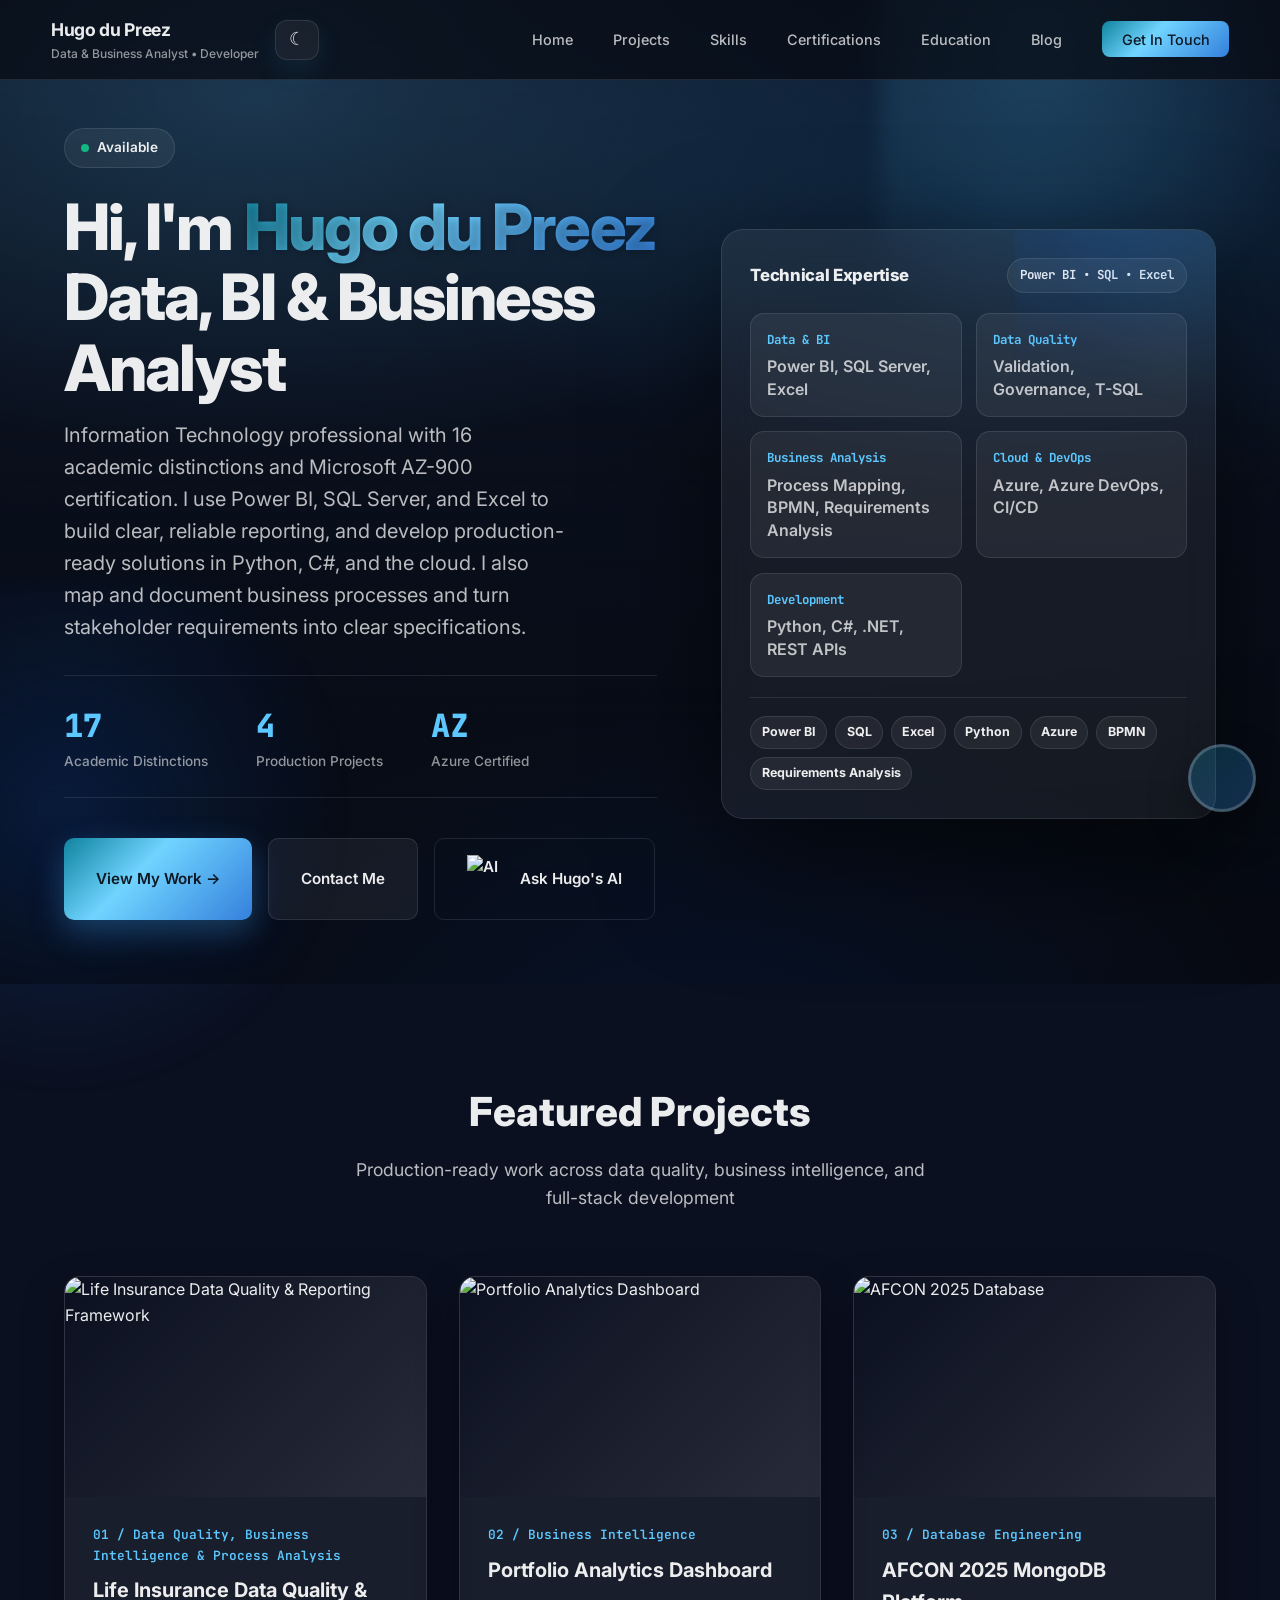
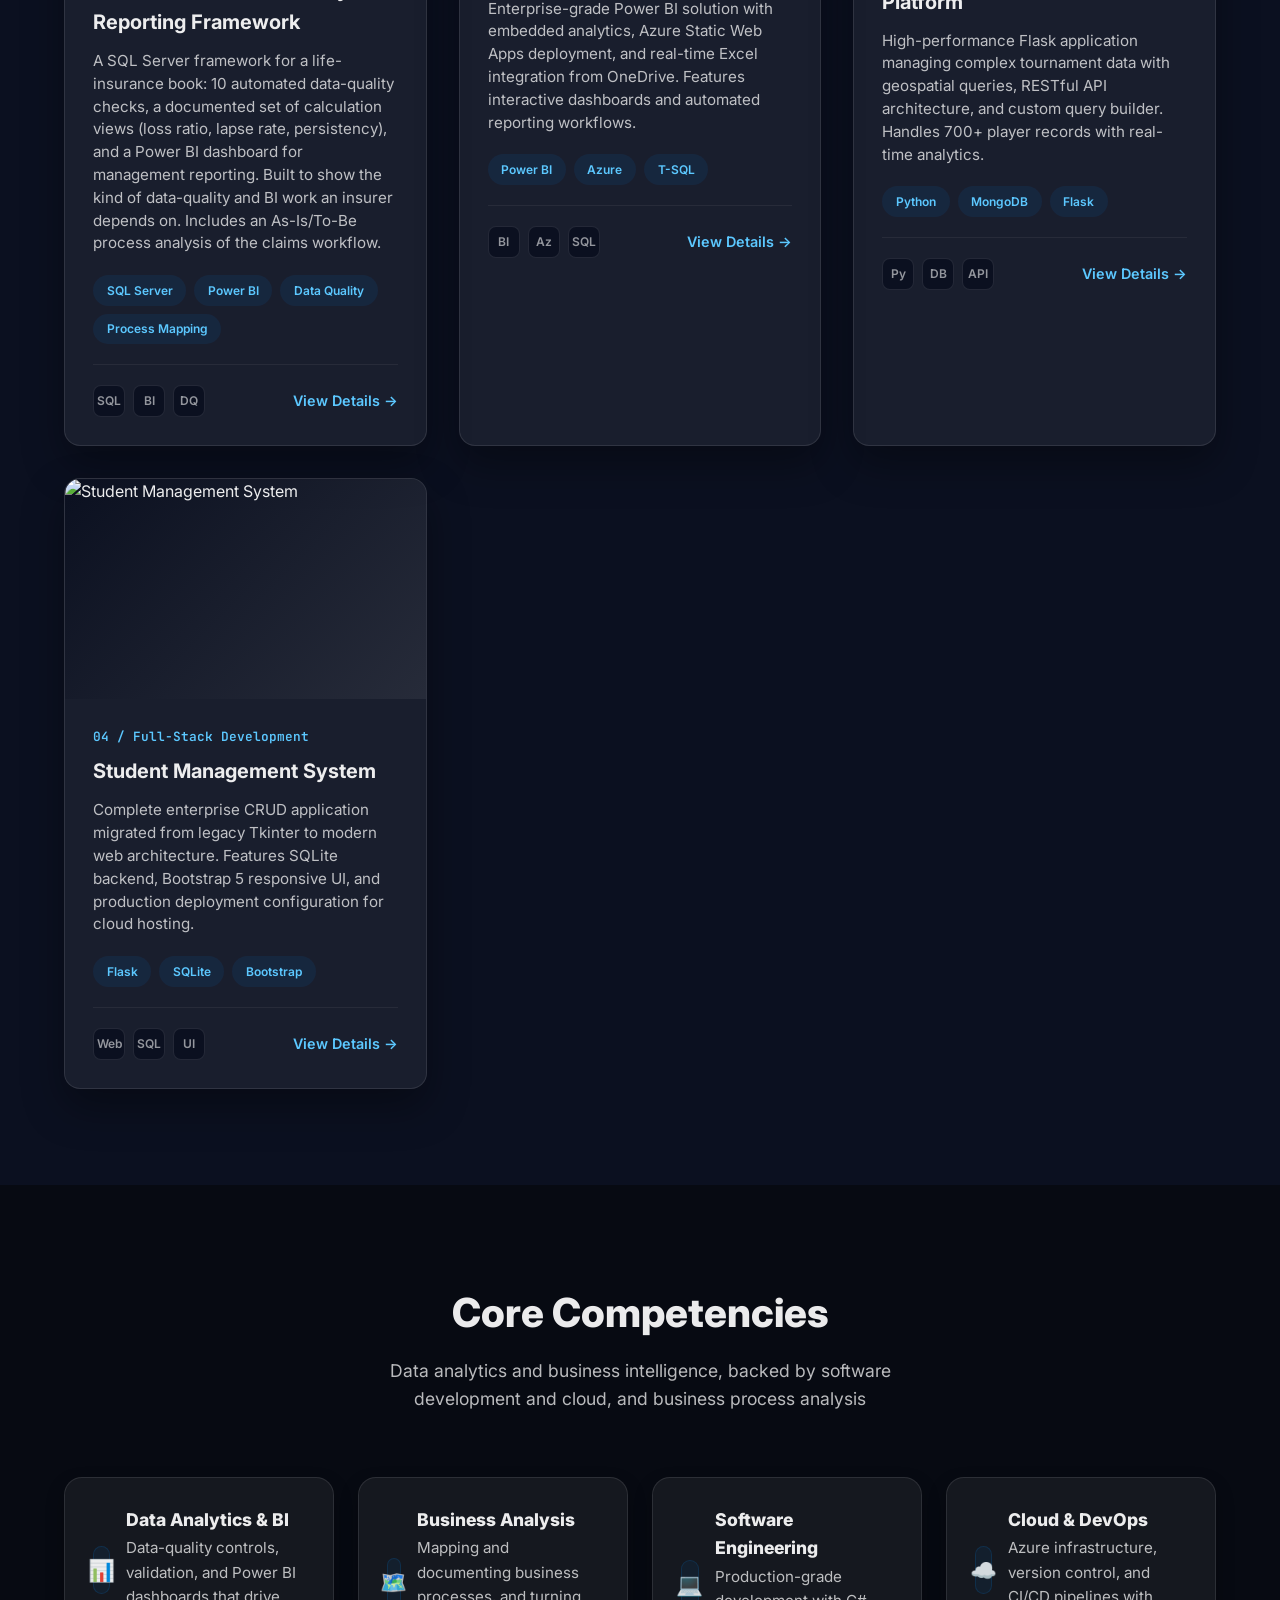
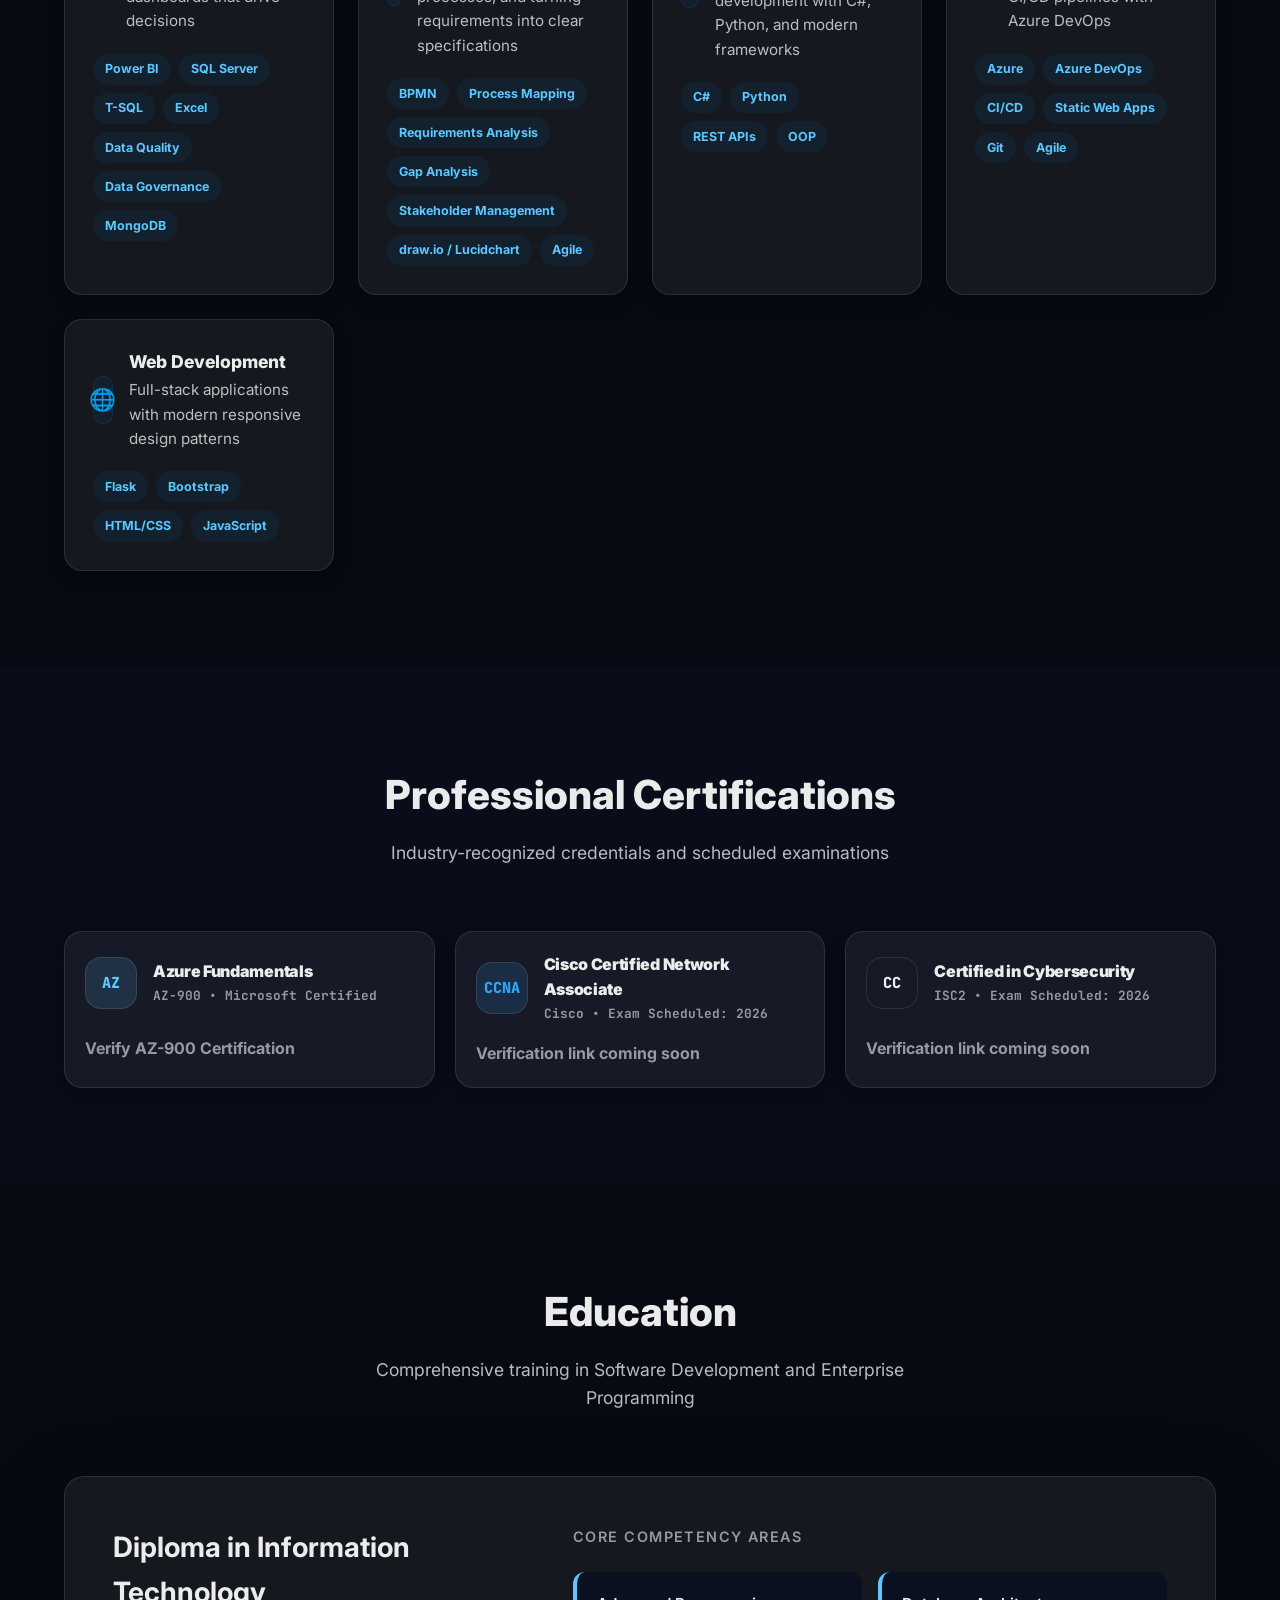
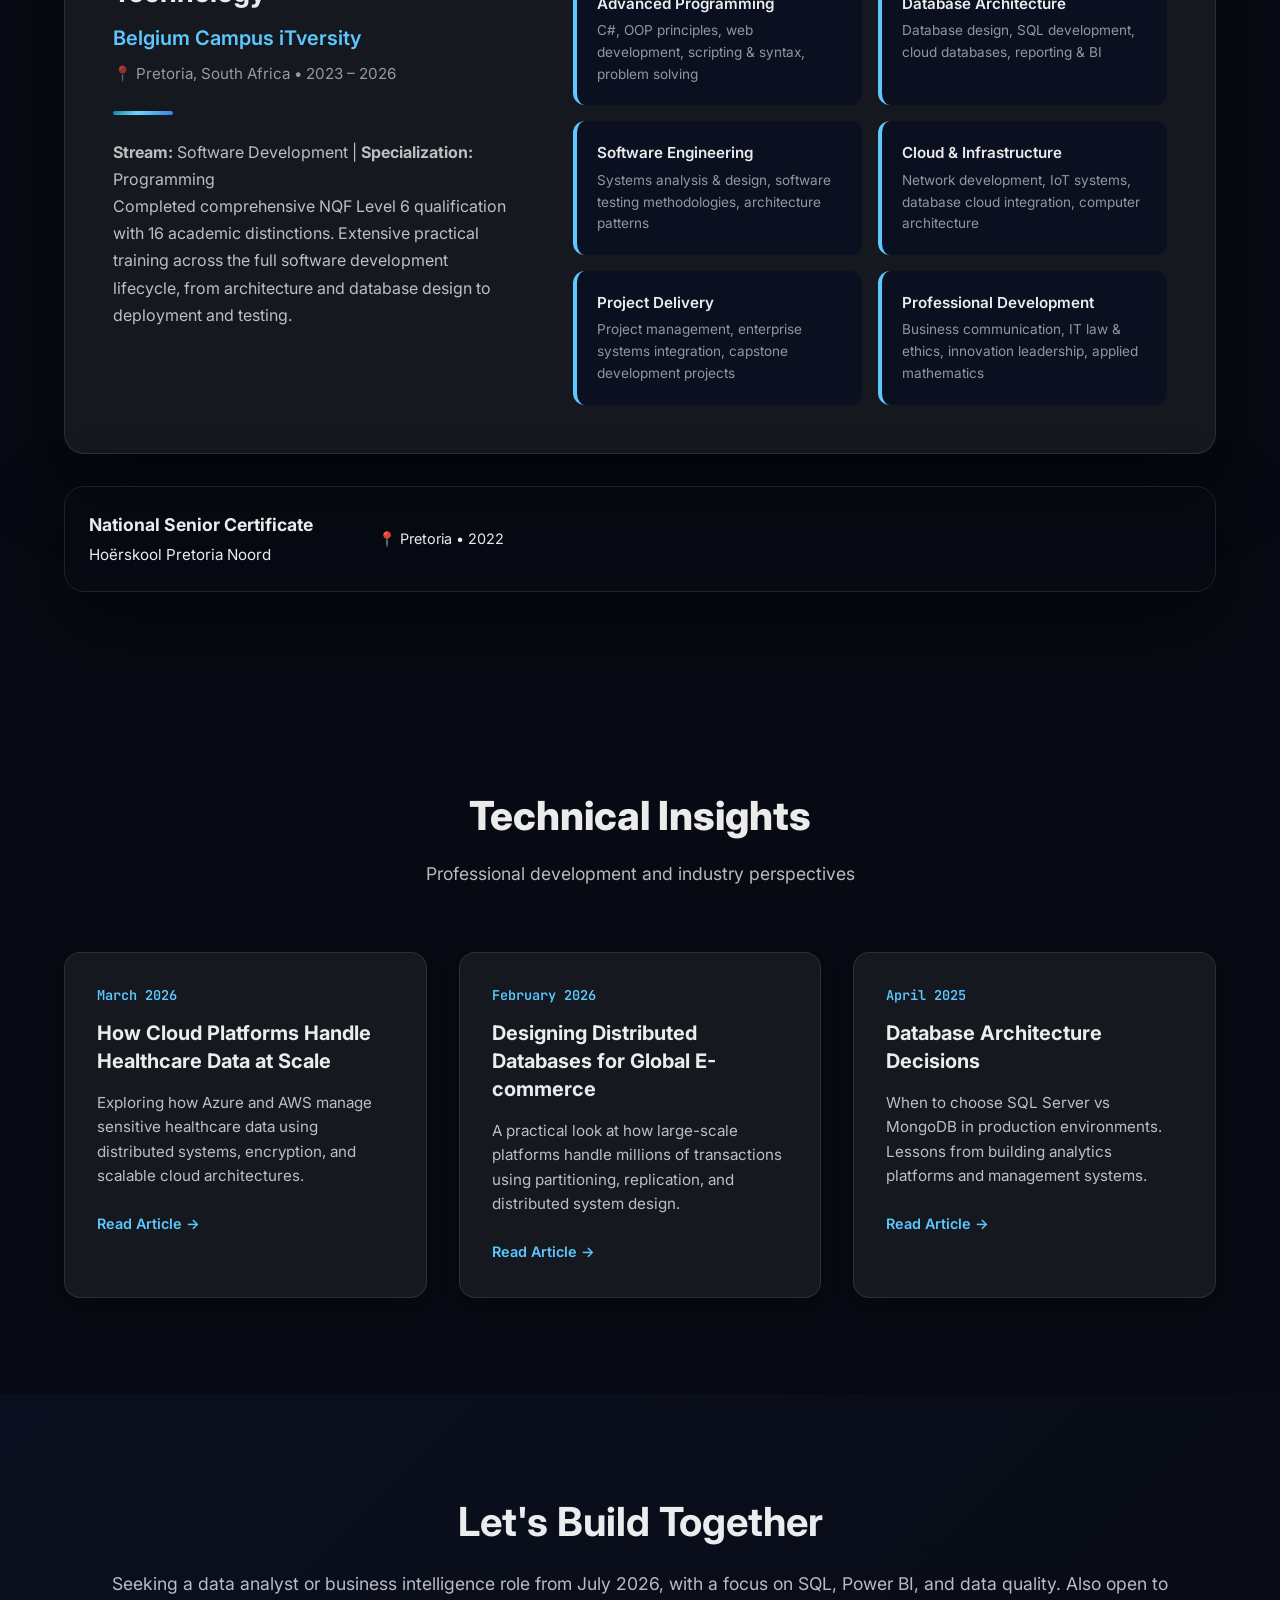
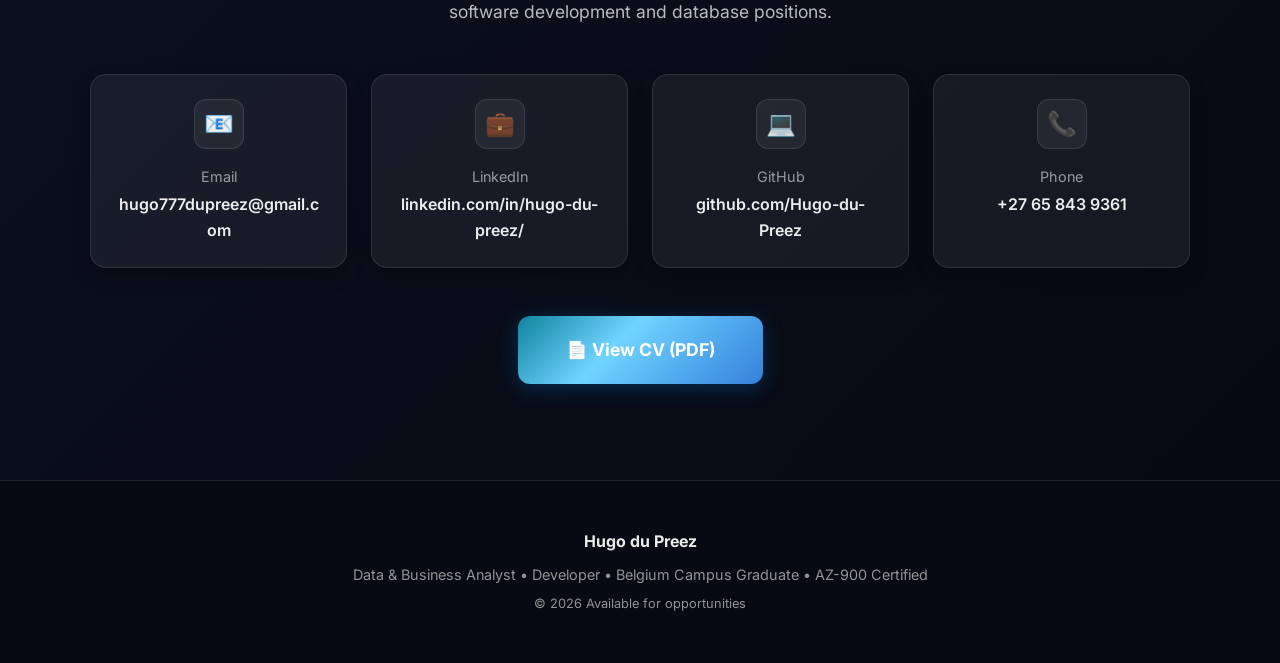
==== commit decc3f5f: "Update_Distinctions" ====
--- a/index.html
+++ b/index.html
@@ -125,7 +125,7 @@
                 </p>
                 <div class="hero-stats">
                     <div class="stat">
-                        <span class="stat-number">16</span>
+                        <span class="stat-number">17</span>
                         <span class="stat-label">Academic Distinctions</span>
                     </div>
                     <div class="stat">
@@ -571,7 +571,7 @@
                 </a>
             </div>
             
-            <a href="https://drive.google.com/file/d/1fXaJnjzScsynZ6zFCBTdOT_7HrMG6ozo/view?usp=drive_link" 
+            <a href="https://drive.google.com/file/d/1yl_ov5TDQiI3N7I6_3Ob75Qw4f75yJyx/view?usp=drive_link"
                class="resume-btn" 
                target="_blank"
                rel="noopener">                
